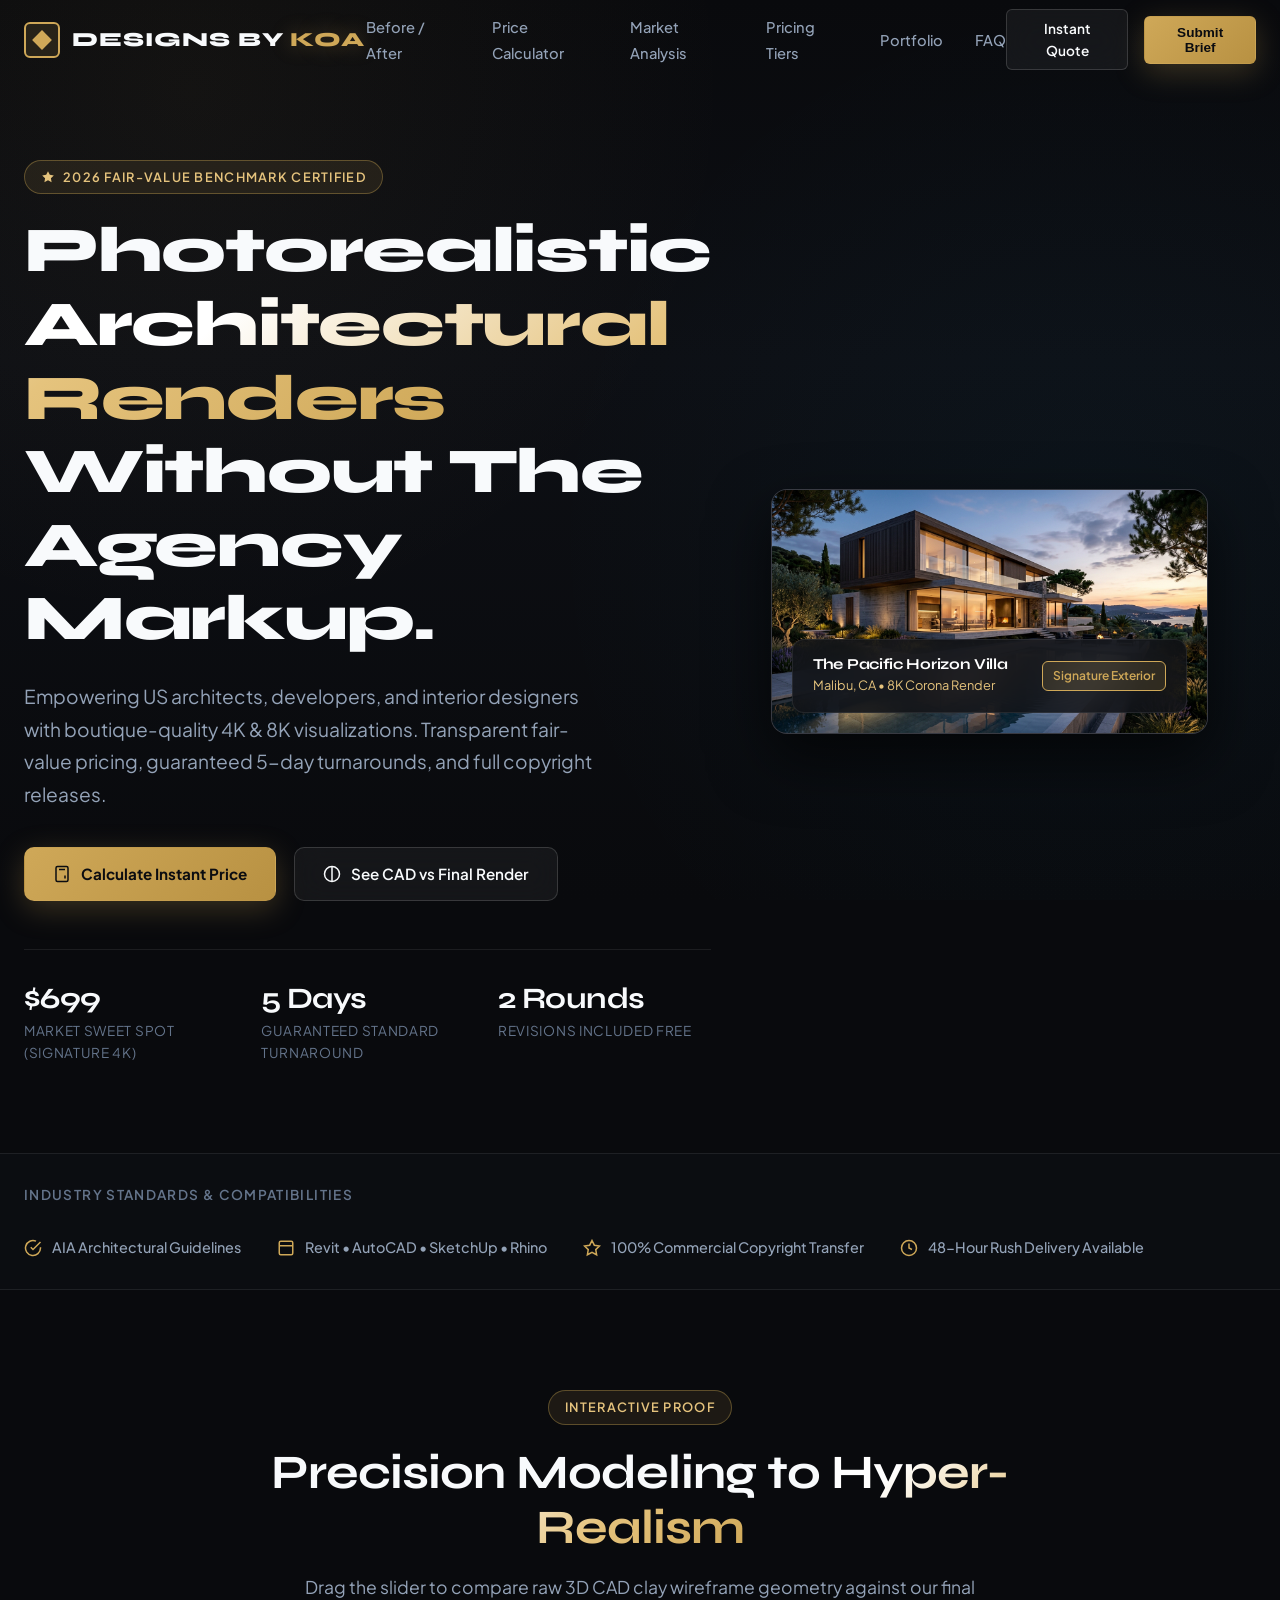
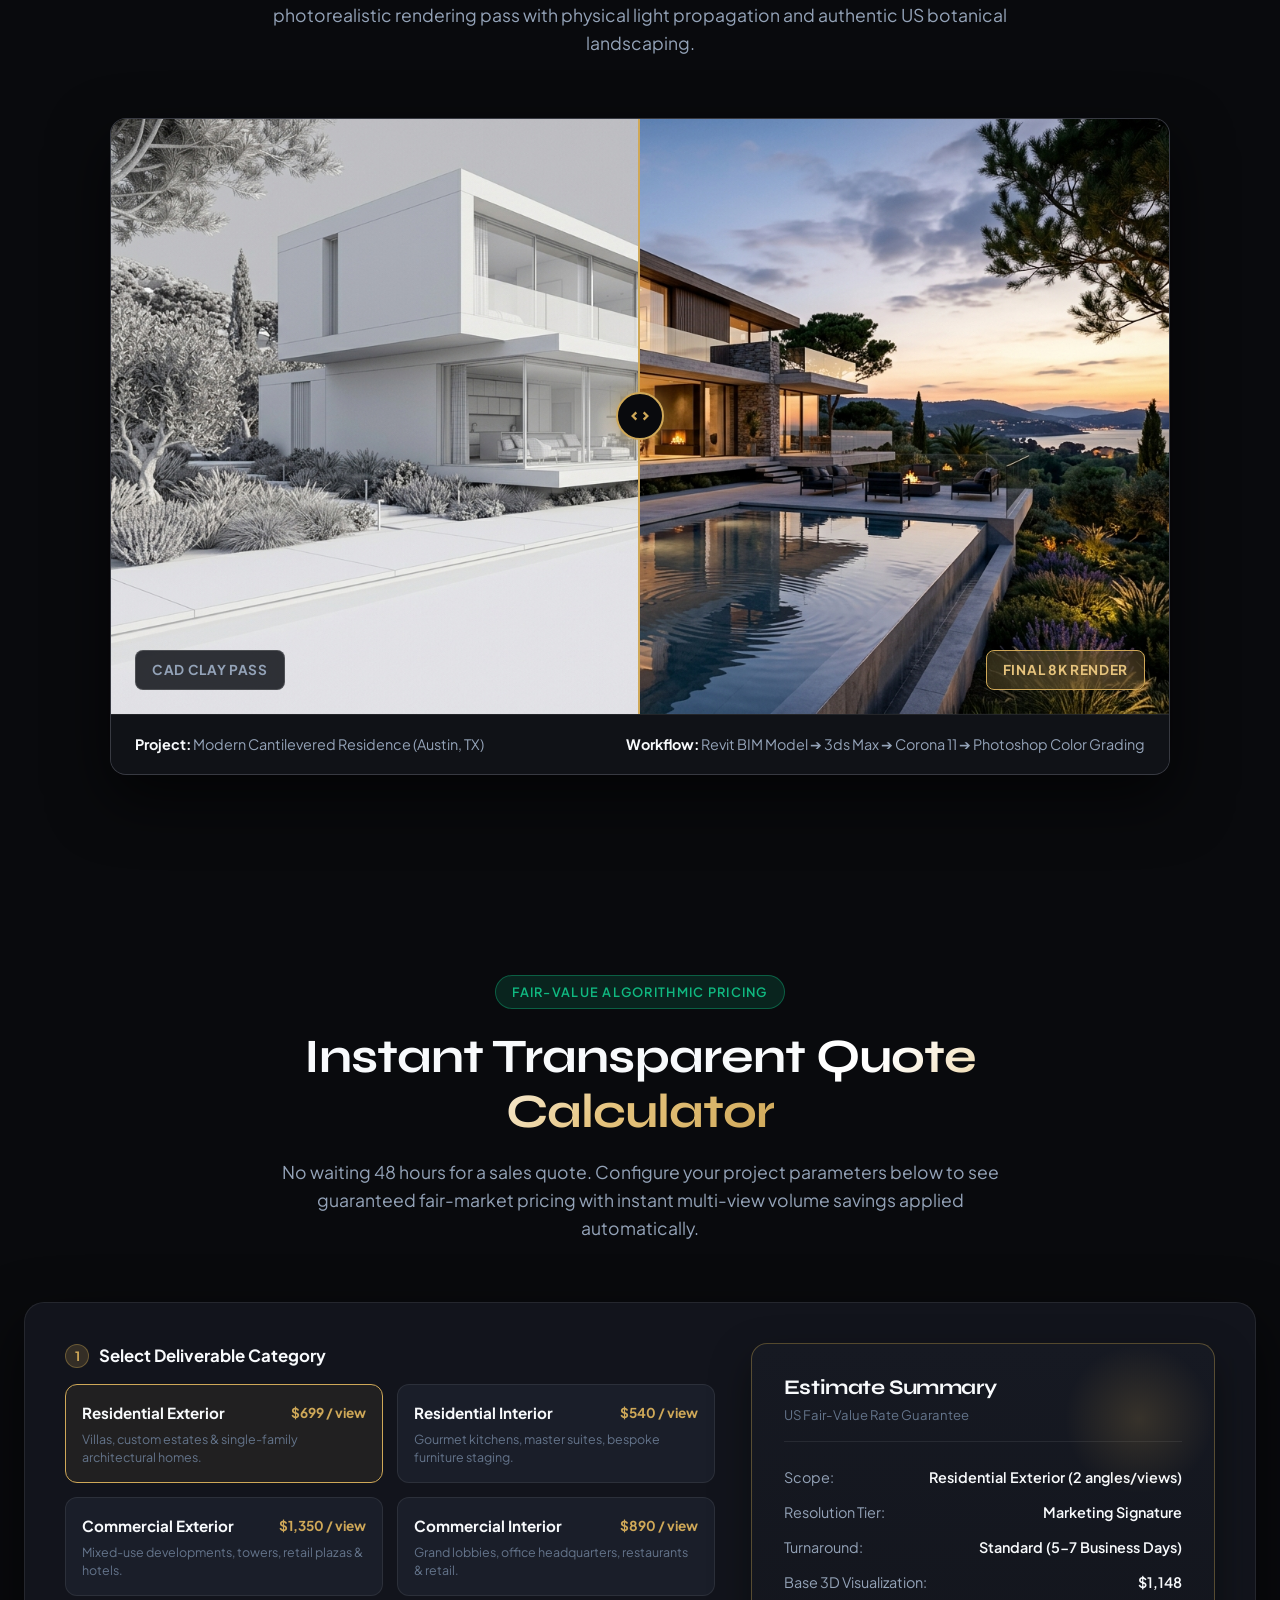
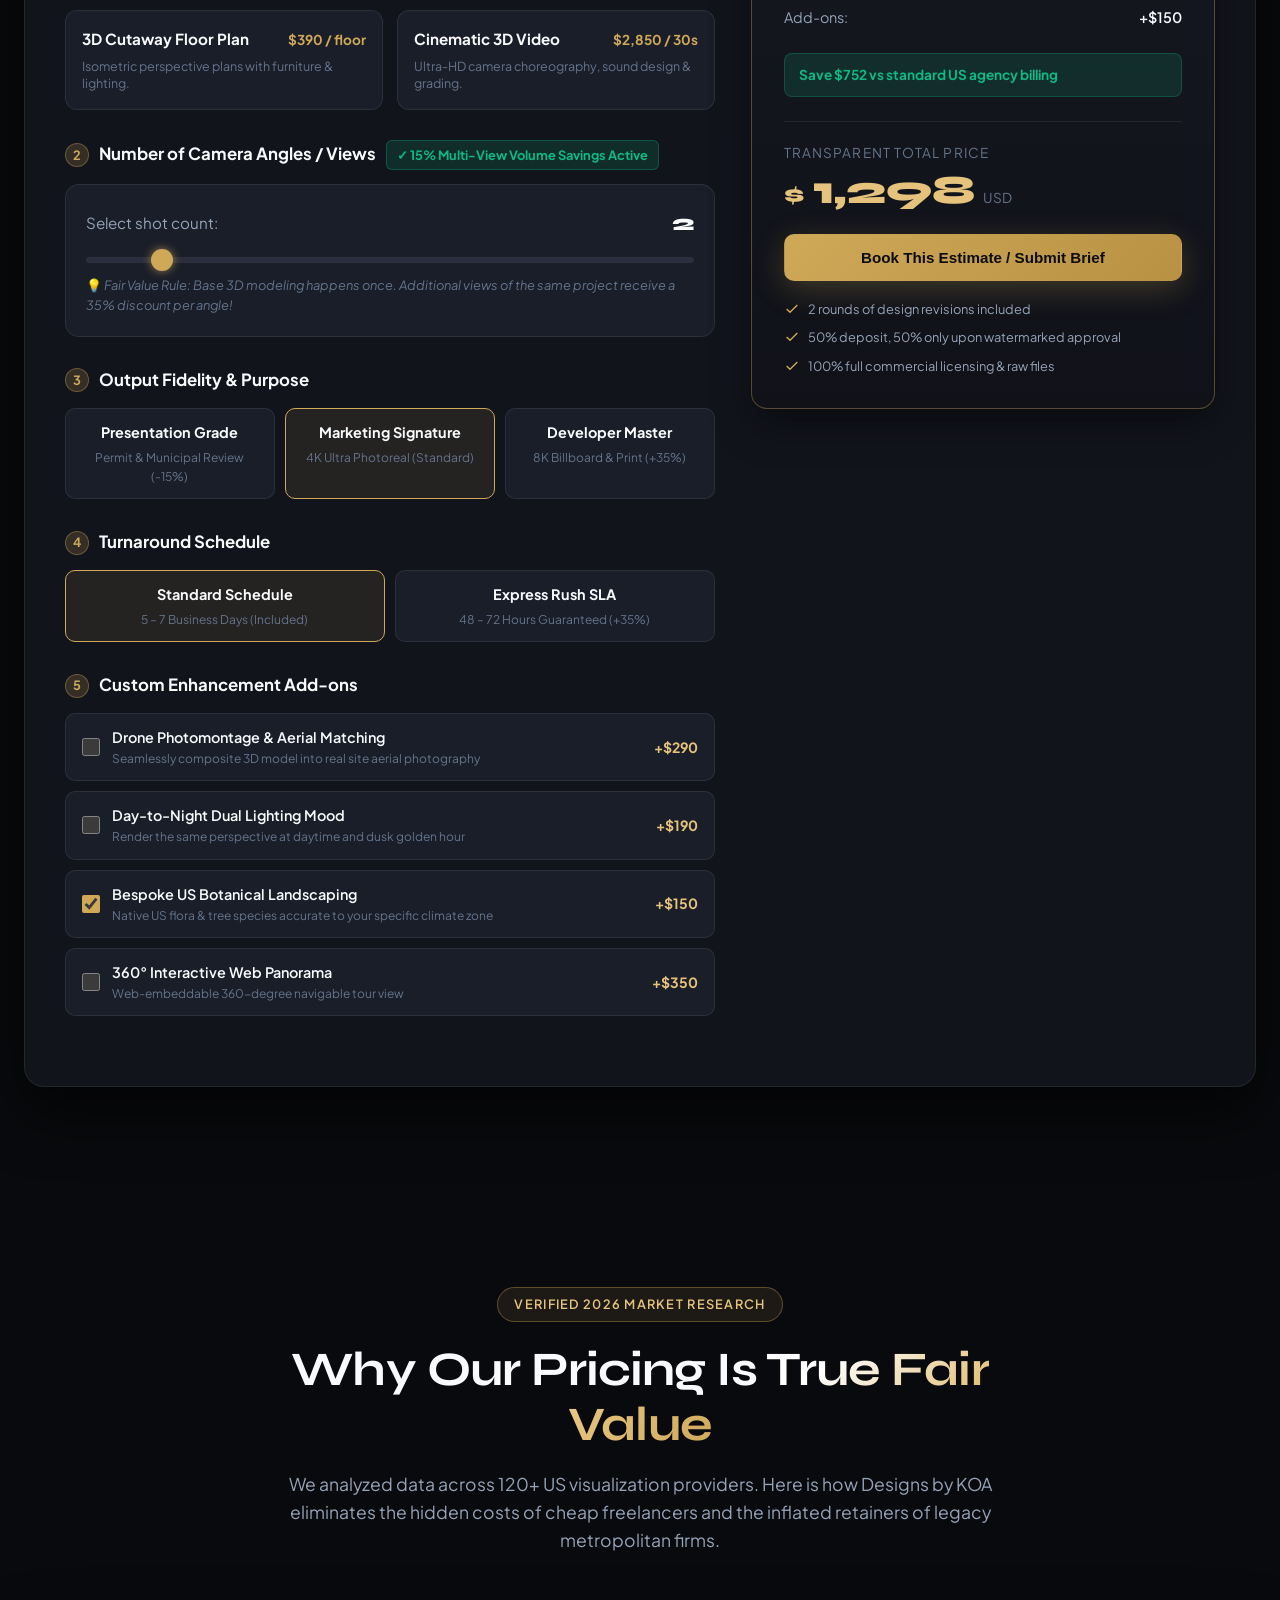
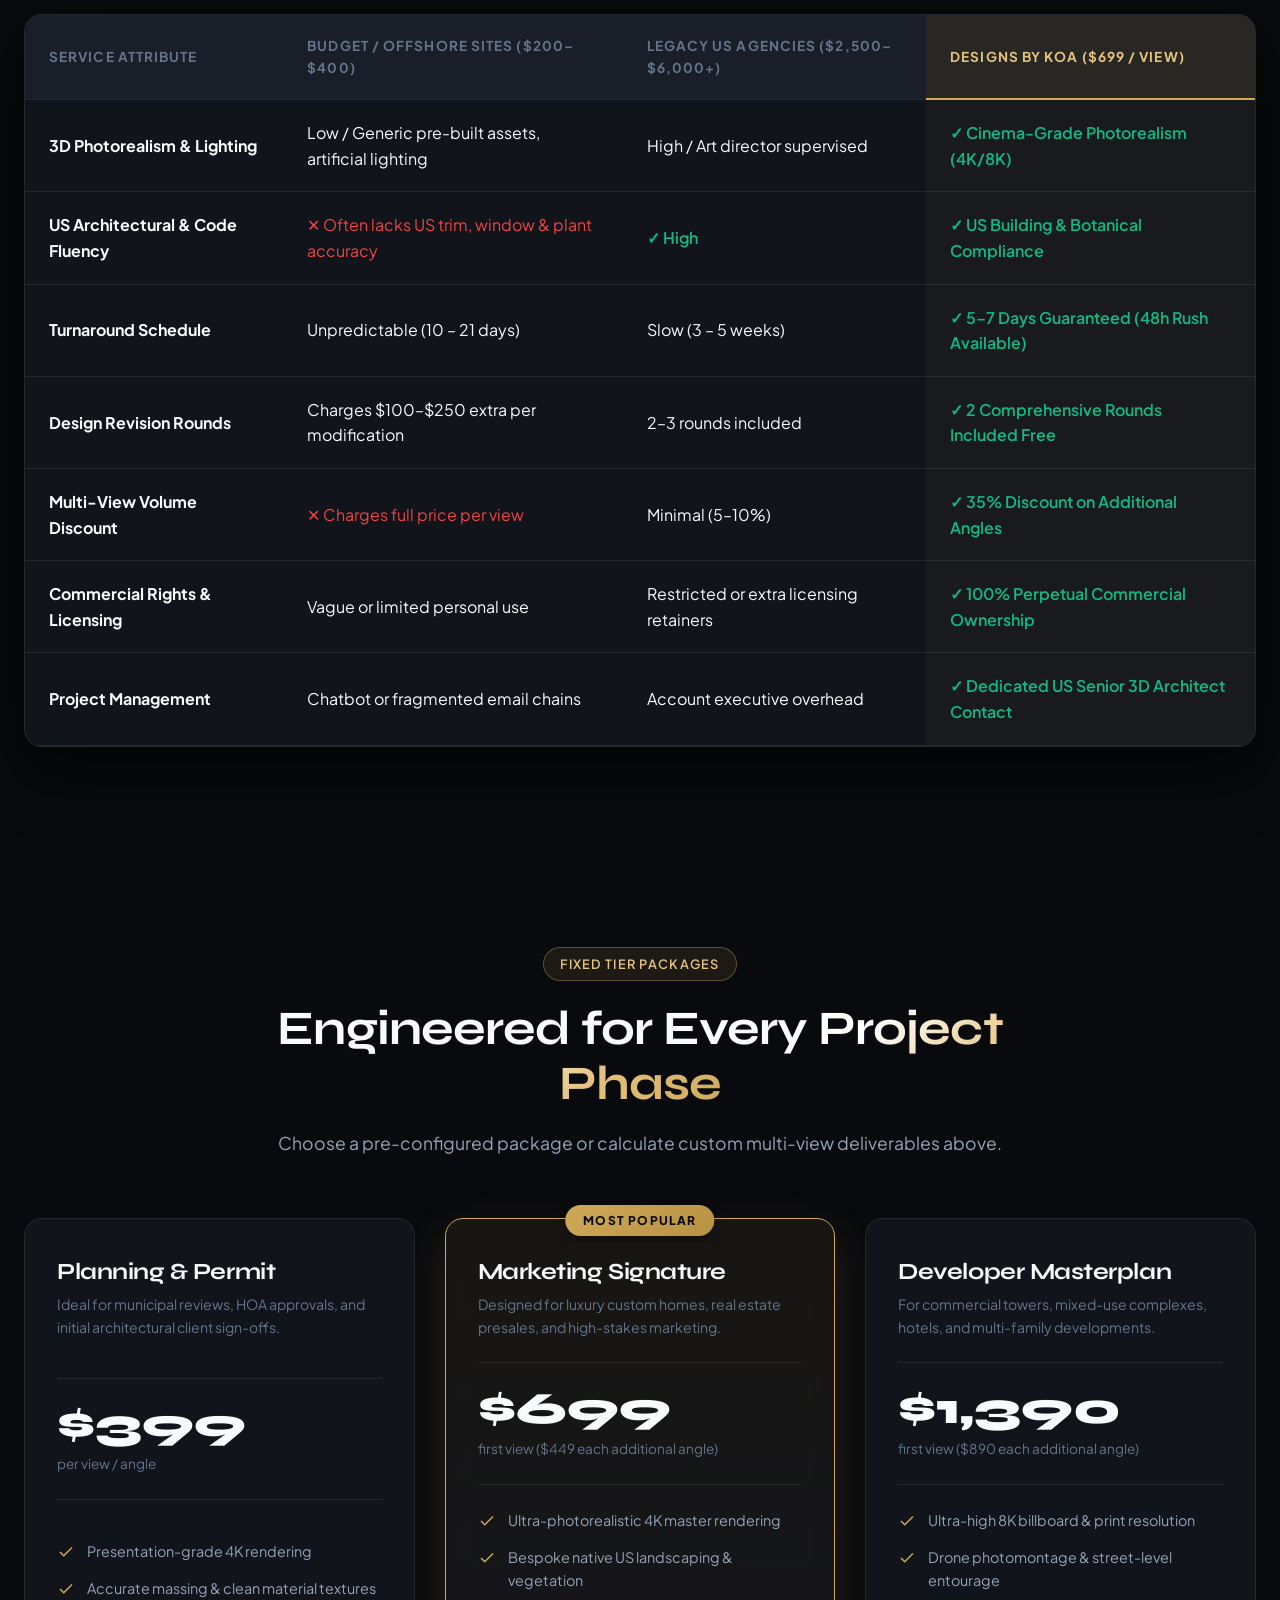
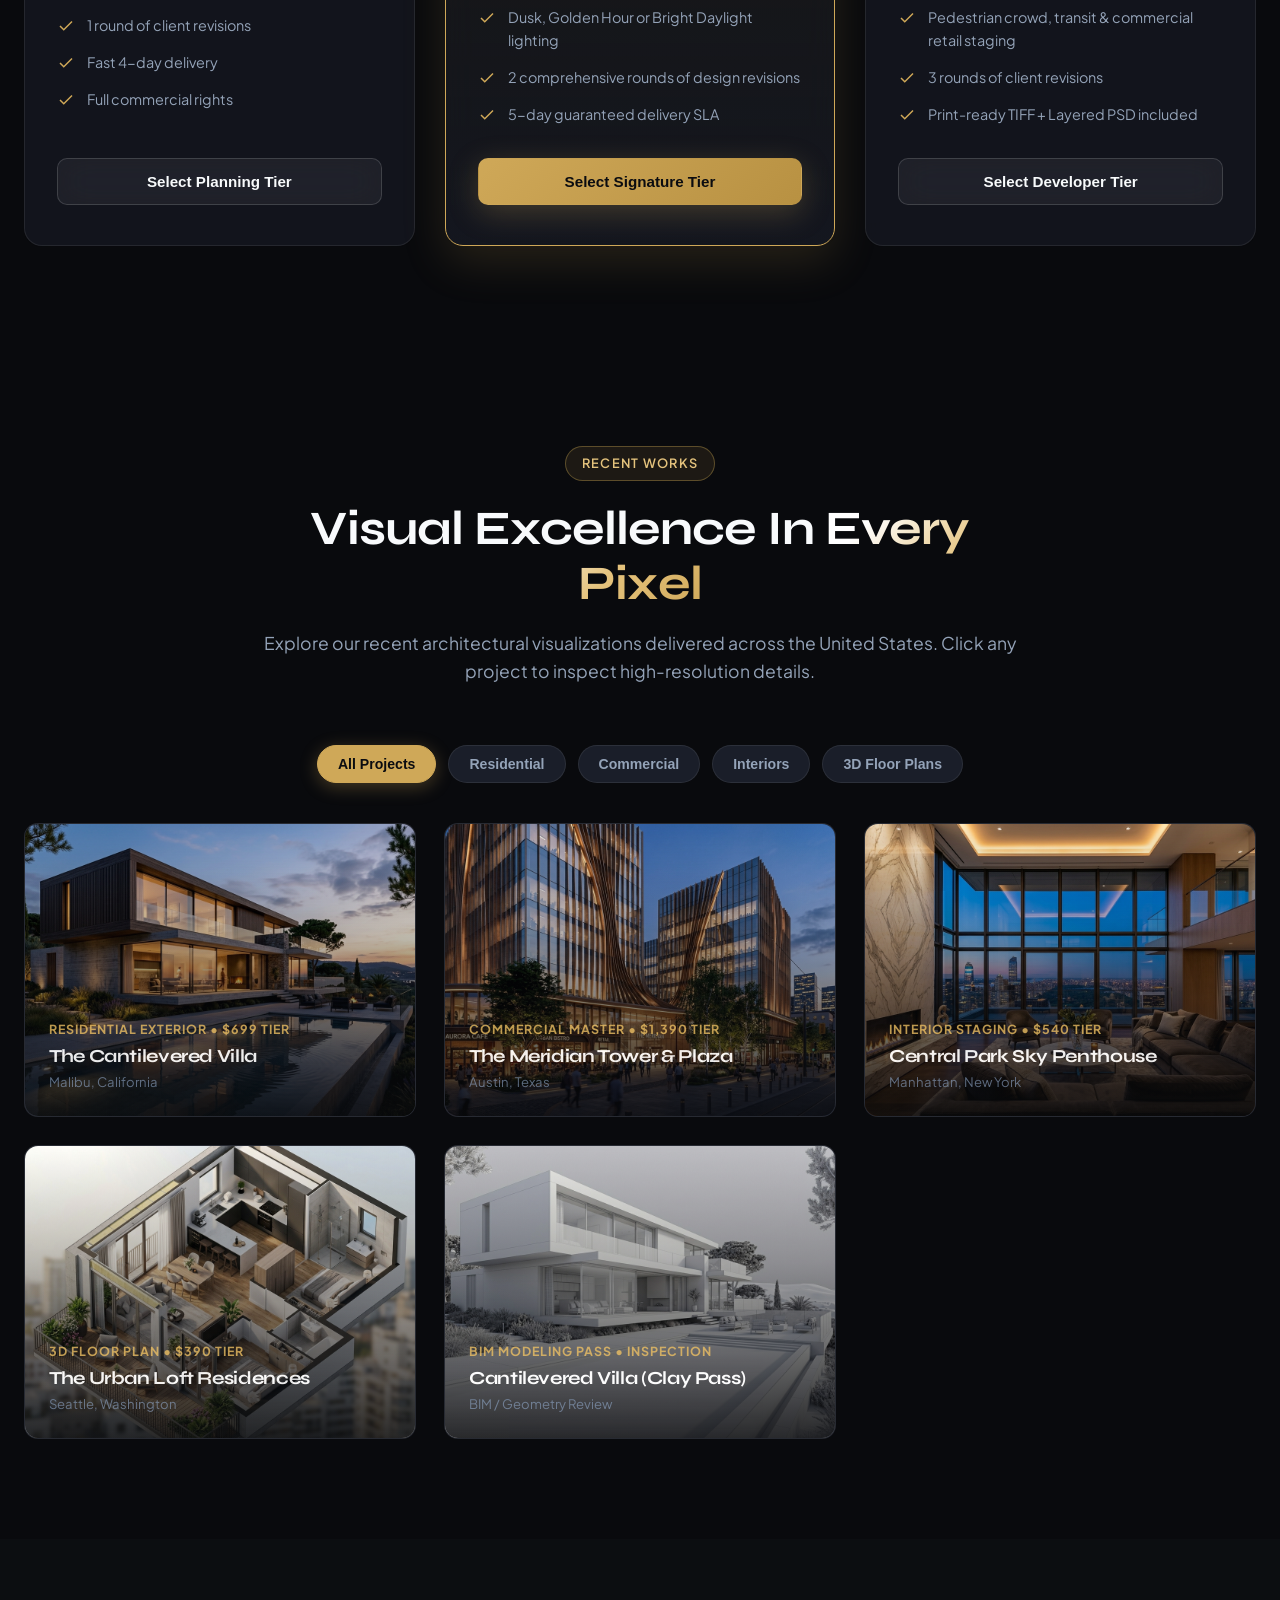
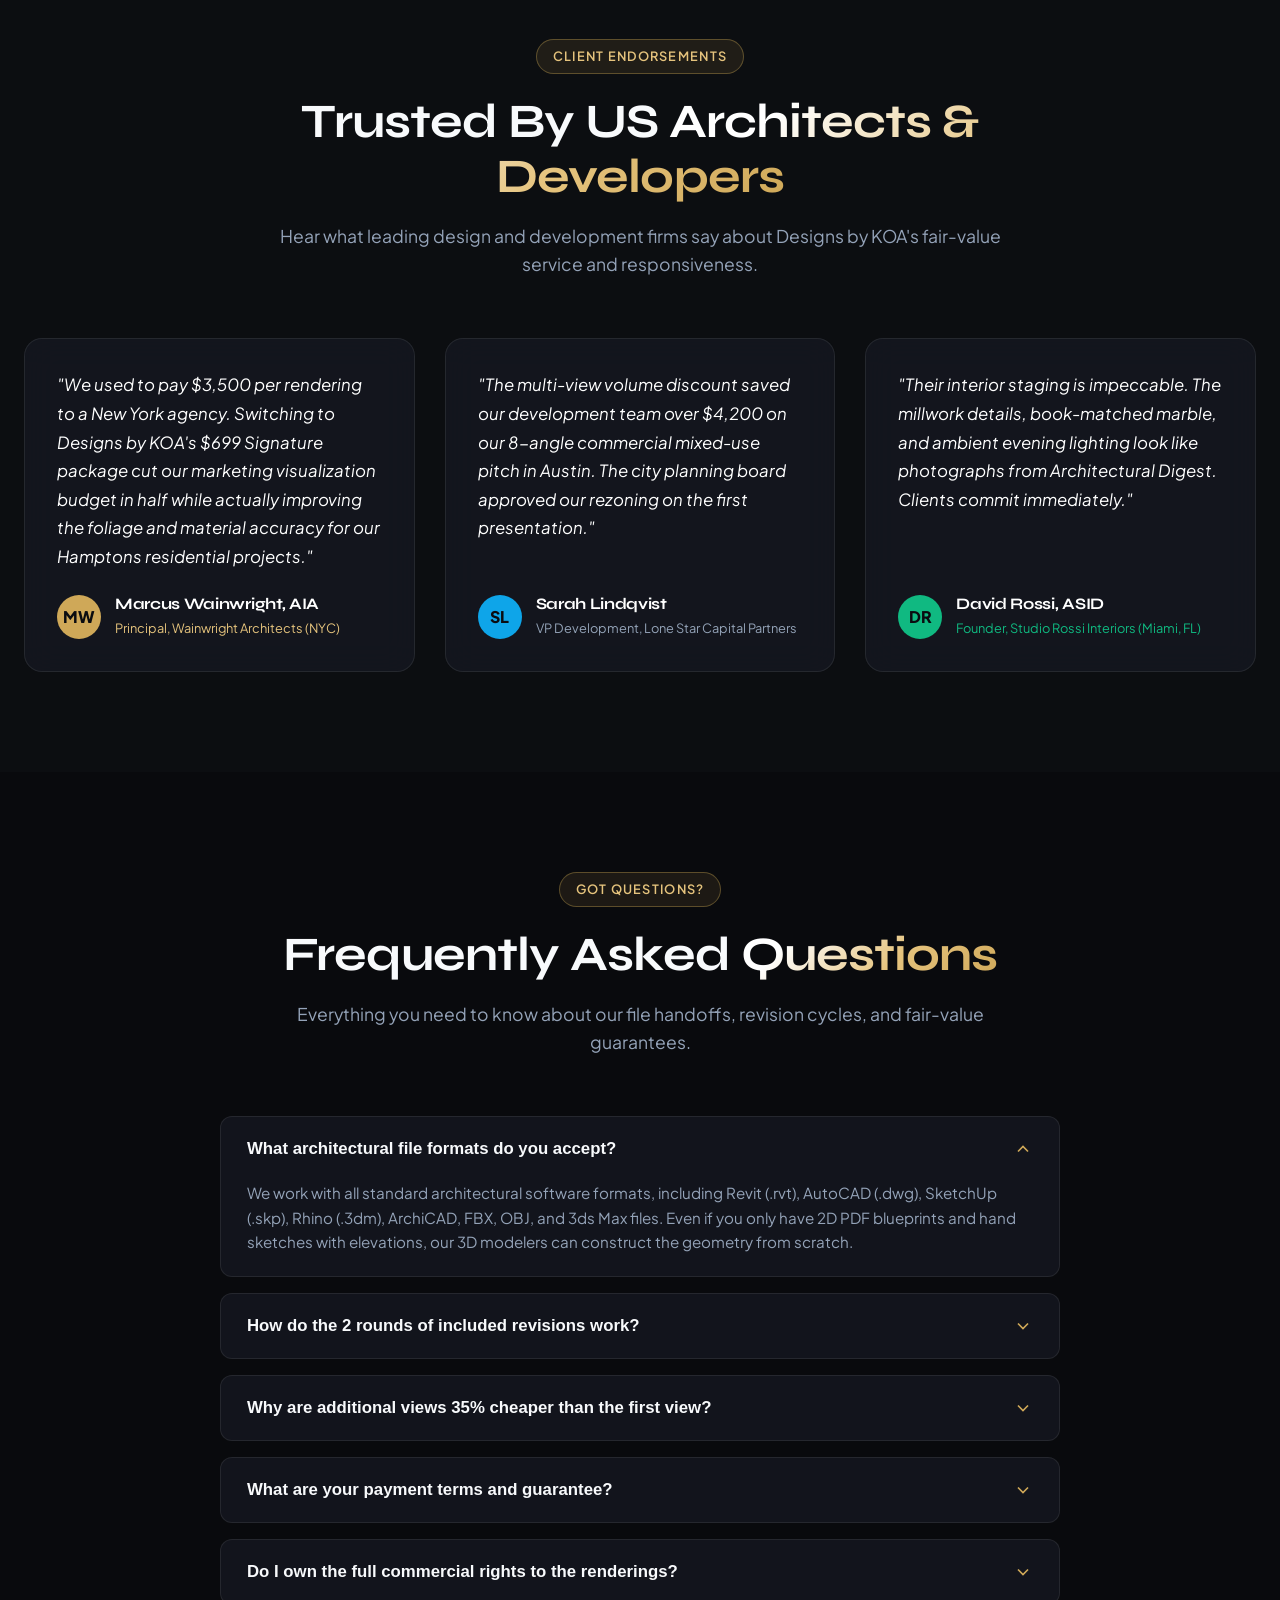
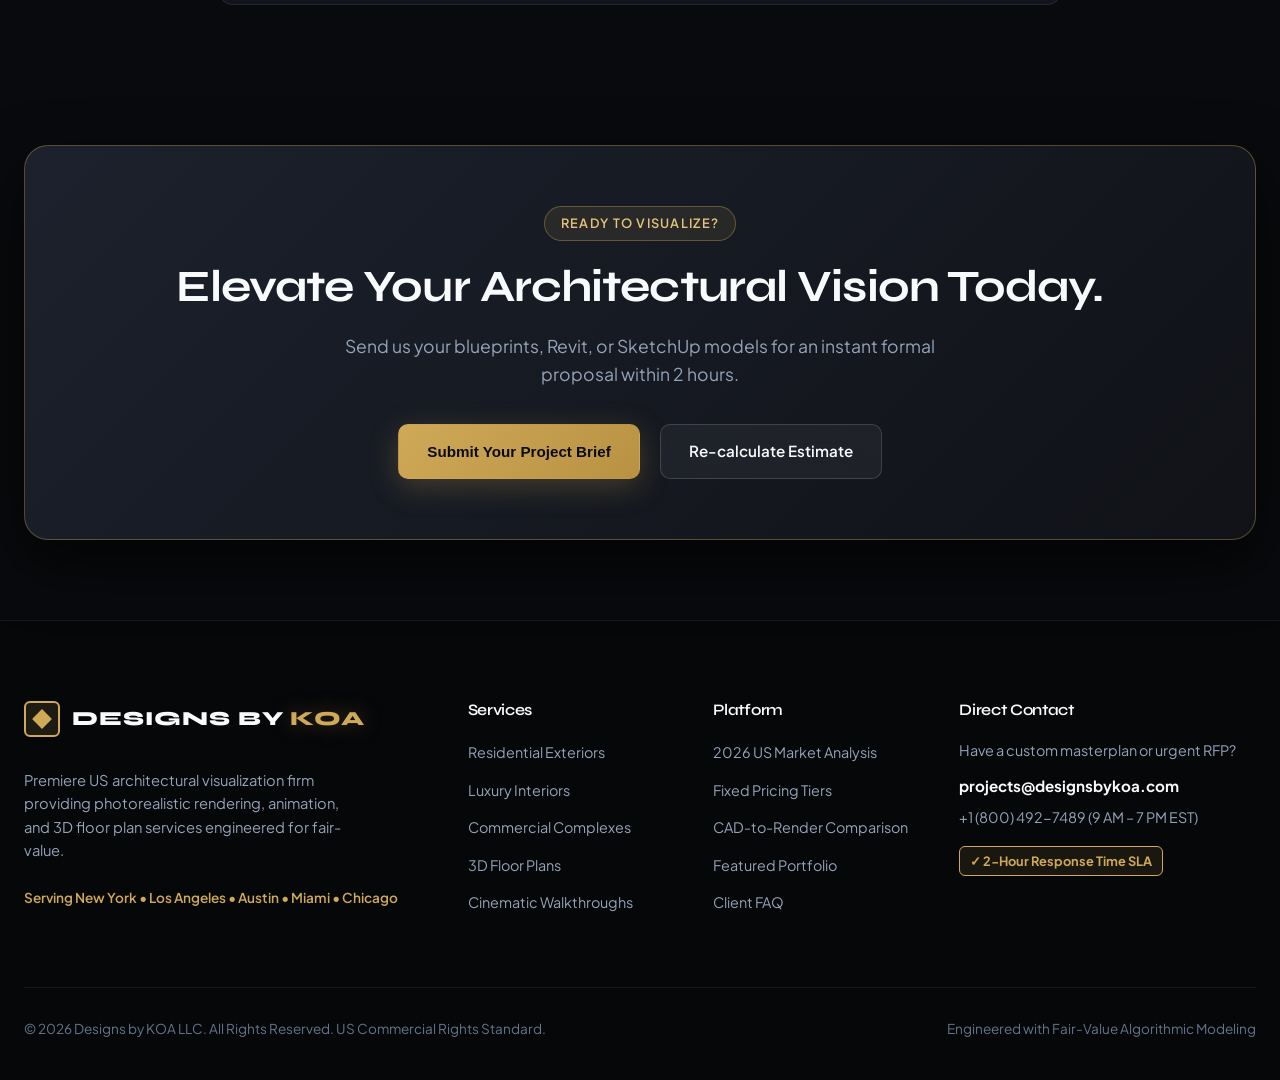
==== index.html @ 85e8da77 "initial website commit" ====
<!DOCTYPE html>
<html lang="en">
<head>
  <meta charset="UTF-8">
  <meta name="viewport" content="width=device-width, initial-scale=1.0">
  <title>Designs by KOA | Luxury Architectural 3D Rendering & Fair-Value Visualization (US)</title>
  <meta name="description" content="Award-winning US architectural rendering studio providing photorealistic 3D exterior, interior, commercial renders, and animations with transparent fair-value pricing.">
  <meta name="keywords" content="architectural rendering, 3D visualization, architectural renderings cost, archviz pricing US, 3D exterior renders, commercial rendering services, photorealistic renders">
  
  <!-- CSS Stylesheets -->
  <link rel="stylesheet" href="css/style.css">
  <link rel="stylesheet" href="css/components.css">
</head>
<body>

  <!-- =========================================================================
       Navigation Header
       ========================================================================= -->
  <header class="site-header" id="mainHeader">
    <div class="container nav-container">
      <a href="#hero" class="brand-logo" id="brandLogo">
        <div class="brand-symbol"></div>
        <span class="brand-text">DESIGNS BY <span class="accent-word">KOA</span></span>
      </a>

      <ul class="nav-links">
        <li><a href="#comparison" class="nav-link">Before / After</a></li>
        <li><a href="#calculator" class="nav-link">Price Calculator</a></li>
        <li><a href="#market-analysis" class="nav-link">Market Analysis</a></li>
        <li><a href="#packages" class="nav-link">Pricing Tiers</a></li>
        <li><a href="#portfolio" class="nav-link">Portfolio</a></li>
        <li><a href="#faq" class="nav-link">FAQ</a></li>
      </ul>

      <div class="nav-actions">
        <a href="#calculator" class="btn btn-secondary btn-sm" id="navCalcBtn">Instant Quote</a>
        <button class="btn btn-primary btn-sm open-quote-modal" id="navSubmitBriefBtn">Submit Brief</button>
      </div>
    </div>
  </header>

  <!-- =========================================================================
       Hero Section
       ========================================================================= -->
  <section class="section hero-section" id="hero">
    <div class="container">
      <div class="hero-grid">
        <div class="hero-content">
          <div class="badge-tag">
            <svg width="14" height="14" viewBox="0 0 24 24" fill="currentColor">
              <path d="M12 2L15.09 8.26L22 9.27L17 14.14L18.18 21.02L12 17.77L5.82 21.02L7 14.14L2 9.27L8.91 8.26L12 2Z"/>
            </svg>
            2026 Fair-Value Benchmark Certified
          </div>
          <h1 class="hero-headline">
            Photorealistic <br>
            <span class="text-gradient">Architectural Renders</span> <br>
            Without The Agency Markup.
          </h1>
          <p class="hero-subhead">
            Empowering US architects, developers, and interior designers with boutique-quality 4K & 8K visualizations. Transparent fair-value pricing, guaranteed 5-day turnarounds, and full copyright releases.
          </p>

          <div class="hero-cta-group">
            <a href="#calculator" class="btn btn-primary" id="heroCalcCta">
              <svg width="18" height="18" viewBox="0 0 24 24" fill="none" stroke="currentColor" stroke-width="2">
                <rect x="4" y="2" width="16" height="20" rx="2"></rect>
                <line x1="8" y1="6" x2="16" y2="6"></line>
                <line x1="16" y1="14" x2="16" y2="18"></line>
                <path d="M16 10h.01"></path>
                <path d="M12 10h.01"></path>
                <path d="M8 10h.01"></path>
                <path d="M12 14h.01"></path>
                <path d="M8 14h.01"></path>
                <path d="M12 18h.01"></path>
                <path d="M8 18h.01"></path>
              </svg>
              Calculate Instant Price
            </a>
            <a href="#comparison" class="btn btn-secondary" id="heroBeforeAfterCta">
              <svg width="18" height="18" viewBox="0 0 24 24" fill="none" stroke="currentColor" stroke-width="2">
                <circle cx="12" cy="12" r="10"></circle>
                <line x1="12" y1="2" x2="12" y2="22"></line>
              </svg>
              See CAD vs Final Render
            </a>
          </div>

          <div class="hero-stats-row">
            <div class="stat-item">
              <h4>$699</h4>
              <p>Market Sweet Spot (Signature 4K)</p>
            </div>
            <div class="stat-item">
              <h4>5 Days</h4>
              <p>Guaranteed Standard Turnaround</p>
            </div>
            <div class="stat-item">
              <h4>2 Rounds</h4>
              <p>Revisions Included Free</p>
            </div>
          </div>
        </div>

        <div class="hero-visual-card">
          <img src="assets/exterior_final.jpg" alt="Photorealistic architectural visualization of luxury modern villa in Malibu" width="800" height="450" id="heroFeatureImg">
          <div class="hero-badge-overlay">
            <div class="overlay-info">
              <h5>The Pacific Horizon Villa</h5>
              <p>Malibu, CA • 8K Corona Render</p>
            </div>
            <div class="overlay-tag">Signature Exterior</div>
          </div>
        </div>
      </div>
    </div>
  </section>

  <!-- =========================================================================
       Trust & Architectural Standards Bar
       ========================================================================= -->
  <div class="trust-bar">
    <div class="container trust-flex">
      <span class="trust-label">Industry Standards & Compatibilities</span>
      <div class="trust-badges">
        <div class="trust-badge-item">
          <svg width="18" height="18" viewBox="0 0 24 24" fill="none" stroke="currentColor" stroke-width="2">
            <path d="M22 11.08V12a10 10 0 1 1-5.93-9.14"></path>
            <polyline points="22 4 12 14.01 9 11.01"></polyline>
          </svg>
          AIA Architectural Guidelines
        </div>
        <div class="trust-badge-item">
          <svg width="18" height="18" viewBox="0 0 24 24" fill="none" stroke="currentColor" stroke-width="2">
            <rect x="3" y="3" width="18" height="18" rx="2"></rect>
            <path d="M3 9h18"></path>
          </svg>
          Revit • AutoCAD • SketchUp • Rhino
        </div>
        <div class="trust-badge-item">
          <svg width="18" height="18" viewBox="0 0 24 24" fill="none" stroke="currentColor" stroke-width="2">
            <polygon points="12 2 15.09 8.26 22 9.27 17 14.14 18.18 21.02 12 17.77 5.82 21.02 7 14.14 2 9.27 8.91 8.26 12 2"></polygon>
          </svg>
          100% Commercial Copyright Transfer
        </div>
        <div class="trust-badge-item">
          <svg width="18" height="18" viewBox="0 0 24 24" fill="none" stroke="currentColor" stroke-width="2">
            <circle cx="12" cy="12" r="10"></circle>
            <polyline points="12 6 12 12 16 14"></polyline>
          </svg>
          48-Hour Rush Delivery Available
        </div>
      </div>
    </div>
  </div>

  <!-- =========================================================================
       Interactive Before / After CAD vs Render Slider
       ========================================================================= -->
  <section class="section" id="comparison">
    <div class="container">
      <div class="section-header">
        <div class="badge-tag">Interactive Proof</div>
        <h2 class="section-title">Precision Modeling to <span class="text-gradient">Hyper-Realism</span></h2>
        <p class="section-desc">
          Drag the slider to compare raw 3D CAD clay wireframe geometry against our final photorealistic rendering pass with physical light propagation and authentic US botanical landscaping.
        </p>
      </div>

      <div class="comparison-wrapper" id="cadComparison">
        <div class="comparison-slider">
          <!-- Final Render (Base Layer) -->
          <img src="assets/exterior_final.jpg" class="comparison-image" alt="Final Photorealistic Architectural Render">
          
          <!-- Clay Wireframe (Top Layer) -->
          <div class="comparison-before">
            <img src="assets/exterior_clay.jpg" alt="CAD Wireframe Clay Pass">
          </div>

          <!-- Draggable Divider Handle -->
          <div class="slider-handle" id="sliderHandle">
            <svg viewBox="0 0 24 24" fill="none" stroke="currentColor" stroke-width="2.5">
              <polyline points="8 16 4 12 8 8"></polyline>
              <polyline points="16 8 20 12 16 16"></polyline>
            </svg>
          </div>

          <div class="slider-label label-before">CAD Clay Pass</div>
          <div class="slider-label label-after">Final 8K Render</div>
        </div>

        <div class="comparison-caption">
          <div><strong>Project:</strong> Modern Cantilevered Residence (Austin, TX)</div>
          <div><strong>Workflow:</strong> Revit BIM Model ➔ 3ds Max ➔ Corona 11 ➔ Photoshop Color Grading</div>
        </div>
      </div>
    </div>
  </section>

  <!-- =========================================================================
       Fair-Value Dynamic Pricing Calculator
       ========================================================================= -->
  <section class="section" id="calculator">
    <div class="container">
      <div class="section-header">
        <div class="badge-tag badge-emerald">Fair-Value Algorithmic Pricing</div>
        <h2 class="section-title">Instant Transparent <span class="text-gradient">Quote Calculator</span></h2>
        <p class="section-desc">
          No waiting 48 hours for a sales quote. Configure your project parameters below to see guaranteed fair-market pricing with instant multi-view volume savings applied automatically.
        </p>
      </div>

      <div class="calculator-container">
        <!-- Calculator Controls (Left Column) -->
        <div class="calc-controls">
          
          <!-- Step 1: Category -->
          <div class="calc-form-group">
            <div class="calc-section-title">
              <span class="step-num">1</span>
              <span>Select Deliverable Category</span>
            </div>
            <div class="category-grid">
              <div class="category-option active" data-category="res-exterior" id="catResExt">
                <div class="cat-header">
                  <span class="cat-title">Residential Exterior</span>
                  <span class="cat-rate">$699 / view</span>
                </div>
                <p class="cat-desc">Villas, custom estates & single-family architectural homes.</p>
              </div>

              <div class="category-option" data-category="res-interior" id="catResInt">
                <div class="cat-header">
                  <span class="cat-title">Residential Interior</span>
                  <span class="cat-rate">$540 / view</span>
                </div>
                <p class="cat-desc">Gourmet kitchens, master suites, bespoke furniture staging.</p>
              </div>

              <div class="category-option" data-category="comm-exterior" id="catCommExt">
                <div class="cat-header">
                  <span class="cat-title">Commercial Exterior</span>
                  <span class="cat-rate">$1,350 / view</span>
                </div>
                <p class="cat-desc">Mixed-use developments, towers, retail plazas & hotels.</p>
              </div>

              <div class="category-option" data-category="comm-interior" id="catCommInt">
                <div class="cat-header">
                  <span class="cat-title">Commercial Interior</span>
                  <span class="cat-rate">$890 / view</span>
                </div>
                <p class="cat-desc">Grand lobbies, office headquarters, restaurants & retail.</p>
              </div>

              <div class="category-option" data-category="floorplan-3d" id="catFloorplan">
                <div class="cat-header">
                  <span class="cat-title">3D Cutaway Floor Plan</span>
                  <span class="cat-rate">$390 / floor</span>
                </div>
                <p class="cat-desc">Isometric perspective plans with furniture & lighting.</p>
              </div>

              <div class="category-option" data-category="animation-3d" id="catAnim">
                <div class="cat-header">
                  <span class="cat-title">Cinematic 3D Video</span>
                  <span class="cat-rate">$2,850 / 30s</span>
                </div>
                <p class="cat-desc">Ultra-HD camera choreography, sound design & grading.</p>
              </div>
            </div>
          </div>

          <!-- Step 2: Number of Views with Volume Discount -->
          <div class="calc-form-group">
            <div class="calc-section-title">
              <span class="step-num">2</span>
              <span>Number of Camera Angles / Views</span>
              <span class="discount-tag" id="calcDiscountBadge" style="display: none;">✓ Multi-View Discount</span>
            </div>
            <div class="views-control-box">
              <div class="views-header-row">
                <span style="color: var(--text-secondary); font-size: 0.95rem;">Select shot count:</span>
                <span class="views-count" id="viewsCountDisplay">2</span>
              </div>
              <div class="views-slider-row">
                <input type="range" min="1" max="10" value="2" class="views-range-input" id="viewsRangeInput">
              </div>
              <p style="font-size: 0.8rem; color: var(--text-muted); margin-top: 12px;">
                💡 <em>Fair Value Rule: Base 3D modeling happens once. Additional views of the same project receive a 35% discount per angle!</em>
              </p>
            </div>
          </div>

          <!-- Step 3: Quality Tier -->
          <div class="calc-form-group">
            <div class="calc-section-title">
              <span class="step-num">3</span>
              <span>Output Fidelity & Purpose</span>
            </div>
            <div class="options-pill-group">
              <div class="pill-option" data-tier="presentation">
                <span class="pill-title">Presentation Grade</span>
                <span class="pill-sub">Permit & Municipal Review (-15%)</span>
              </div>
              <div class="pill-option active" data-tier="signature">
                <span class="pill-title">Marketing Signature</span>
                <span class="pill-sub">4K Ultra Photoreal (Standard)</span>
              </div>
              <div class="pill-option" data-tier="developer">
                <span class="pill-title">Developer Master</span>
                <span class="pill-sub">8K Billboard & Print (+35%)</span>
              </div>
            </div>
          </div>

          <!-- Step 4: Turnaround Speed -->
          <div class="calc-form-group">
            <div class="calc-section-title">
              <span class="step-num">4</span>
              <span>Turnaround Schedule</span>
            </div>
            <div class="options-pill-group" style="grid-template-columns: repeat(2, 1fr);">
              <div class="pill-option active" data-turnaround="standard">
                <span class="pill-title">Standard Schedule</span>
                <span class="pill-sub">5 – 7 Business Days (Included)</span>
              </div>
              <div class="pill-option" data-turnaround="rush">
                <span class="pill-title">Express Rush SLA</span>
                <span class="pill-sub">48 – 72 Hours Guaranteed (+35%)</span>
              </div>
            </div>
          </div>

          <!-- Step 5: Optional Add-ons -->
          <div class="calc-form-group">
            <div class="calc-section-title">
              <span class="step-num">5</span>
              <span>Custom Enhancement Add-ons</span>
            </div>
            <div class="addons-list">
              <label class="addon-checkbox-label">
                <div class="addon-left">
                  <input type="checkbox" data-addon="drone">
                  <div class="addon-info">
                    <div class="addon-name">Drone Photomontage & Aerial Matching</div>
                    <div class="addon-detail">Seamlessly composite 3D model into real site aerial photography</div>
                  </div>
                </div>
                <span class="addon-cost">+$290</span>
              </label>

              <label class="addon-checkbox-label">
                <div class="addon-left">
                  <input type="checkbox" data-addon="lighting">
                  <div class="addon-info">
                    <div class="addon-name">Day-to-Night Dual Lighting Mood</div>
                    <div class="addon-detail">Render the same perspective at daytime and dusk golden hour</div>
                  </div>
                </div>
                <span class="addon-cost">+$190</span>
              </label>

              <label class="addon-checkbox-label">
                <div class="addon-left">
                  <input type="checkbox" data-addon="landscape" checked>
                  <div class="addon-info">
                    <div class="addon-name">Bespoke US Botanical Landscaping</div>
                    <div class="addon-detail">Native US flora & tree species accurate to your specific climate zone</div>
                  </div>
                </div>
                <span class="addon-cost">+$150</span>
              </label>

              <label class="addon-checkbox-label">
                <div class="addon-left">
                  <input type="checkbox" data-addon="panorama">
                  <div class="addon-info">
                    <div class="addon-name">360° Interactive Web Panorama</div>
                    <div class="addon-detail">Web-embeddable 360-degree navigable tour view</div>
                  </div>
                </div>
                <span class="addon-cost">+$350</span>
              </label>
            </div>
          </div>

        </div>

        <!-- Summary & Instant Quote Card (Right Column) -->
        <div class="calc-summary-col">
          <div class="calc-summary-card">
            <div>
              <div class="summary-header">
                <h4>Estimate Summary</h4>
                <p>US Fair-Value Rate Guarantee</p>
              </div>

              <ul class="summary-line-items">
                <li class="summary-line-item">
                  <span class="item-label">Scope:</span>
                  <span class="item-val" id="summaryCat">Residential Exterior (2 views)</span>
                </li>
                <li class="summary-line-item">
                  <span class="item-label">Resolution Tier:</span>
                  <span class="item-val" id="summaryTier">Marketing Signature</span>
                </li>
                <li class="summary-line-item">
                  <span class="item-label">Turnaround:</span>
                  <span class="item-val" id="summaryTurnaround">Standard (5-7 Days)</span>
                </li>
                <li class="summary-line-item">
                  <span class="item-label">Base 3D Visualization:</span>
                  <span class="item-val" id="summaryBasePrice">$1,148</span>
                </li>
                <li class="summary-line-item">
                  <span class="item-label">Add-ons:</span>
                  <span class="item-val" id="summaryAddonsPrice">+$150</span>
                </li>
              </ul>

              <div class="summary-savings-row" id="summarySavings">
                Save $650 vs standard US agency billing
              </div>

              <div class="summary-total-box">
                <span class="total-label">Transparent Total Price</span>
                <div class="total-amount">
                  <span class="currency">$</span>
                  <span id="summaryTotalAmount">1,298</span>
                  <span class="period">USD</span>
                </div>
              </div>
            </div>

            <div>
              <button class="btn btn-primary" style="width: 100%;" id="calcBookCta">
                Book This Estimate / Submit Brief
              </button>

              <div class="summary-guarantees">
                <div class="guarantee-item">
                  <svg width="16" height="16" viewBox="0 0 24 24" fill="none" stroke="currentColor" stroke-width="2">
                    <polyline points="20 6 9 17 4 12"></polyline>
                  </svg>
                  2 rounds of design revisions included
                </div>
                <div class="guarantee-item">
                  <svg width="16" height="16" viewBox="0 0 24 24" fill="none" stroke="currentColor" stroke-width="2">
                    <polyline points="20 6 9 17 4 12"></polyline>
                  </svg>
                  50% deposit, 50% only upon watermarked approval
                </div>
                <div class="guarantee-item">
                  <svg width="16" height="16" viewBox="0 0 24 24" fill="none" stroke="currentColor" stroke-width="2">
                    <polyline points="20 6 9 17 4 12"></polyline>
                  </svg>
                  100% full commercial licensing & raw files
                </div>
              </div>
            </div>

          </div>
        </div>
      </div>
    </div>
  </section>

  <!-- =========================================================================
       US Market Analysis & Fair-Value Comparative Section
       ========================================================================= -->
  <section class="section" id="market-analysis">
    <div class="container">
      <div class="section-header">
        <div class="badge-tag">Verified 2026 Market Research</div>
        <h2 class="section-title">Why Our Pricing Is <span class="text-gradient">True Fair Value</span></h2>
        <p class="section-desc">
          We analyzed data across 120+ US visualization providers. Here is how Designs by KOA eliminates the hidden costs of cheap freelancers and the inflated retainers of legacy metropolitan firms.
        </p>
      </div>

      <div class="market-table-card">
        <div class="table-responsive">
          <table class="market-table">
            <thead>
              <tr>
                <th>Service Attribute</th>
                <th>Budget / Offshore Sites ($200–$400)</th>
                <th>Legacy US Agencies ($2,500–$6,000+)</th>
                <th class="col-highlight">Designs by KOA ($699 / view)</th>
              </tr>
            </thead>
            <tbody>
              <tr>
                <td><strong>3D Photorealism & Lighting</strong></td>
                <td>Low / Generic pre-built assets, artificial lighting</td>
                <td>High / Art director supervised</td>
                <td class="col-highlight"><span class="status-check">✓ Cinema-Grade Photorealism (4K/8K)</span></td>
              </tr>
              <tr>
                <td><strong>US Architectural & Code Fluency</strong></td>
                <td><span class="status-cross">✕ Often lacks US trim, window & plant accuracy</span></td>
                <td><span class="status-check">✓ High</span></td>
                <td class="col-highlight"><span class="status-check">✓ US Building & Botanical Compliance</span></td>
              </tr>
              <tr>
                <td><strong>Turnaround Schedule</strong></td>
                <td>Unpredictable (10 – 21 days)</td>
                <td>Slow (3 – 5 weeks)</td>
                <td class="col-highlight"><span class="status-check">✓ 5–7 Days Guaranteed (48h Rush Available)</span></td>
              </tr>
              <tr>
                <td><strong>Design Revision Rounds</strong></td>
                <td>Charges $100–$250 extra per modification</td>
                <td>2–3 rounds included</td>
                <td class="col-highlight"><span class="status-check">✓ 2 Comprehensive Rounds Included Free</span></td>
              </tr>
              <tr>
                <td><strong>Multi-View Volume Discount</strong></td>
                <td><span class="status-cross">✕ Charges full price per view</span></td>
                <td>Minimal (5–10%)</td>
                <td class="col-highlight"><span class="status-check">✓ 35% Discount on Additional Angles</span></td>
              </tr>
              <tr>
                <td><strong>Commercial Rights & Licensing</strong></td>
                <td>Vague or limited personal use</td>
                <td>Restricted or extra licensing retainers</td>
                <td class="col-highlight"><span class="status-check">✓ 100% Perpetual Commercial Ownership</span></td>
              </tr>
              <tr>
                <td><strong>Project Management</strong></td>
                <td>Chatbot or fragmented email chains</td>
                <td>Account executive overhead</td>
                <td class="col-highlight"><span class="status-check">✓ Dedicated US Senior 3D Architect Contact</span></td>
              </tr>
            </tbody>
          </table>
        </div>
      </div>
    </div>
  </section>

  <!-- =========================================================================
       Transparent Pricing Packages (Tier Cards)
       ========================================================================= -->
  <section class="section" id="packages">
    <div class="container">
      <div class="section-header">
        <div class="badge-tag">Fixed Tier Packages</div>
        <h2 class="section-title">Engineered for Every <span class="text-gradient">Project Phase</span></h2>
        <p class="section-desc">
          Choose a pre-configured package or calculate custom multi-view deliverables above.
        </p>
      </div>

      <div class="pricing-grid">
        <!-- Tier 1: Planning & Permit -->
        <div class="pricing-card">
          <div class="card-header-block">
            <h3>Planning & Permit</h3>
            <p>Ideal for municipal reviews, HOA approvals, and initial architectural client sign-offs.</p>
          </div>

          <div class="card-price-block">
            <div class="price-main">$399</div>
            <div class="price-sub">per view / angle</div>
          </div>

          <ul class="feature-list">
            <li>
              <svg width="18" height="18" viewBox="0 0 24 24" fill="none" stroke="currentColor" stroke-width="2">
                <polyline points="20 6 9 17 4 12"></polyline>
              </svg>
              Presentation-grade 4K rendering
            </li>
            <li>
              <svg width="18" height="18" viewBox="0 0 24 24" fill="none" stroke="currentColor" stroke-width="2">
                <polyline points="20 6 9 17 4 12"></polyline>
              </svg>
              Accurate massing & clean material textures
            </li>
            <li>
              <svg width="18" height="18" viewBox="0 0 24 24" fill="none" stroke="currentColor" stroke-width="2">
                <polyline points="20 6 9 17 4 12"></polyline>
              </svg>
              1 round of client revisions
            </li>
            <li>
              <svg width="18" height="18" viewBox="0 0 24 24" fill="none" stroke="currentColor" stroke-width="2">
                <polyline points="20 6 9 17 4 12"></polyline>
              </svg>
              Fast 4-day delivery
            </li>
            <li>
              <svg width="18" height="18" viewBox="0 0 24 24" fill="none" stroke="currentColor" stroke-width="2">
                <polyline points="20 6 9 17 4 12"></polyline>
              </svg>
              Full commercial rights
            </li>
          </ul>

          <button class="btn btn-secondary open-quote-modal" data-select-tier="presentation">
            Select Planning Tier
          </button>
        </div>

        <!-- Tier 2: Marketing Signature (Featured) -->
        <div class="pricing-card featured">
          <div class="featured-pill">Most Popular</div>
          
          <div class="card-header-block">
            <h3>Marketing Signature</h3>
            <p>Designed for luxury custom homes, real estate presales, and high-stakes marketing.</p>
          </div>

          <div class="card-price-block">
            <div class="price-main">$699</div>
            <div class="price-sub">first view ($449 each additional angle)</div>
          </div>

          <ul class="feature-list">
            <li>
              <svg width="18" height="18" viewBox="0 0 24 24" fill="none" stroke="currentColor" stroke-width="2">
                <polyline points="20 6 9 17 4 12"></polyline>
              </svg>
              Ultra-photorealistic 4K master rendering
            </li>
            <li>
              <svg width="18" height="18" viewBox="0 0 24 24" fill="none" stroke="currentColor" stroke-width="2">
                <polyline points="20 6 9 17 4 12"></polyline>
              </svg>
              Bespoke native US landscaping & vegetation
            </li>
            <li>
              <svg width="18" height="18" viewBox="0 0 24 24" fill="none" stroke="currentColor" stroke-width="2">
                <polyline points="20 6 9 17 4 12"></polyline>
              </svg>
              Dusk, Golden Hour or Bright Daylight lighting
            </li>
            <li>
              <svg width="18" height="18" viewBox="0 0 24 24" fill="none" stroke="currentColor" stroke-width="2">
                <polyline points="20 6 9 17 4 12"></polyline>
              </svg>
              2 comprehensive rounds of design revisions
            </li>
            <li>
              <svg width="18" height="18" viewBox="0 0 24 24" fill="none" stroke="currentColor" stroke-width="2">
                <polyline points="20 6 9 17 4 12"></polyline>
              </svg>
              5-day guaranteed delivery SLA
            </li>
          </ul>

          <button class="btn btn-primary open-quote-modal" data-select-tier="signature">
            Select Signature Tier
          </button>
        </div>

        <!-- Tier 3: Developer Masterplan -->
        <div class="pricing-card">
          <div class="card-header-block">
            <h3>Developer Masterplan</h3>
            <p>For commercial towers, mixed-use complexes, hotels, and multi-family developments.</p>
          </div>

          <div class="card-price-block">
            <div class="price-main">$1,390</div>
            <div class="price-sub">first view ($890 each additional angle)</div>
          </div>

          <ul class="feature-list">
            <li>
              <svg width="18" height="18" viewBox="0 0 24 24" fill="none" stroke="currentColor" stroke-width="2">
                <polyline points="20 6 9 17 4 12"></polyline>
              </svg>
              Ultra-high 8K billboard & print resolution
            </li>
            <li>
              <svg width="18" height="18" viewBox="0 0 24 24" fill="none" stroke="currentColor" stroke-width="2">
                <polyline points="20 6 9 17 4 12"></polyline>
              </svg>
              Drone photomontage & street-level entourage
            </li>
            <li>
              <svg width="18" height="18" viewBox="0 0 24 24" fill="none" stroke="currentColor" stroke-width="2">
                <polyline points="20 6 9 17 4 12"></polyline>
              </svg>
              Pedestrian crowd, transit & commercial retail staging
            </li>
            <li>
              <svg width="18" height="18" viewBox="0 0 24 24" fill="none" stroke="currentColor" stroke-width="2">
                <polyline points="20 6 9 17 4 12"></polyline>
              </svg>
              3 rounds of client revisions
            </li>
            <li>
              <svg width="18" height="18" viewBox="0 0 24 24" fill="none" stroke="currentColor" stroke-width="2">
                <polyline points="20 6 9 17 4 12"></polyline>
              </svg>
              Print-ready TIFF + Layered PSD included
            </li>
          </ul>

          <button class="btn btn-secondary open-quote-modal" data-select-tier="developer">
            Select Developer Tier
          </button>
        </div>
      </div>
    </div>
  </section>

  <!-- =========================================================================
       Curated Portfolio Gallery
       ========================================================================= -->
  <section class="section" id="portfolio">
    <div class="container">
      <div class="section-header">
        <div class="badge-tag">Recent Works</div>
        <h2 class="section-title">Visual Excellence In <span class="text-gradient">Every Pixel</span></h2>
        <p class="section-desc">
          Explore our recent architectural visualizations delivered across the United States. Click any project to inspect high-resolution details.
        </p>
      </div>

      <!-- Filter Tabs -->
      <div class="portfolio-filter-nav">
        <button class="filter-btn active" data-filter="all">All Projects</button>
        <button class="filter-btn" data-filter="residential">Residential</button>
        <button class="filter-btn" data-filter="commercial">Commercial</button>
        <button class="filter-btn" data-filter="interior">Interiors</button>
        <button class="filter-btn" data-filter="floorplan">3D Floor Plans</button>
      </div>

      <!-- Portfolio Grid -->
      <div class="portfolio-grid">
        <!-- Project 1 -->
        <div class="portfolio-card" data-category="residential" data-category-label="Residential Exterior" data-title="The Cantilevered Villa" data-specs="3ds Max + Corona 11 • 8K Output • Malibu, CA">
          <img src="assets/exterior_final.jpg" alt="Luxury Villa Rendering Malibu">
          <div class="portfolio-overlay">
            <span class="portfolio-meta">Residential Exterior • $699 Tier</span>
            <h4 class="portfolio-title">The Cantilevered Villa</h4>
            <span class="portfolio-loc">Malibu, California</span>
          </div>
        </div>

        <!-- Project 2 -->
        <div class="portfolio-card" data-category="commercial" data-category-label="Commercial Mixed-Use" data-title="The Meridian Tower" data-specs="Unreal Engine 5.4 + Corona • 8K Master • Austin, TX">
          <img src="assets/commercial_tower.jpg" alt="Commercial Skyscraper Rendering Austin">
          <div class="portfolio-overlay">
            <span class="portfolio-meta">Commercial Master • $1,390 Tier</span>
            <h4 class="portfolio-title">The Meridian Tower & Plaza</h4>
            <span class="portfolio-loc">Austin, Texas</span>
          </div>
        </div>

        <!-- Project 3 -->
        <div class="portfolio-card" data-category="interior" data-category-label="Luxury Penthouse Interior" data-title="Central Park Sky Penthouse" data-specs="3ds Max + V-Ray 6 • Calacatta Marble & Italian Furnishings • New York, NY">
          <img src="assets/interior_penthouse.jpg" alt="Luxury Penthouse Interior Rendering New York">
          <div class="portfolio-overlay">
            <span class="portfolio-meta">Interior Staging • $540 Tier</span>
            <h4 class="portfolio-title">Central Park Sky Penthouse</h4>
            <span class="portfolio-loc">Manhattan, New York</span>
          </div>
        </div>

        <!-- Project 4 -->
        <div class="portfolio-card" data-category="floorplan" data-category-label="3D Isometric Cutaway" data-title="The Urban Loft Residences" data-specs="Photorealistic PBR Materials • Oak Parquet & Custom Millwork • Seattle, WA">
          <img src="assets/floorplan_isometric.jpg" alt="3D Isometric Cutaway Floor Plan Rendering">
          <div class="portfolio-overlay">
            <span class="portfolio-meta">3D Floor Plan • $390 Tier</span>
            <h4 class="portfolio-title">The Urban Loft Residences</h4>
            <span class="portfolio-loc">Seattle, Washington</span>
          </div>
        </div>

        <!-- Project 5 (Clay Showcase) -->
        <div class="portfolio-card" data-category="residential" data-category-label="CAD Wireframe Modeling" data-title="Cantilevered Villa (Clay Pass)" data-specs="Raw Polygonal Mesh • Ambient Occlusion Shading • Revit CAD Handoff">
          <img src="assets/exterior_clay.jpg" alt="3D Architectural Clay Pass">
          <div class="portfolio-overlay">
            <span class="portfolio-meta">BIM Modeling Pass • Inspection</span>
            <h4 class="portfolio-title">Cantilevered Villa (Clay Pass)</h4>
            <span class="portfolio-loc">BIM / Geometry Review</span>
          </div>
        </div>
      </div>
    </div>
  </section>

  <!-- =========================================================================
       Client Testimonials & AIA Architect Endorsements
       ========================================================================= -->
  <section class="section" style="background: rgba(16, 18, 23, 0.5);">
    <div class="container">
      <div class="section-header">
        <div class="badge-tag">Client Endorsements</div>
        <h2 class="section-title">Trusted By US <span class="text-gradient">Architects & Developers</span></h2>
        <p class="section-desc">
          Hear what leading design and development firms say about Designs by KOA's fair-value service and responsiveness.
        </p>
      </div>

      <div class="pricing-grid">
        <div class="pricing-card" style="padding: 32px;">
          <p style="font-size: 1.05rem; line-height: 1.7; color: #fff; margin-bottom: 24px; font-style: italic;">
            "We used to pay $3,500 per rendering to a New York agency. Switching to Designs by KOA's $699 Signature package cut our marketing visualization budget in half while actually improving the foliage and material accuracy for our Hamptons residential projects."
          </p>
          <div style="display: flex; align-items: center; gap: 14px;">
            <div style="width: 44px; height: 44px; border-radius: 50%; background: var(--accent-gold); display: flex; align-items: center; justify-content: center; font-weight: 800; color: #0b0c10;">
              MW
            </div>
            <div>
              <h5 style="font-size: 1rem; color: #fff;">Marcus Wainwright, AIA</h5>
              <span style="font-size: 0.8rem; color: var(--accent-gold-light);">Principal, Wainwright Architects (NYC)</span>
            </div>
          </div>
        </div>

        <div class="pricing-card" style="padding: 32px;">
          <p style="font-size: 1.05rem; line-height: 1.7; color: #fff; margin-bottom: 24px; font-style: italic;">
            "The multi-view volume discount saved our development team over $4,200 on our 8-angle commercial mixed-use pitch in Austin. The city planning board approved our rezoning on the first presentation."
          </p>
          <div style="display: flex; align-items: center; gap: 14px;">
            <div style="width: 44px; height: 44px; border-radius: 50%; background: var(--accent-cyan); display: flex; align-items: center; justify-content: center; font-weight: 800; color: #0b0c10;">
              SL
            </div>
            <div>
              <h5 style="font-size: 1rem; color: #fff;">Sarah Lindqvist</h5>
              <span style="font-size: 0.8rem; color: var(--text-secondary);">VP Development, Lone Star Capital Partners</span>
            </div>
          </div>
        </div>

        <div class="pricing-card" style="padding: 32px;">
          <p style="font-size: 1.05rem; line-height: 1.7; color: #fff; margin-bottom: 24px; font-style: italic;">
            "Their interior staging is impeccable. The millwork details, book-matched marble, and ambient evening lighting look like photographs from Architectural Digest. Clients commit immediately."
          </p>
          <div style="display: flex; align-items: center; gap: 14px;">
            <div style="width: 44px; height: 44px; border-radius: 50%; background: var(--accent-emerald); display: flex; align-items: center; justify-content: center; font-weight: 800; color: #0b0c10;">
              DR
            </div>
            <div>
              <h5 style="font-size: 1rem; color: #fff;">David Rossi, ASID</h5>
              <span style="font-size: 0.8rem; color: var(--accent-emerald);">Founder, Studio Rossi Interiors (Miami, FL)</span>
            </div>
          </div>
        </div>
      </div>
    </div>
  </section>

  <!-- =========================================================================
       Comprehensive FAQ Accordion
       ========================================================================= -->
  <section class="section" id="faq">
    <div class="container">
      <div class="section-header">
        <div class="badge-tag">Got Questions?</div>
        <h2 class="section-title">Frequently Asked <span class="text-gradient">Questions</span></h2>
        <p class="section-desc">
          Everything you need to know about our file handoffs, revision cycles, and fair-value guarantees.
        </p>
      </div>

      <div class="faq-grid">
        <div class="faq-item open">
          <button class="faq-question">
            What architectural file formats do you accept?
            <svg width="20" height="20" viewBox="0 0 24 24" fill="none" stroke="currentColor" stroke-width="2">
              <polyline points="6 9 12 15 18 9"></polyline>
            </svg>
          </button>
          <div class="faq-answer">
            We work with all standard architectural software formats, including Revit (.rvt), AutoCAD (.dwg), SketchUp (.skp), Rhino (.3dm), ArchiCAD, FBX, OBJ, and 3ds Max files. Even if you only have 2D PDF blueprints and hand sketches with elevations, our 3D modelers can construct the geometry from scratch.
          </div>
        </div>

        <div class="faq-item">
          <button class="faq-question">
            How do the 2 rounds of included revisions work?
            <svg width="20" height="20" viewBox="0 0 24 24" fill="none" stroke="currentColor" stroke-width="2">
              <polyline points="6 9 12 15 18 9"></polyline>
            </svg>
          </button>
          <div class="faq-answer">
            Our structured 3-phase delivery guarantees you never waste time: First, we send a Clay / Camera Angle pass so you can approve compositions and focal lengths. Second, we submit a full-texture and lighting draft for your feedback. Third, we implement all material, color, and entourage adjustments before final high-resolution delivery.
          </div>
        </div>

        <div class="faq-item">
          <button class="faq-question">
            Why are additional views 35% cheaper than the first view?
            <svg width="20" height="20" viewBox="0 0 24 24" fill="none" stroke="currentColor" stroke-width="2">
              <polyline points="6 9 12 15 18 9"></polyline>
            </svg>
          </button>
          <div class="faq-answer">
            In 3D visualization, roughly 60% of the total labor is creating the 3D model, setting up materials, and dialing in environment lighting. Once your digital building exists, rendering an additional camera angle takes significantly less time. We pass those savings directly back to you instead of double-billing.
          </div>
        </div>

        <div class="faq-item">
          <button class="faq-question">
            What are your payment terms and guarantee?
            <svg width="20" height="20" viewBox="0 0 24 24" fill="none" stroke="currentColor" stroke-width="2">
              <polyline points="6 9 12 15 18 9"></polyline>
            </svg>
          </button>
          <div class="faq-answer">
            We operate on a standard 50% deposit to commence 3D modeling, with the remaining 50% balance due only after you have reviewed and approved your watermarked proof. Full commercial rights and unwatermarked 4K/8K files are released immediately upon final balance.
          </div>
        </div>

        <div class="faq-item">
          <button class="faq-question">
            Do I own the full commercial rights to the renderings?
            <svg width="20" height="20" viewBox="0 0 24 24" fill="none" stroke="currentColor" stroke-width="2">
              <polyline points="6 9 12 15 18 9"></polyline>
            </svg>
          </button>
          <div class="faq-answer">
            Yes, 100%. You receive unrestricted, perpetual worldwide commercial copyright to publish the imagery across websites, social media, print billboards, investor decks, MLS listings, and municipal presentations with no recurring royalties.
          </div>
        </div>
      </div>
    </div>
  </section>

  <!-- =========================================================================
       Final Call-to-Action Banner
       ========================================================================= -->
  <section class="section" style="padding-top: 40px; padding-bottom: 80px;">
    <div class="container">
      <div style="background: linear-gradient(135deg, #1c212d 0%, #101217 100%); border: 1px solid var(--border-accent); border-radius: 24px; padding: 60px 40px; text-align: center; box-shadow: var(--shadow-lg); position: relative; overflow: hidden;">
        <div class="badge-tag">Ready To Visualize?</div>
        <h2 style="font-size: clamp(2rem, 3.5vw, 3rem); margin-bottom: 20px;">
          Elevate Your Architectural Vision Today.
        </h2>
        <p style="max-width: 620px; margin: 0 auto 36px; font-size: 1.1rem; color: var(--text-secondary);">
          Send us your blueprints, Revit, or SketchUp models for an instant formal proposal within 2 hours.
        </p>
        <div style="display: flex; justify-content: center; gap: 20px; flex-wrap: wrap;">
          <button class="btn btn-primary open-quote-modal" id="footerSubmitBriefBtn">
            Submit Your Project Brief
          </button>
          <a href="#calculator" class="btn btn-secondary">
            Re-calculate Estimate
          </a>
        </div>
      </div>
    </div>
  </section>

  <!-- =========================================================================
       Site Footer
       ========================================================================= -->
  <footer class="site-footer">
    <div class="container">
      <div class="footer-grid">
        <div class="footer-brand">
          <div class="brand-logo" style="margin-bottom: 16px;">
            <div class="brand-symbol"></div>
            <span class="brand-text">DESIGNS BY <span class="accent-word">KOA</span></span>
          </div>
          <p>
            Premiere US architectural visualization firm providing photorealistic rendering, animation, and 3D floor plan services engineered for fair-value.
          </p>
          <div style="color: var(--accent-gold); font-size: 0.85rem; font-weight: 600;">
            Serving New York • Los Angeles • Austin • Miami • Chicago
          </div>
        </div>

        <div class="footer-col">
          <h5>Services</h5>
          <ul class="footer-links">
            <li><a href="#calculator">Residential Exteriors</a></li>
            <li><a href="#calculator">Luxury Interiors</a></li>
            <li><a href="#calculator">Commercial Complexes</a></li>
            <li><a href="#calculator">3D Floor Plans</a></li>
            <li><a href="#calculator">Cinematic Walkthroughs</a></li>
          </ul>
        </div>

        <div class="footer-col">
          <h5>Platform</h5>
          <ul class="footer-links">
            <li><a href="#market-analysis">2026 US Market Analysis</a></li>
            <li><a href="#packages">Fixed Pricing Tiers</a></li>
            <li><a href="#comparison">CAD-to-Render Comparison</a></li>
            <li><a href="#portfolio">Featured Portfolio</a></li>
            <li><a href="#faq">Client FAQ</a></li>
          </ul>
        </div>

        <div class="footer-col">
          <h5>Direct Contact</h5>
          <p style="font-size: 0.9rem; color: var(--text-secondary); margin-bottom: 12px;">
            Have a custom masterplan or urgent RFP?
          </p>
          <div style="font-size: 0.95rem; color: var(--text-primary); font-weight: 700; margin-bottom: 8px;">
            projects@designsbykoa.com
          </div>
          <div style="font-size: 0.9rem; color: var(--text-secondary); margin-bottom: 16px;">
            +1 (800) 492-7489 (9 AM – 7 PM EST)
          </div>
          <span class="discount-tag" style="background: rgba(207, 168, 88, 0.1); color: var(--accent-gold); border-color: var(--accent-gold);">
            ✓ 2-Hour Response Time SLA
          </span>
        </div>
      </div>

      <div class="footer-bottom">
        <div>© 2026 Designs by KOA LLC. All Rights Reserved. US Commercial Rights Standard.</div>
        <div>Engineered with Fair-Value Algorithmic Modeling</div>
      </div>
    </div>
  </footer>

  <!-- =========================================================================
       Modal: Project Brief & Instant Quote Request
       ========================================================================= -->
  <div class="modal-backdrop" id="quoteModal">
    <div class="modal-content">
      <button class="modal-close-btn" id="quoteModalClose" aria-label="Close dialog">&times;</button>
      
      <div style="margin-bottom: 24px;">
        <div class="badge-tag">Start Your Project</div>
        <h3 style="font-size: 1.6rem; margin-bottom: 8px;">Submit Architectural Brief</h3>
        <p style="font-size: 0.9rem; color: var(--text-secondary);">
          Provide your project details to receive a formal guaranteed quote and schedule your 3D production slot.
        </p>
      </div>

      <!-- Pre-populated Estimate Badge -->
      <div style="padding: 12px 18px; background: rgba(207, 168, 88, 0.1); border: 1px solid var(--accent-gold); border-radius: 10px; margin-bottom: 24px; font-size: 0.9rem; font-weight: 700; color: var(--accent-gold-light);" id="modalEstimateDisplay">
        Estimated Total: $1,298 USD (2 views, Residential Exterior)
      </div>

      <form id="briefSubmissionForm">
        <div style="display: grid; grid-template-columns: 1fr 1fr; gap: 16px;">
          <div class="form-group">
            <label class="form-label" for="clientName">Full Name *</label>
            <input type="text" id="clientName" class="form-input" placeholder="e.g. John Miller" required>
          </div>
          <div class="form-group">
            <label class="form-label" for="clientEmail">Work Email *</label>
            <input type="email" id="clientEmail" class="form-input" placeholder="john@architecture.com" required>
          </div>
        </div>

        <div style="display: grid; grid-template-columns: 1fr 1fr; gap: 16px;">
          <div class="form-group">
            <label class="form-label" for="clientPhone">Phone Number</label>
            <input type="tel" id="clientPhone" class="form-input" placeholder="+1 (555) 000-0000">
          </div>
          <div class="form-group">
            <label class="form-label" for="clientFirm">Firm / Company Name</label>
            <input type="text" id="clientFirm" class="form-input" placeholder="Miller Design Group">
          </div>
        </div>

        <div style="display: grid; grid-template-columns: 1fr 1fr; gap: 16px;">
          <div class="form-group">
            <label class="form-label" for="modalProjectType">Project Category</label>
            <select id="modalProjectType" class="form-select">
              <option value="res-exterior">Residential Exterior</option>
              <option value="res-interior">Residential Interior</option>
              <option value="comm-exterior">Commercial Exterior</option>
              <option value="comm-interior">Commercial Interior</option>
              <option value="floorplan-3d">3D Cutaway Floor Plan</option>
              <option value="animation-3d">Cinematic 3D Video</option>
            </select>
          </div>
          <div class="form-group">
            <label class="form-label" for="modalViewsCount">Views / Angles Count</label>
            <input type="number" id="modalViewsCount" class="form-input" min="1" max="25" value="2">
          </div>
        </div>

        <!-- Preferred Lighting Mood -->
        <div class="form-group">
          <label class="form-label">Preferred Atmosphere & Lighting Mood</label>
          <select id="modalLighting" class="form-select">
            <option value="golden-hour">Twilight / Sunset Golden Hour (Signature)</option>
            <option value="bright-daylight">Bright Natural Midday Sunlight</option>
            <option value="moody-night">Dramatic Moody Night with Interior Glow</option>
            <option value="overcast">Soft Overcast / Editorial Studio</option>
          </select>
        </div>

        <!-- CAD/Blueprints File Dropzone -->
        <div class="form-group">
          <label class="form-label">Upload Drawings & Models (.DWG, .RVT, .SKP, .PDF)</label>
          <div class="upload-dropzone" id="uploadDropzone">
            <input type="file" id="cadFileInput" style="display: none;" accept=".dwg,.rvt,.skp,.pdf,.zip,.3dm,.fbx,.obj">
            <svg width="36" height="36" viewBox="0 0 24 24" fill="none" stroke="currentColor" stroke-width="2">
              <path d="M21 15v4a2 2 0 0 1-2 2H5a2 2 0 0 1-2-2v-4"></path>
              <polyline points="17 8 12 3 7 8"></polyline>
              <line x1="12" y1="3" x2="12" y2="15"></line>
            </svg>
            <p><strong>Click to browse</strong> or drag & drop project files here</p>
            <span>Supports Revit, AutoCAD, SketchUp, Rhino, or PDF Blueprints (Up to 500MB)</span>
            <div id="uploadFileStatus" style="margin-top: 10px;"></div>
          </div>
        </div>

        <!-- Project Notes -->
        <div class="form-group">
          <label class="form-label" for="modalNotes">Project Notes or Specific Instructions</label>
          <textarea id="modalNotes" class="form-textarea" rows="3" placeholder="Specify any required viewpoints, material references, or deadline dates..."></textarea>
        </div>

        <button type="submit" class="btn btn-primary" style="width: 100%; font-size: 1.05rem;" id="submitBriefBtn">
          Request Formal Quote & Reserve Production Slot
        </button>
      </form>
    </div>
  </div>

  <!-- =========================================================================
       Modal: Portfolio Lightbox Preview
       ========================================================================= -->
  <div class="modal-backdrop" id="lightboxModal">
    <div class="modal-content lightbox-content">
      <button class="modal-close-btn" id="lightboxClose" aria-label="Close lightbox">&times;</button>
      
      <div class="lightbox-img-wrap">
        <img src="" id="lightboxImg" alt="High Resolution Rendering Lightbox">
      </div>

      <div class="lightbox-details">
        <span class="portfolio-meta" id="lightboxCategory">Residential Exterior</span>
        <h3 id="lightboxTitle" style="font-size: 1.4rem; margin-bottom: 8px;">Project Title</h3>
        <p id="lightboxSpecs" style="font-size: 0.9rem; color: var(--text-secondary); margin-bottom: 20px;">
          Specifications
        </p>
        <button class="btn btn-primary btn-sm open-quote-modal" id="lightboxInquireBtn">
          Inquire About Similar Render
        </button>
      </div>
    </div>
  </div>

  <!-- JavaScript Scripts -->
  <script src="js/slider.js"></script>
  <script src="js/calculator.js"></script>
  <script src="js/app.js"></script>
</body>
</html>
---- css/style.css ----
/* ==========================================================================
   DESIGNS BY KOA - LUXURY ARCHITECTURAL RENDERING STUDIO
   Core Design System & Global Styles
   ========================================================================== */

@import url('https://fonts.googleapis.com/css2?family=Plus+Jakarta+Sans:wght@300;400;500;600;700;800&family=Syne:wght@500;600;700;800&display=swap');

:root {
  /* Color Palette - Obsidian Architectural Luxury */
  --bg-primary: #090a0d;
  --bg-secondary: #101217;
  --bg-card: rgba(22, 25, 34, 0.75);
  --bg-card-hover: rgba(28, 32, 44, 0.85);
  --bg-card-solid: #151821;
  --bg-elevated: #1a1e29;
  
  /* Borders & Dividers */
  --border-subtle: rgba(255, 255, 255, 0.08);
  --border-medium: rgba(255, 255, 255, 0.15);
  --border-accent: rgba(212, 175, 85, 0.35);

  /* Accents - Warm Titanium & Architectural Bronze / Gold */
  --accent-gold: #cfa858;
  --accent-gold-light: #e5c37d;
  --accent-gold-glow: rgba(207, 168, 88, 0.18);
  --accent-emerald: #10b981;
  --accent-emerald-glow: rgba(16, 185, 129, 0.15);
  --accent-cyan: #0ea5e9;

  /* Typography Colors */
  --text-primary: #f8fafc;
  --text-secondary: #94a3b8;
  --text-muted: #64748b;
  --text-light: #ffffff;

  /* Fonts */
  --font-display: 'Syne', -apple-system, BlinkMacSystemFont, sans-serif;
  --font-sans: 'Plus Jakarta Sans', -apple-system, BlinkMacSystemFont, sans-serif;

  /* Spacing */
  --container-max: 1280px;
  --header-height: 80px;
  
  /* Shadows & Glassmorphism */
  --shadow-sm: 0 4px 12px rgba(0, 0, 0, 0.35);
  --shadow-md: 0 12px 32px rgba(0, 0, 0, 0.45);
  --shadow-lg: 0 24px 60px rgba(0, 0, 0, 0.65);
  --shadow-gold: 0 8px 30px rgba(207, 168, 88, 0.25);
  
  --backdrop-blur: blur(16px);
  --transition-smooth: all 0.3s cubic-bezier(0.16, 1, 0.3, 1);
  --transition-bounce: all 0.4s cubic-bezier(0.34, 1.56, 0.64, 1);
}

/* Reset & Box Sizing */
*, *::before, *::after {
  box-sizing: border-box;
  margin: 0;
  padding: 0;
}

html {
  scroll-behavior: smooth;
  font-size: 16px;
  color-scheme: dark;
}

body {
  font-family: var(--font-sans);
  background-color: var(--bg-primary);
  color: var(--text-primary);
  line-height: 1.6;
  overflow-x: hidden;
  -webkit-font-smoothing: antialiased;
  -moz-osx-font-smoothing: grayscale;
  background-image: 
    radial-gradient(circle at 15% 10%, rgba(207, 168, 88, 0.05) 0%, transparent 40%),
    radial-gradient(circle at 85% 60%, rgba(14, 165, 233, 0.04) 0%, transparent 45%),
    linear-gradient(to bottom, #090a0d, #0d0f14 40%, #090a0d 100%);
  background-attachment: fixed;
}

/* Typography Helpers */
h1, h2, h3, h4, h5, h6 {
  font-family: var(--font-display);
  font-weight: 700;
  line-height: 1.15;
  letter-spacing: -0.02em;
  color: var(--text-primary);
}

h1 {
  font-size: clamp(2.5rem, 5vw, 4.2rem);
  font-weight: 800;
}

h2 {
  font-size: clamp(2rem, 3.8vw, 3rem);
}

h3 {
  font-size: clamp(1.3rem, 2vw, 1.75rem);
}

p {
  color: var(--text-secondary);
  font-weight: 400;
}

a {
  color: inherit;
  text-decoration: none;
  transition: var(--transition-smooth);
}

img {
  max-width: 100%;
  height: auto;
  display: block;
}

/* Container */
.container {
  width: 100%;
  max-width: var(--container-max);
  margin: 0 auto;
  padding: 0 24px;
}

/* Architectural Grid & Section Layout */
.section {
  padding: 100px 0;
  position: relative;
}

.section-header {
  text-align: center;
  max-width: 760px;
  margin: 0 auto 60px;
}

.badge-tag {
  display: inline-flex;
  align-items: center;
  gap: 8px;
  padding: 6px 16px;
  background: rgba(207, 168, 88, 0.1);
  border: 1px solid var(--border-accent);
  border-radius: 100px;
  font-size: 0.8rem;
  font-weight: 600;
  text-transform: uppercase;
  letter-spacing: 0.1em;
  color: var(--accent-gold-light);
  margin-bottom: 20px;
}

.badge-tag.badge-emerald {
  background: var(--accent-emerald-glow);
  border-color: rgba(16, 185, 129, 0.4);
  color: var(--accent-emerald);
}

.section-title {
  margin-bottom: 18px;
}

.section-desc {
  font-size: 1.1rem;
  color: var(--text-secondary);
}

/* Gradient Text */
.text-gradient {
  background: linear-gradient(135deg, #ffffff 20%, var(--accent-gold-light) 60%, var(--accent-gold) 100%);
  -webkit-background-clip: text;
  -webkit-text-fill-color: transparent;
}

/* Buttons & CTA */
.btn {
  display: inline-flex;
  align-items: center;
  justify-content: center;
  gap: 10px;
  padding: 14px 28px;
  font-size: 0.95rem;
  font-weight: 600;
  border-radius: 10px;
  cursor: pointer;
  transition: var(--transition-smooth);
  border: 1px solid transparent;
  text-align: center;
}

.btn-primary {
  background: linear-gradient(135deg, var(--accent-gold) 0%, #b89142 100%);
  color: #0b0c10;
  box-shadow: var(--shadow-gold);
  font-weight: 700;
}

.btn-primary:hover {
  transform: translateY(-2px);
  box-shadow: 0 12px 35px rgba(207, 168, 88, 0.4);
  background: linear-gradient(135deg, var(--accent-gold-light) 0%, var(--accent-gold) 100%);
}

.btn-secondary {
  background: rgba(255, 255, 255, 0.05);
  border: 1px solid var(--border-medium);
  color: var(--text-primary);
  backdrop-filter: var(--backdrop-blur);
}

.btn-secondary:hover {
  background: rgba(255, 255, 255, 0.1);
  border-color: var(--accent-gold);
  transform: translateY(-2px);
  color: #fff;
}

.btn-outline {
  background: transparent;
  border: 1px solid var(--border-accent);
  color: var(--accent-gold-light);
}

.btn-outline:hover {
  background: rgba(207, 168, 88, 0.12);
  border-color: var(--accent-gold);
}

.btn-sm {
  padding: 8px 16px;
  font-size: 0.85rem;
  border-radius: 6px;
}

/* Navigation Header */
.site-header {
  position: fixed;
  top: 0;
  left: 0;
  right: 0;
  height: var(--header-height);
  z-index: 1000;
  transition: var(--transition-smooth);
  border-bottom: 1px solid transparent;
}

.site-header.scrolled {
  background: rgba(9, 10, 13, 0.85);
  backdrop-filter: var(--backdrop-blur);
  border-bottom-color: var(--border-subtle);
  box-shadow: var(--shadow-sm);
}

.nav-container {
  display: flex;
  align-items: center;
  justify-content: space-between;
  height: 100%;
}

.brand-logo {
  display: inline-flex;
  align-items: center;
  gap: 12px;
  text-decoration: none;
  flex-shrink: 0;
  white-space: nowrap;
}

.brand-symbol {
  width: 36px;
  height: 36px;
  border: 2px solid var(--accent-gold);
  display: flex;
  align-items: center;
  justify-content: center;
  position: relative;
  border-radius: 6px;
  background: rgba(207, 168, 88, 0.12);
  flex-shrink: 0;
  transition: var(--transition-smooth);
}

.brand-symbol::after {
  content: '';
  width: 14px;
  height: 14px;
  background: var(--accent-gold);
  transform: rotate(45deg);
  transition: var(--transition-smooth);
}

.brand-logo:hover .brand-symbol {
  box-shadow: 0 0 16px rgba(207, 168, 88, 0.4);
  border-color: var(--accent-gold-light);
}

.brand-logo:hover .brand-symbol::after {
  transform: rotate(225deg);
}

.brand-text {
  font-family: var(--font-display);
  font-size: 1.25rem;
  font-weight: 800;
  letter-spacing: 0.05em;
  color: var(--text-primary);
  display: inline-flex;
  align-items: center;
  white-space: nowrap;
  line-height: 1;
}

.brand-text .accent-word,
.brand-logo .accent-word {
  color: var(--accent-gold);
  font-family: var(--font-display);
  font-weight: 800;
  font-size: 1.25rem;
  letter-spacing: 0.08em;
  margin-left: 6px;
  text-shadow: 0 0 20px rgba(207, 168, 88, 0.35);
  transition: var(--transition-smooth);
}

.brand-logo:hover .accent-word {
  color: var(--accent-gold-light);
  text-shadow: 0 0 24px rgba(207, 168, 88, 0.6);
}

.nav-links {
  display: flex;
  align-items: center;
  gap: 32px;
  list-style: none;
}

.nav-link {
  font-size: 0.92rem;
  font-weight: 500;
  color: var(--text-secondary);
  position: relative;
}

.nav-link:hover, .nav-link.active {
  color: var(--text-primary);
}

.nav-link::after {
  content: '';
  position: absolute;
  bottom: -4px;
  left: 0;
  width: 0;
  height: 2px;
  background: var(--accent-gold);
  transition: var(--transition-smooth);
}

.nav-link:hover::after {
  width: 100%;
}

.nav-actions {
  display: flex;
  align-items: center;
  gap: 16px;
}

.mobile-menu-btn {
  display: none;
  background: none;
  border: none;
  color: var(--text-primary);
  font-size: 1.5rem;
  cursor: pointer;
}

/* ==========================================================================
   Hero Section
   ========================================================================== */
.hero-section {
  padding-top: 160px;
  padding-bottom: 90px;
  position: relative;
  overflow: hidden;
}

.hero-grid {
  display: grid;
  grid-template-columns: 1.1fr 0.9fr;
  gap: 60px;
  align-items: center;
}

.hero-content {
  position: relative;
  z-index: 2;
}

.hero-headline {
  margin-bottom: 24px;
}

.hero-subhead {
  font-size: 1.2rem;
  line-height: 1.7;
  color: var(--text-secondary);
  margin-bottom: 36px;
  max-width: 580px;
}

.hero-cta-group {
  display: flex;
  flex-wrap: wrap;
  gap: 18px;
  margin-bottom: 48px;
}

.hero-stats-row {
  display: grid;
  grid-template-columns: repeat(3, 1fr);
  gap: 24px;
  padding-top: 32px;
  border-top: 1px solid var(--border-subtle);
}

.stat-item h4 {
  font-size: 1.85rem;
  color: var(--text-primary);
  margin-bottom: 4px;
}

.stat-item p {
  font-size: 0.85rem;
  color: var(--text-muted);
  text-transform: uppercase;
  letter-spacing: 0.05em;
}

.hero-visual-card {
  position: relative;
  border-radius: 16px;
  overflow: hidden;
  border: 1px solid var(--border-medium);
  box-shadow: var(--shadow-lg);
  background: var(--bg-card-solid);
}

.hero-visual-card img {
  width: 100%;
  height: 100%;
  object-fit: cover;
  transition: transform 0.8s ease;
}

.hero-visual-card:hover img {
  transform: scale(1.03);
}

.hero-badge-overlay {
  position: absolute;
  bottom: 20px;
  left: 20px;
  right: 20px;
  padding: 16px 20px;
  background: rgba(16, 18, 23, 0.85);
  backdrop-filter: var(--backdrop-blur);
  border: 1px solid var(--border-subtle);
  border-radius: 12px;
  display: flex;
  justify-content: space-between;
  align-items: center;
}

.overlay-info h5 {
  font-size: 0.95rem;
  color: #fff;
  margin-bottom: 2px;
}

.overlay-info p {
  font-size: 0.8rem;
  color: var(--accent-gold-light);
}

.overlay-tag {
  font-size: 0.75rem;
  padding: 4px 10px;
  background: rgba(207, 168, 88, 0.15);
  border: 1px solid var(--accent-gold);
  border-radius: 6px;
  color: var(--accent-gold);
  font-weight: 600;
}

/* Value Highlights Grid */
.trust-bar {
  padding: 30px 0;
  border-top: 1px solid var(--border-subtle);
  border-bottom: 1px solid var(--border-subtle);
  background: rgba(16, 18, 23, 0.4);
}

.trust-flex {
  display: flex;
  align-items: center;
  justify-content: space-between;
  flex-wrap: wrap;
  gap: 30px;
}

.trust-label {
  font-size: 0.85rem;
  text-transform: uppercase;
  letter-spacing: 0.1em;
  color: var(--text-muted);
  font-weight: 600;
}

.trust-badges {
  display: flex;
  align-items: center;
  gap: 36px;
  flex-wrap: wrap;
}

.trust-badge-item {
  display: flex;
  align-items: center;
  gap: 10px;
  color: var(--text-secondary);
  font-size: 0.9rem;
  font-weight: 500;
}

.trust-badge-item svg {
  color: var(--accent-gold);
}

/* Footer Styling */
.site-footer {
  padding: 80px 0 40px;
  background: #060709;
  border-top: 1px solid var(--border-subtle);
}

.footer-grid {
  display: grid;
  grid-template-columns: 2fr 1fr 1fr 1.5fr;
  gap: 48px;
  margin-bottom: 60px;
}

.footer-brand p {
  margin: 16px 0 24px;
  font-size: 0.92rem;
  max-width: 340px;
}

.footer-col h5 {
  font-size: 1rem;
  margin-bottom: 20px;
  color: var(--text-primary);
  font-weight: 600;
}

.footer-links {
  list-style: none;
}

.footer-links li {
  margin-bottom: 12px;
}

.footer-links a {
  color: var(--text-secondary);
  font-size: 0.9rem;
}

.footer-links a:hover {
  color: var(--accent-gold);
}

.footer-bottom {
  padding-top: 30px;
  border-top: 1px solid var(--border-subtle);
  display: flex;
  justify-content: space-between;
  align-items: center;
  color: var(--text-muted);
  font-size: 0.85rem;
}

/* Responsive Media Queries */
@media (max-width: 1200px) {
  .nav-links {
    gap: 20px;
  }
  .nav-link {
    font-size: 0.88rem;
  }
}

@media (max-width: 1024px) {
  .hero-grid {
    grid-template-columns: 1fr;
    gap: 40px;
  }
  .footer-grid {
    grid-template-columns: 1fr 1fr;
    gap: 40px;
  }
  .nav-links {
    gap: 14px;
  }
  .nav-link {
    font-size: 0.82rem;
  }
  .brand-text {
    font-size: 1.15rem;
  }
  .brand-text .accent-word {
    font-size: 1.15rem;
  }
  .nav-actions {
    gap: 10px;
  }
}

@media (max-width: 860px) {
  .nav-links, .nav-actions .btn-secondary {
    display: none;
  }
  .mobile-menu-btn {
    display: block;
  }
  .hero-stats-row {
    grid-template-columns: 1fr;
    gap: 16px;
  }
  .trust-flex {
    flex-direction: column;
    align-items: flex-start;
  }
  .footer-grid {
    grid-template-columns: 1fr;
  }
  .footer-bottom {
    flex-direction: column;
    gap: 16px;
    text-align: center;
  }
}
---- css/components.css ----
/* ==========================================================================
   DESIGNS BY KOA - COMPONENTS & INTERACTIVE MODULES
   ========================================================================== */

/* --------------------------------------------------------------------------
   1. Interactive Before/After CAD vs Render Slider
   -------------------------------------------------------------------------- */
.comparison-wrapper {
  position: relative;
  max-width: 1060px;
  margin: 0 auto;
  border-radius: 16px;
  overflow: hidden;
  border: 1px solid var(--border-medium);
  box-shadow: var(--shadow-lg);
  background: var(--bg-card-solid);
  user-select: none;
}

.comparison-slider {
  position: relative;
  width: 100%;
  aspect-ratio: 16 / 9;
  overflow: hidden;
  cursor: ew-resize;
}

.comparison-image {
  position: absolute;
  top: 0;
  left: 0;
  width: 100%;
  height: 100%;
  object-fit: cover;
  pointer-events: none;
}

.comparison-before {
  position: absolute;
  top: 0;
  left: 0;
  height: 100%;
  width: 50%;
  overflow: hidden;
  z-index: 2;
  border-right: 2px solid var(--accent-gold);
}

.comparison-before img {
  position: absolute;
  top: 0;
  left: 0;
  height: 100%;
  width: auto;
  min-width: 100%;
  max-width: none;
  object-fit: cover;
}

.slider-handle {
  position: absolute;
  top: 50%;
  left: 50%;
  transform: translate(-50%, -50%);
  width: 48px;
  height: 48px;
  background: #090a0d;
  border: 2px solid var(--accent-gold);
  border-radius: 50%;
  display: flex;
  align-items: center;
  justify-content: center;
  z-index: 10;
  cursor: ew-resize;
  box-shadow: 0 0 20px rgba(207, 168, 88, 0.6);
  transition: transform 0.15s ease, box-shadow 0.15s ease;
}

.slider-handle:hover {
  transform: translate(-50%, -50%) scale(1.1);
  box-shadow: 0 0 30px rgba(207, 168, 88, 0.9);
}

.slider-handle svg {
  width: 22px;
  height: 22px;
  color: var(--accent-gold);
}

.slider-label {
  position: absolute;
  bottom: 24px;
  padding: 8px 16px;
  border-radius: 8px;
  font-size: 0.85rem;
  font-weight: 700;
  letter-spacing: 0.05em;
  text-transform: uppercase;
  z-index: 5;
  backdrop-filter: var(--backdrop-blur);
  pointer-events: none;
}

.label-before {
  left: 24px;
  background: rgba(15, 17, 23, 0.85);
  color: var(--text-secondary);
  border: 1px solid var(--border-medium);
}

.label-after {
  right: 24px;
  background: rgba(207, 168, 88, 0.2);
  color: var(--accent-gold-light);
  border: 1px solid var(--accent-gold);
}

.comparison-caption {
  display: flex;
  justify-content: space-between;
  align-items: center;
  padding: 18px 24px;
  background: var(--bg-secondary);
  border-top: 1px solid var(--border-subtle);
  font-size: 0.9rem;
  color: var(--text-secondary);
}

.comparison-caption strong {
  color: var(--text-primary);
}

/* --------------------------------------------------------------------------
   2. Dynamic Fair-Value Pricing Calculator
   -------------------------------------------------------------------------- */
.calculator-container {
  display: grid;
  grid-template-columns: 1.4fr 1fr;
  gap: 36px;
  background: var(--bg-card);
  border: 1px solid var(--border-subtle);
  border-radius: 20px;
  padding: 40px;
  backdrop-filter: var(--backdrop-blur);
  box-shadow: var(--shadow-lg);
  position: relative;
}

.calc-section-title {
  font-size: 1.05rem;
  font-weight: 700;
  margin-bottom: 14px;
  display: flex;
  align-items: center;
  gap: 10px;
  color: var(--text-primary);
}

.calc-section-title span.step-num {
  width: 24px;
  height: 24px;
  background: var(--accent-gold-glow);
  color: var(--accent-gold);
  border-radius: 50%;
  display: inline-flex;
  align-items: center;
  justify-content: center;
  font-size: 0.8rem;
  border: 1px solid var(--border-accent);
}

.calc-form-group {
  margin-bottom: 30px;
}

/* Category Grid */
.category-grid {
  display: grid;
  grid-template-columns: repeat(2, 1fr);
  gap: 14px;
}

.category-option {
  position: relative;
  display: flex;
  flex-direction: column;
  padding: 16px;
  background: var(--bg-elevated);
  border: 1px solid var(--border-subtle);
  border-radius: 12px;
  cursor: pointer;
  transition: var(--transition-smooth);
}

.category-option:hover {
  border-color: var(--border-medium);
  background: var(--bg-card-hover);
}

.category-option.active {
  border-color: var(--accent-gold);
  background: rgba(207, 168, 88, 0.08);
}

.category-option .cat-header {
  display: flex;
  justify-content: space-between;
  align-items: center;
  margin-bottom: 6px;
}

.category-option .cat-title {
  font-size: 0.95rem;
  font-weight: 700;
  color: var(--text-primary);
}

.category-option .cat-rate {
  font-size: 0.85rem;
  font-weight: 700;
  color: var(--accent-gold);
}

.category-option .cat-desc {
  font-size: 0.78rem;
  color: var(--text-muted);
  line-height: 1.4;
}

/* Views Counter & Stepper */
.views-control-box {
  background: var(--bg-elevated);
  border: 1px solid var(--border-subtle);
  border-radius: 14px;
  padding: 20px;
}

.views-header-row {
  display: flex;
  justify-content: space-between;
  align-items: center;
  margin-bottom: 16px;
}

.views-header-row .views-count {
  font-size: 1.4rem;
  font-weight: 800;
  color: var(--text-primary);
  font-family: var(--font-display);
}

.views-slider-row {
  display: flex;
  align-items: center;
  gap: 16px;
}

.views-range-input {
  flex: 1;
  -webkit-appearance: none;
  appearance: none;
  height: 6px;
  border-radius: 4px;
  background: #2a2e3d;
  outline: none;
  cursor: pointer;
}

.views-range-input::-webkit-slider-thumb {
  -webkit-appearance: none;
  appearance: none;
  width: 22px;
  height: 22px;
  border-radius: 50%;
  background: var(--accent-gold);
  cursor: pointer;
  box-shadow: 0 0 10px rgba(207, 168, 88, 0.7);
  transition: transform 0.15s ease;
}

.views-range-input::-webkit-slider-thumb:hover {
  transform: scale(1.2);
}

.discount-tag {
  display: inline-flex;
  align-items: center;
  gap: 6px;
  font-size: 0.8rem;
  font-weight: 700;
  color: var(--accent-emerald);
  background: var(--accent-emerald-glow);
  padding: 4px 10px;
  border-radius: 6px;
  border: 1px solid rgba(16, 185, 129, 0.3);
}

/* Quality Level & Turnaround Pills */
.options-pill-group {
  display: grid;
  grid-template-columns: repeat(3, 1fr);
  gap: 10px;
}

.pill-option {
  padding: 12px 14px;
  text-align: center;
  background: var(--bg-elevated);
  border: 1px solid var(--border-subtle);
  border-radius: 10px;
  cursor: pointer;
  transition: var(--transition-smooth);
}

.pill-option:hover {
  border-color: var(--border-medium);
}

.pill-option.active {
  border-color: var(--accent-gold);
  background: rgba(207, 168, 88, 0.1);
}

.pill-option .pill-title {
  font-size: 0.9rem;
  font-weight: 700;
  color: var(--text-primary);
  display: block;
}

.pill-option .pill-sub {
  font-size: 0.75rem;
  color: var(--text-muted);
  display: block;
  margin-top: 4px;
}

/* Add-ons Checkboxes */
.addons-list {
  display: flex;
  flex-direction: column;
  gap: 10px;
}

.addon-checkbox-label {
  display: flex;
  align-items: center;
  justify-content: space-between;
  padding: 12px 16px;
  background: var(--bg-elevated);
  border: 1px solid var(--border-subtle);
  border-radius: 10px;
  cursor: pointer;
  transition: var(--transition-smooth);
}

.addon-checkbox-label:hover {
  border-color: var(--border-medium);
}

.addon-left {
  display: flex;
  align-items: center;
  gap: 12px;
}

.addon-checkbox-label input[type="checkbox"] {
  width: 18px;
  height: 18px;
  accent-color: var(--accent-gold);
  cursor: pointer;
}

.addon-info .addon-name {
  font-size: 0.9rem;
  font-weight: 600;
  color: var(--text-primary);
}

.addon-info .addon-detail {
  font-size: 0.75rem;
  color: var(--text-muted);
}

.addon-cost {
  font-size: 0.88rem;
  font-weight: 700;
  color: var(--accent-gold-light);
}

/* Calculator Summary Card (Right Side) */
.calc-summary-card {
  background: linear-gradient(180deg, #161922 0%, #101218 100%);
  border: 1px solid var(--border-accent);
  border-radius: 16px;
  padding: 32px;
  display: flex;
  flex-direction: column;
  justify-content: space-between;
  box-shadow: 0 16px 40px rgba(0, 0, 0, 0.4);
  position: relative;
  overflow: hidden;
}

.calc-summary-card::before {
  content: '';
  position: absolute;
  top: 0;
  right: 0;
  width: 150px;
  height: 150px;
  background: radial-gradient(circle, var(--accent-gold-glow) 0%, transparent 70%);
  pointer-events: none;
}

.summary-header {
  margin-bottom: 24px;
  border-bottom: 1px solid var(--border-subtle);
  padding-bottom: 16px;
}

.summary-header h4 {
  font-size: 1.3rem;
  color: var(--text-primary);
  margin-bottom: 4px;
}

.summary-header p {
  font-size: 0.82rem;
  color: var(--text-muted);
}

.summary-line-items {
  list-style: none;
  margin-bottom: 24px;
  display: flex;
  flex-direction: column;
  gap: 12px;
}

.summary-line-item {
  display: flex;
  justify-content: space-between;
  align-items: center;
  font-size: 0.9rem;
}

.summary-line-item .item-label {
  color: var(--text-secondary);
}

.summary-line-item .item-val {
  font-weight: 600;
  color: var(--text-primary);
}

.summary-savings-row {
  display: flex;
  justify-content: space-between;
  align-items: center;
  padding: 10px 14px;
  background: var(--accent-emerald-glow);
  border: 1px solid rgba(16, 185, 129, 0.25);
  border-radius: 8px;
  font-size: 0.85rem;
  color: var(--accent-emerald);
  font-weight: 700;
  margin-bottom: 24px;
}

.summary-total-box {
  border-top: 1px solid var(--border-subtle);
  padding-top: 20px;
  margin-bottom: 24px;
}

.total-label {
  font-size: 0.85rem;
  text-transform: uppercase;
  letter-spacing: 0.08em;
  color: var(--text-muted);
  display: block;
  margin-bottom: 6px;
}

.total-amount {
  font-size: 2.5rem;
  font-weight: 800;
  font-family: var(--font-display);
  color: var(--accent-gold-light);
  line-height: 1;
  display: flex;
  align-items: baseline;
  gap: 8px;
}

.total-amount span.currency {
  font-size: 1.5rem;
}

.total-amount span.period {
  font-size: 0.85rem;
  font-family: var(--font-sans);
  color: var(--text-muted);
  font-weight: 400;
}

.summary-guarantees {
  margin-top: 18px;
  display: flex;
  flex-direction: column;
  gap: 8px;
}

.guarantee-item {
  display: flex;
  align-items: center;
  gap: 8px;
  font-size: 0.8rem;
  color: var(--text-secondary);
}

.guarantee-item svg {
  color: var(--accent-gold);
  flex-shrink: 0;
}

/* --------------------------------------------------------------------------
   3. Transparent Pricing Packages Cards
   -------------------------------------------------------------------------- */
.pricing-grid {
  display: grid;
  grid-template-columns: repeat(3, 1fr);
  gap: 30px;
  align-items: stretch;
}

.pricing-card {
  background: var(--bg-card);
  border: 1px solid var(--border-subtle);
  border-radius: 18px;
  padding: 40px 32px;
  display: flex;
  flex-direction: column;
  justify-content: space-between;
  backdrop-filter: var(--backdrop-blur);
  transition: var(--transition-smooth);
  position: relative;
}

.pricing-card:hover {
  transform: translateY(-6px);
  border-color: var(--border-medium);
  box-shadow: var(--shadow-md);
}

.pricing-card.featured {
  background: linear-gradient(180deg, rgba(207, 168, 88, 0.08) 0%, rgba(22, 25, 34, 0.85) 100%);
  border: 1px solid var(--accent-gold);
  box-shadow: 0 16px 45px rgba(207, 168, 88, 0.15);
}

.featured-pill {
  position: absolute;
  top: -14px;
  left: 50%;
  transform: translateX(-50%);
  background: linear-gradient(135deg, var(--accent-gold) 0%, #b89142 100%);
  color: #0b0c10;
  font-size: 0.75rem;
  font-weight: 800;
  text-transform: uppercase;
  letter-spacing: 0.1em;
  padding: 6px 18px;
  border-radius: 100px;
  box-shadow: var(--shadow-sm);
}

.card-header-block {
  margin-bottom: 24px;
}

.card-header-block h3 {
  font-size: 1.45rem;
  margin-bottom: 8px;
}

.card-header-block p {
  font-size: 0.88rem;
  color: var(--text-muted);
  min-height: 42px;
}

.card-price-block {
  padding: 24px 0;
  border-top: 1px solid var(--border-subtle);
  border-bottom: 1px solid var(--border-subtle);
  margin-bottom: 24px;
}

.price-main {
  font-size: 2.8rem;
  font-weight: 800;
  font-family: var(--font-display);
  color: var(--text-primary);
  line-height: 1;
}

.price-sub {
  font-size: 0.85rem;
  color: var(--text-muted);
  margin-top: 6px;
}

.feature-list {
  list-style: none;
  display: flex;
  flex-direction: column;
  gap: 14px;
  margin-bottom: 32px;
}

.feature-list li {
  display: flex;
  align-items: flex-start;
  gap: 12px;
  font-size: 0.9rem;
  color: var(--text-secondary);
}

.feature-list li svg {
  color: var(--accent-gold);
  flex-shrink: 0;
  margin-top: 3px;
}

/* --------------------------------------------------------------------------
   4. US Market Analysis & Fair-Value Comparison
   -------------------------------------------------------------------------- */
.market-table-card {
  background: var(--bg-card);
  border: 1px solid var(--border-subtle);
  border-radius: 18px;
  overflow: hidden;
  box-shadow: var(--shadow-lg);
  backdrop-filter: var(--backdrop-blur);
}

.table-responsive {
  width: 100%;
  overflow-x: auto;
}

.market-table {
  width: 100%;
  border-collapse: collapse;
  text-align: left;
  min-width: 780px;
}

.market-table th, .market-table td {
  padding: 20px 24px;
  border-bottom: 1px solid var(--border-subtle);
}

.market-table th {
  background: var(--bg-elevated);
  font-size: 0.85rem;
  text-transform: uppercase;
  letter-spacing: 0.08em;
  color: var(--text-muted);
  font-weight: 700;
}

.market-table th.col-highlight {
  background: rgba(207, 168, 88, 0.12);
  color: var(--accent-gold-light);
  border-bottom: 2px solid var(--accent-gold);
}

.market-table td.col-highlight {
  background: rgba(207, 168, 88, 0.04);
  font-weight: 600;
  color: #fff;
}

.market-table tr:hover td {
  background: rgba(255, 255, 255, 0.02);
}

.market-table tr:hover td.col-highlight {
  background: rgba(207, 168, 88, 0.08);
}

.status-check {
  color: var(--accent-emerald);
  display: inline-flex;
  align-items: center;
  gap: 6px;
  font-weight: 600;
}

.status-cross {
  color: #ef4444;
  display: inline-flex;
  align-items: center;
  gap: 6px;
}

/* --------------------------------------------------------------------------
   5. Filterable Portfolio Gallery
   -------------------------------------------------------------------------- */
.portfolio-filter-nav {
  display: flex;
  justify-content: center;
  gap: 12px;
  margin-bottom: 40px;
  flex-wrap: wrap;
}

.filter-btn {
  padding: 10px 20px;
  background: var(--bg-elevated);
  border: 1px solid var(--border-subtle);
  border-radius: 100px;
  color: var(--text-secondary);
  font-size: 0.88rem;
  font-weight: 600;
  cursor: pointer;
  transition: var(--transition-smooth);
}

.filter-btn:hover, .filter-btn.active {
  background: var(--accent-gold);
  color: #0b0c10;
  border-color: var(--accent-gold);
  box-shadow: 0 4px 18px rgba(207, 168, 88, 0.3);
}

.portfolio-grid {
  display: grid;
  grid-template-columns: repeat(3, 1fr);
  gap: 28px;
}

.portfolio-card {
  position: relative;
  border-radius: 14px;
  overflow: hidden;
  border: 1px solid var(--border-subtle);
  background: var(--bg-card-solid);
  cursor: pointer;
  transition: var(--transition-smooth);
  aspect-ratio: 4 / 3;
}

.portfolio-card:hover {
  transform: translateY(-6px);
  border-color: var(--accent-gold);
  box-shadow: var(--shadow-md);
}

.portfolio-card img {
  width: 100%;
  height: 100%;
  object-fit: cover;
  transition: transform 0.6s ease;
}

.portfolio-card:hover img {
  transform: scale(1.06);
}

.portfolio-overlay {
  position: absolute;
  inset: 0;
  background: linear-gradient(0deg, rgba(9, 10, 13, 0.95) 0%, rgba(9, 10, 13, 0.3) 60%, transparent 100%);
  display: flex;
  flex-direction: column;
  justify-content: flex-end;
  padding: 24px;
  opacity: 0.9;
  transition: var(--transition-smooth);
}

.portfolio-card:hover .portfolio-overlay {
  opacity: 1;
}

.portfolio-meta {
  font-size: 0.78rem;
  text-transform: uppercase;
  letter-spacing: 0.08em;
  color: var(--accent-gold);
  margin-bottom: 6px;
  font-weight: 700;
}

.portfolio-title {
  font-size: 1.15rem;
  color: #fff;
  margin-bottom: 4px;
}

.portfolio-loc {
  font-size: 0.82rem;
  color: var(--text-muted);
}

/* --------------------------------------------------------------------------
   6. Onboarding Modal / Brief Submission
   -------------------------------------------------------------------------- */
.modal-backdrop {
  position: fixed;
  inset: 0;
  background: rgba(4, 5, 7, 0.85);
  backdrop-filter: var(--backdrop-blur);
  z-index: 2000;
  display: flex;
  align-items: center;
  justify-content: center;
  padding: 20px;
  opacity: 0;
  pointer-events: none;
  transition: opacity 0.3s ease;
}

.modal-backdrop.open {
  opacity: 1;
  pointer-events: auto;
}

.modal-content {
  background: #11141c;
  border: 1px solid var(--border-accent);
  border-radius: 20px;
  max-width: 680px;
  width: 100%;
  max-height: 90vh;
  overflow-y: auto;
  padding: 36px;
  box-shadow: var(--shadow-lg);
  position: relative;
  transform: scale(0.96);
  transition: transform 0.3s ease;
}

.modal-backdrop.open .modal-content {
  transform: scale(1);
}

.modal-close-btn {
  position: absolute;
  top: 24px;
  right: 24px;
  background: rgba(255, 255, 255, 0.08);
  border: none;
  color: var(--text-secondary);
  width: 36px;
  height: 36px;
  border-radius: 50%;
  display: flex;
  align-items: center;
  justify-content: center;
  cursor: pointer;
  font-size: 1.2rem;
  transition: var(--transition-smooth);
}

.modal-close-btn:hover {
  color: #fff;
  background: rgba(255, 255, 255, 0.15);
}

.form-group {
  margin-bottom: 20px;
}

.form-label {
  display: block;
  font-size: 0.88rem;
  font-weight: 600;
  color: var(--text-primary);
  margin-bottom: 8px;
}

.form-input, .form-textarea, .form-select {
  width: 100%;
  padding: 12px 16px;
  background: var(--bg-elevated);
  border: 1px solid var(--border-subtle);
  border-radius: 10px;
  color: #fff;
  font-family: var(--font-sans);
  font-size: 0.92rem;
  outline: none;
  transition: var(--transition-smooth);
}

.form-input:focus, .form-textarea:focus, .form-select:focus {
  border-color: var(--accent-gold);
  box-shadow: 0 0 12px rgba(207, 168, 88, 0.25);
}

.upload-dropzone {
  border: 2px dashed var(--border-medium);
  border-radius: 12px;
  padding: 30px 20px;
  text-align: center;
  background: rgba(255, 255, 255, 0.02);
  cursor: pointer;
  transition: var(--transition-smooth);
}

.upload-dropzone:hover {
  border-color: var(--accent-gold);
  background: rgba(207, 168, 88, 0.04);
}

.upload-dropzone svg {
  color: var(--accent-gold);
  margin-bottom: 10px;
}

.upload-dropzone p {
  font-size: 0.88rem;
  color: var(--text-secondary);
}

.upload-dropzone span {
  font-size: 0.78rem;
  color: var(--text-muted);
}

/* Lightbox Modal */
.lightbox-content {
  max-width: 900px;
  padding: 0;
  overflow: hidden;
  background: #090a0d;
}

.lightbox-img-wrap {
  width: 100%;
  max-height: 520px;
  overflow: hidden;
  background: #000;
}

.lightbox-img-wrap img {
  width: 100%;
  height: 100%;
  object-fit: cover;
}

.lightbox-details {
  padding: 28px 32px;
}

/* FAQ Accordion */
.faq-grid {
  max-width: 840px;
  margin: 0 auto;
  display: flex;
  flex-direction: column;
  gap: 16px;
}

.faq-item {
  background: var(--bg-card);
  border: 1px solid var(--border-subtle);
  border-radius: 12px;
  overflow: hidden;
  transition: var(--transition-smooth);
}

.faq-item:hover {
  border-color: var(--border-medium);
}

.faq-question {
  width: 100%;
  padding: 22px 26px;
  display: flex;
  justify-content: space-between;
  align-items: center;
  background: none;
  border: none;
  color: var(--text-primary);
  font-size: 1.05rem;
  font-weight: 600;
  text-align: left;
  cursor: pointer;
}

.faq-question svg {
  color: var(--accent-gold);
  transition: transform 0.3s ease;
  flex-shrink: 0;
}

.faq-item.open .faq-question svg {
  transform: rotate(180deg);
}

.faq-answer {
  max-height: 0;
  overflow: hidden;
  transition: max-height 0.35s ease, padding 0.35s ease;
  padding: 0 26px;
  color: var(--text-secondary);
  font-size: 0.95rem;
  line-height: 1.6;
}

.faq-item.open .faq-answer {
  max-height: 250px;
  padding-bottom: 22px;
}

/* Toast Notifications */
.toast-notice {
  position: fixed;
  bottom: 30px;
  right: 30px;
  background: #11141c;
  border: 1px solid var(--accent-gold);
  padding: 16px 24px;
  border-radius: 12px;
  color: #fff;
  box-shadow: var(--shadow-lg);
  display: flex;
  align-items: center;
  gap: 12px;
  z-index: 9999;
  transform: translateY(100px);
  opacity: 0;
  transition: var(--transition-smooth);
}

.toast-notice.show {
  transform: translateY(0);
  opacity: 1;
}

/* Responsive Media Queries */
@media (max-width: 1024px) {
  .calculator-container {
    grid-template-columns: 1fr;
    gap: 30px;
  }
  .pricing-grid {
    grid-template-columns: 1fr;
    max-width: 500px;
    margin: 0 auto;
  }
  .portfolio-grid {
    grid-template-columns: repeat(2, 1fr);
  }
}

@media (max-width: 768px) {
  .category-grid {
    grid-template-columns: 1fr;
  }
  .options-pill-group {
    grid-template-columns: 1fr;
  }
  .portfolio-grid {
    grid-template-columns: 1fr;
  }
  .calculator-container {
    padding: 24px;
  }
}

@keyframes spin {
  from { transform: rotate(0deg); }
  to { transform: rotate(360deg); }
}

.spin {
  animation: spin 1s linear infinite;
}
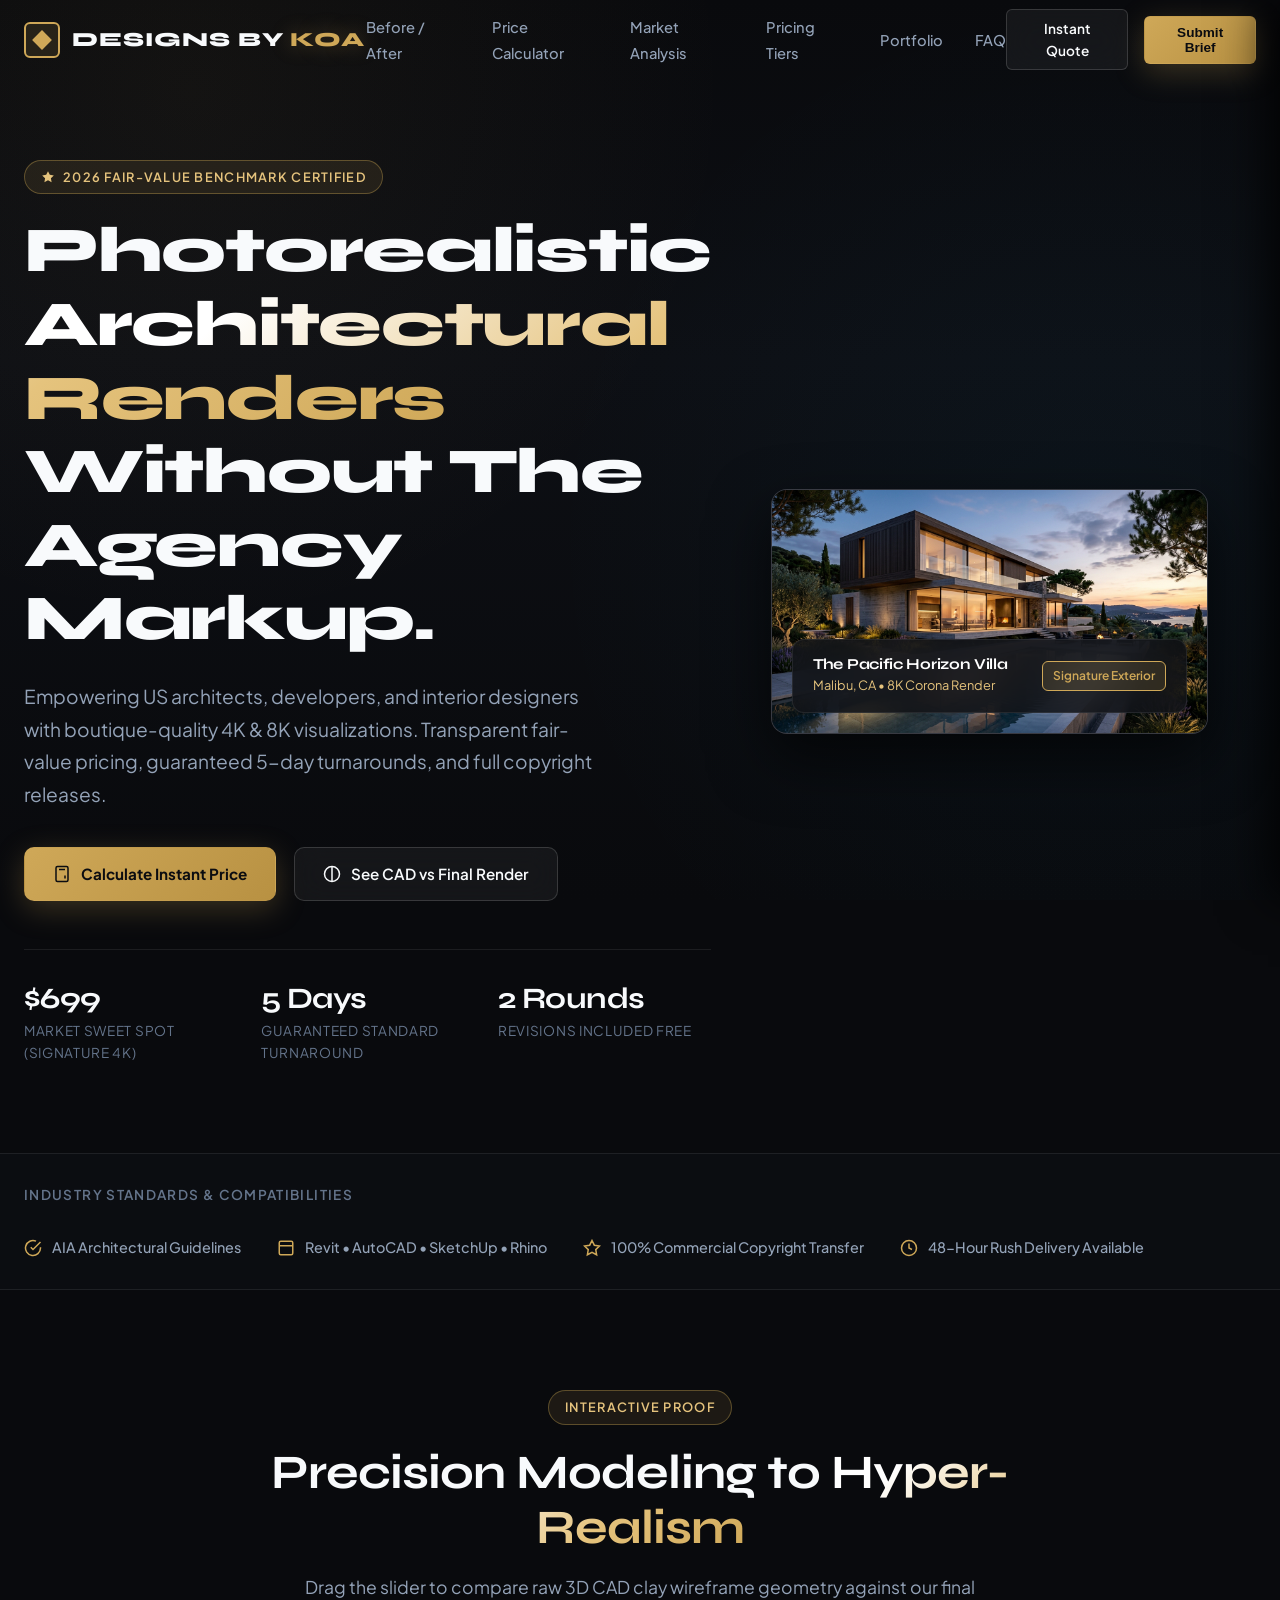
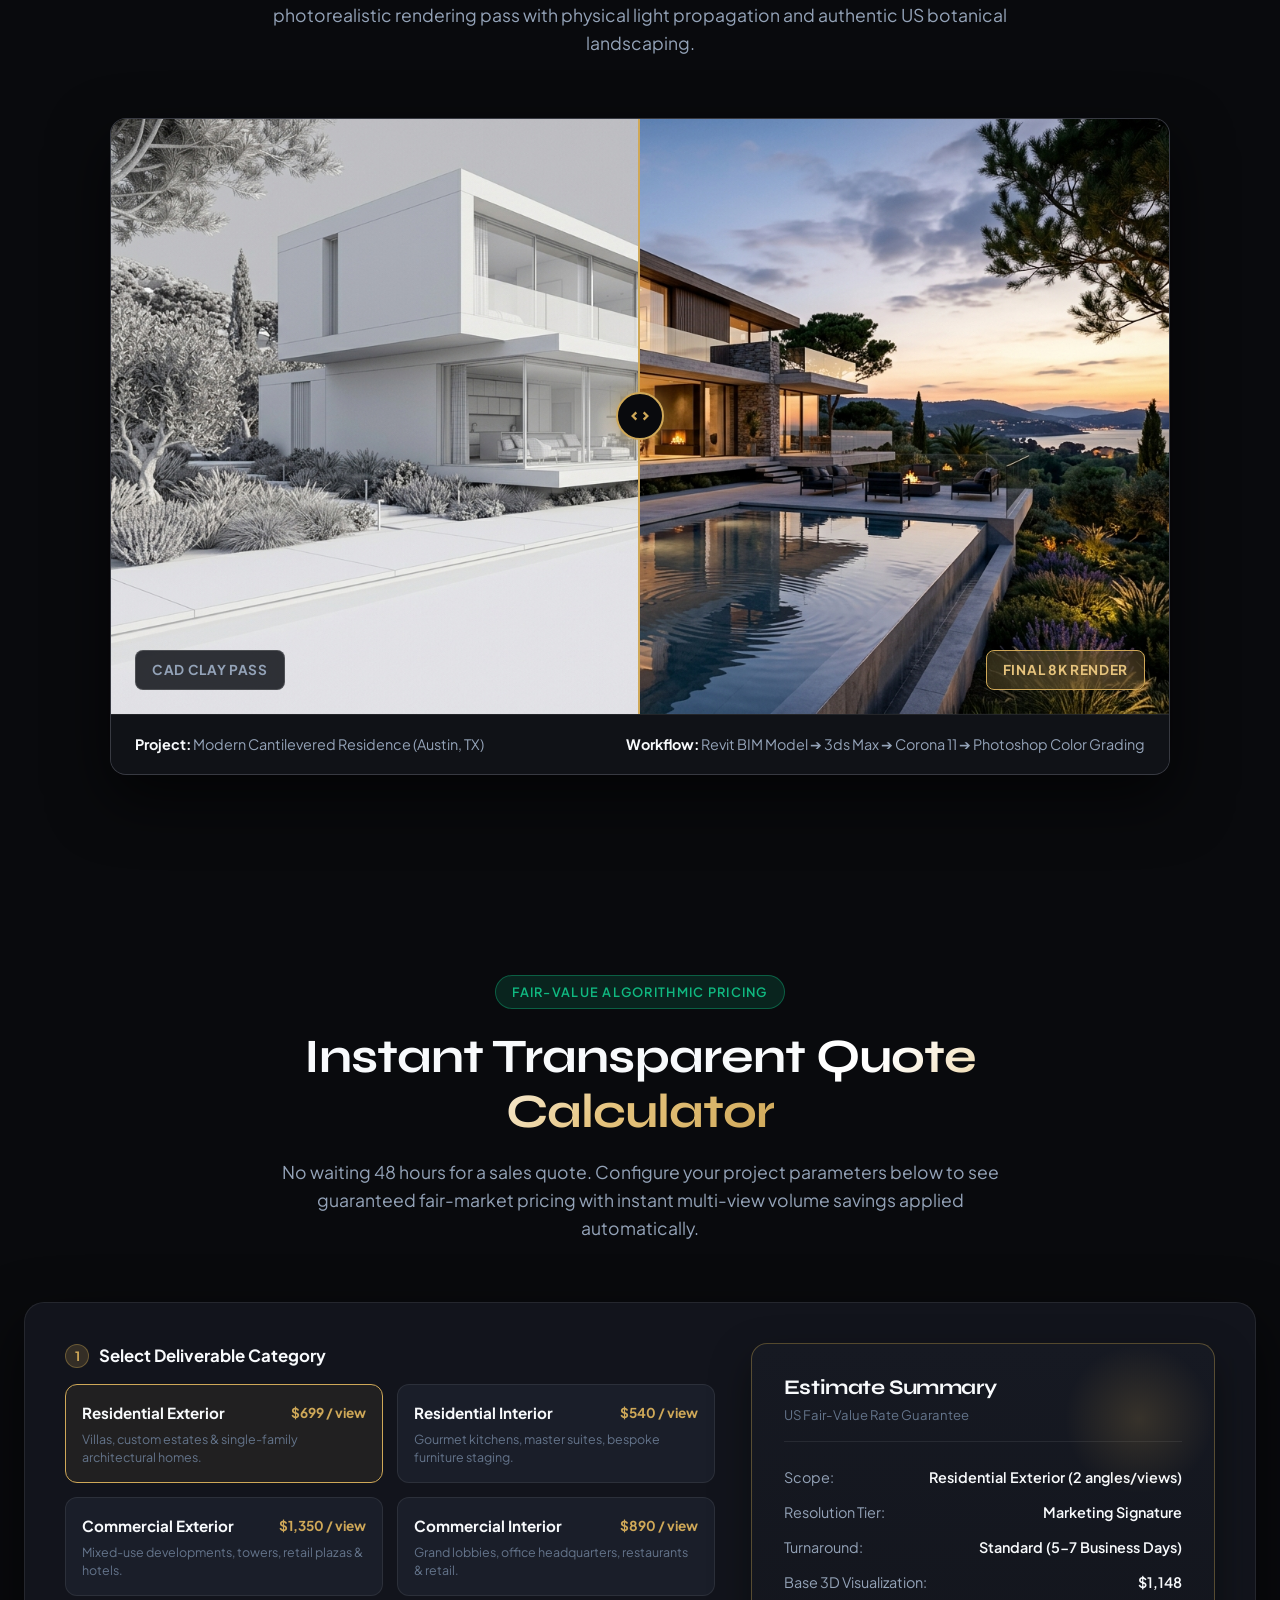
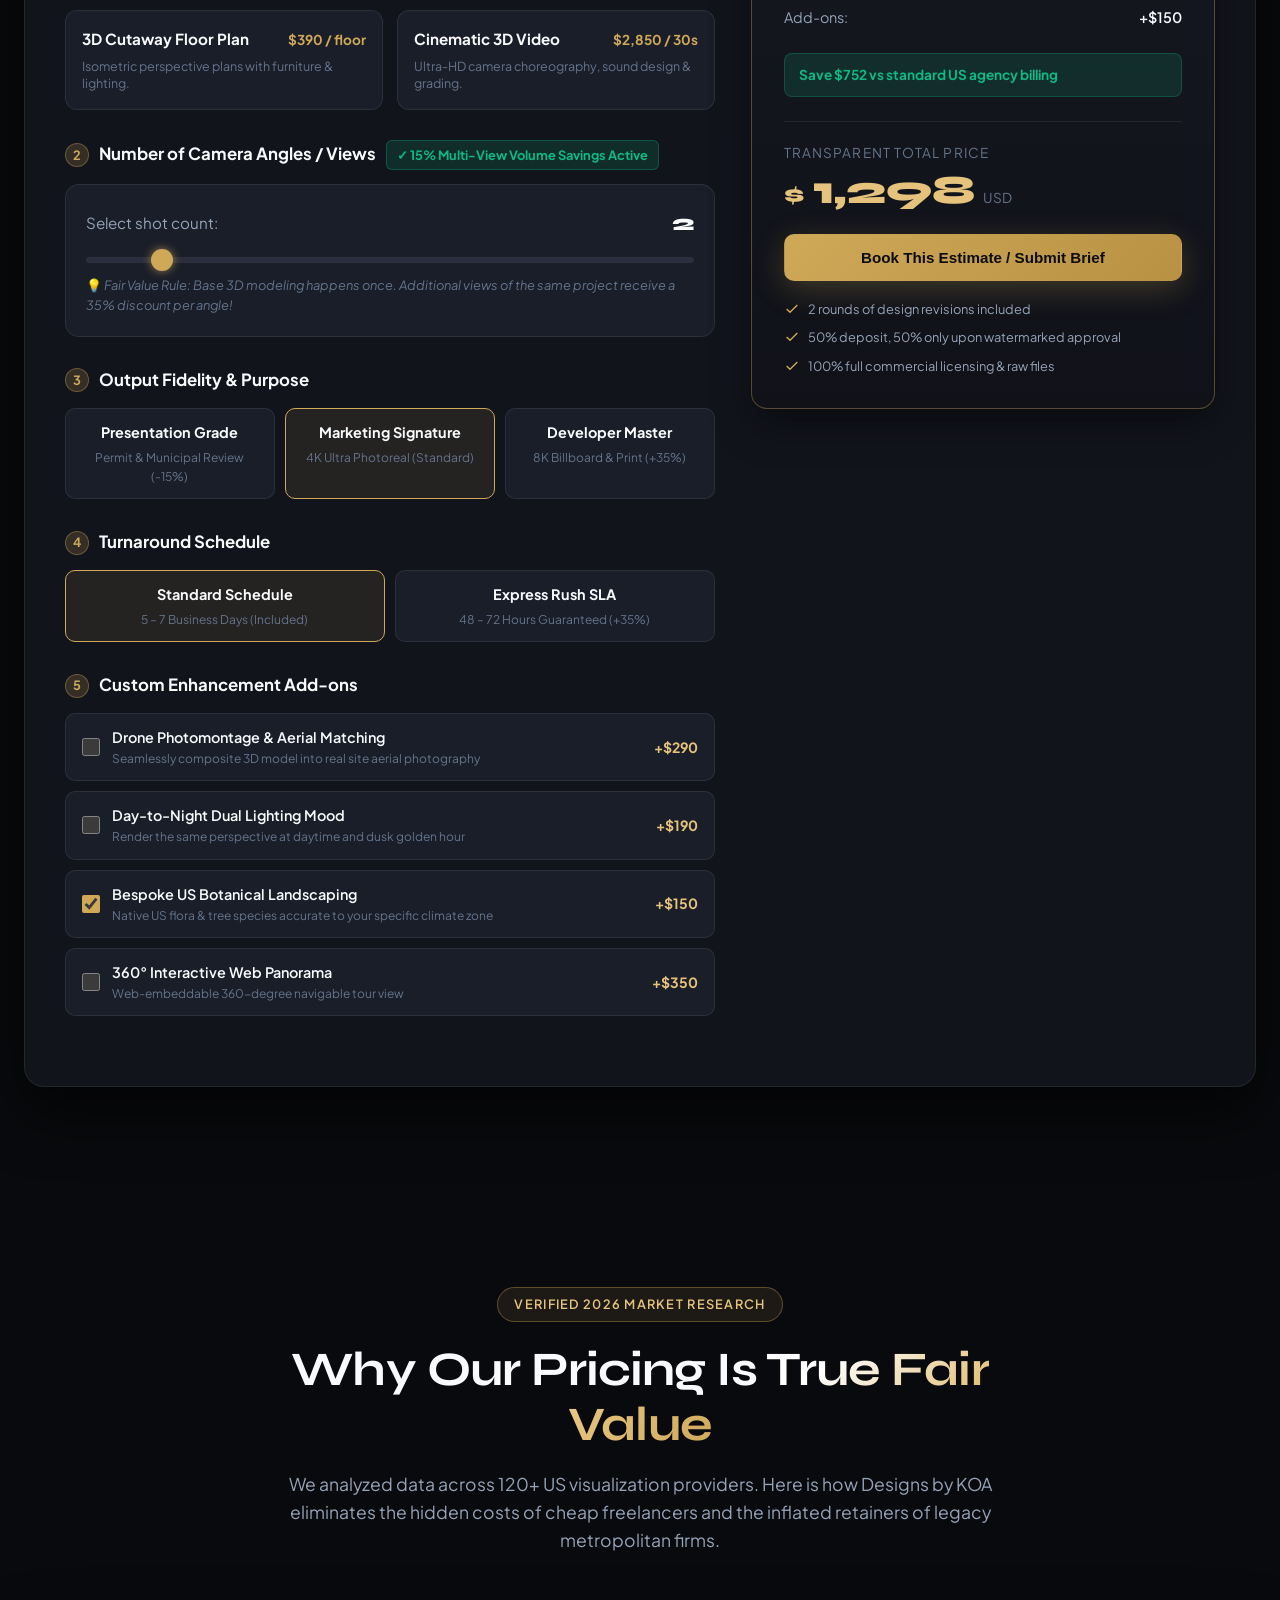
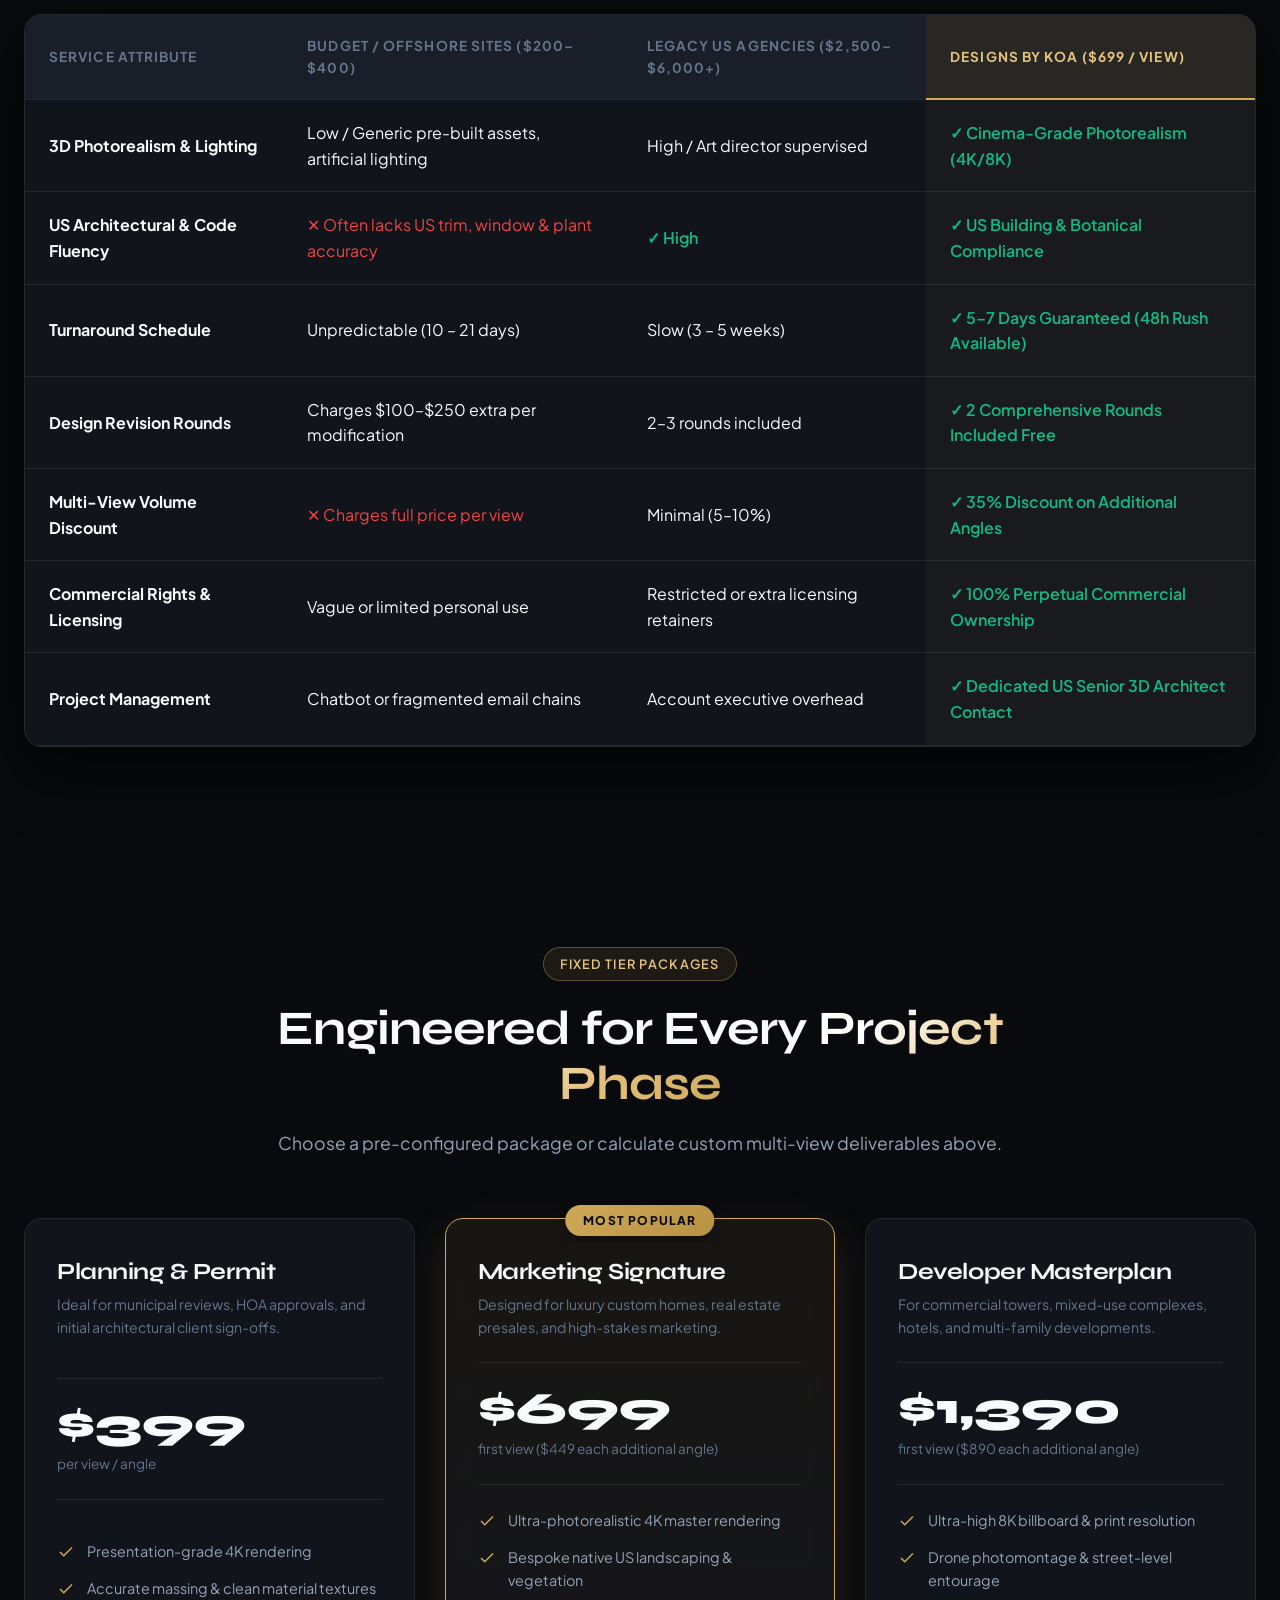
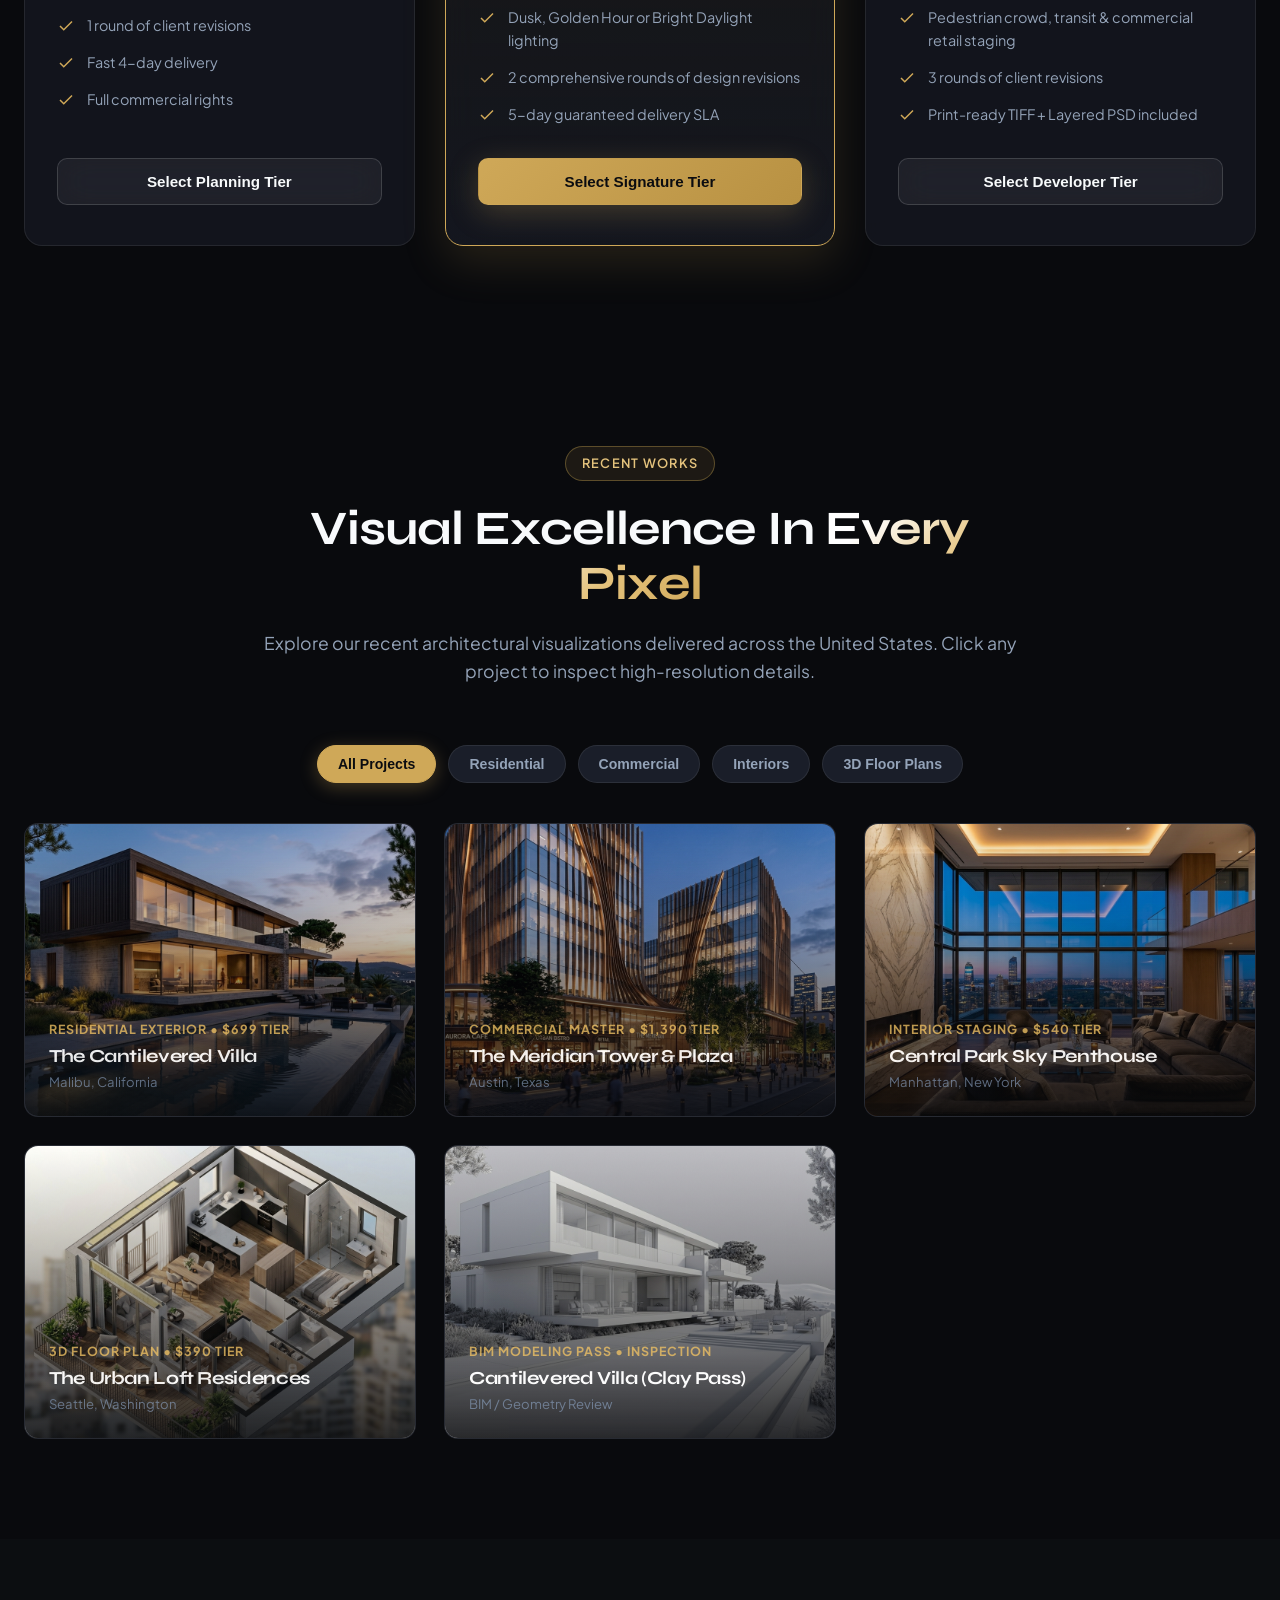
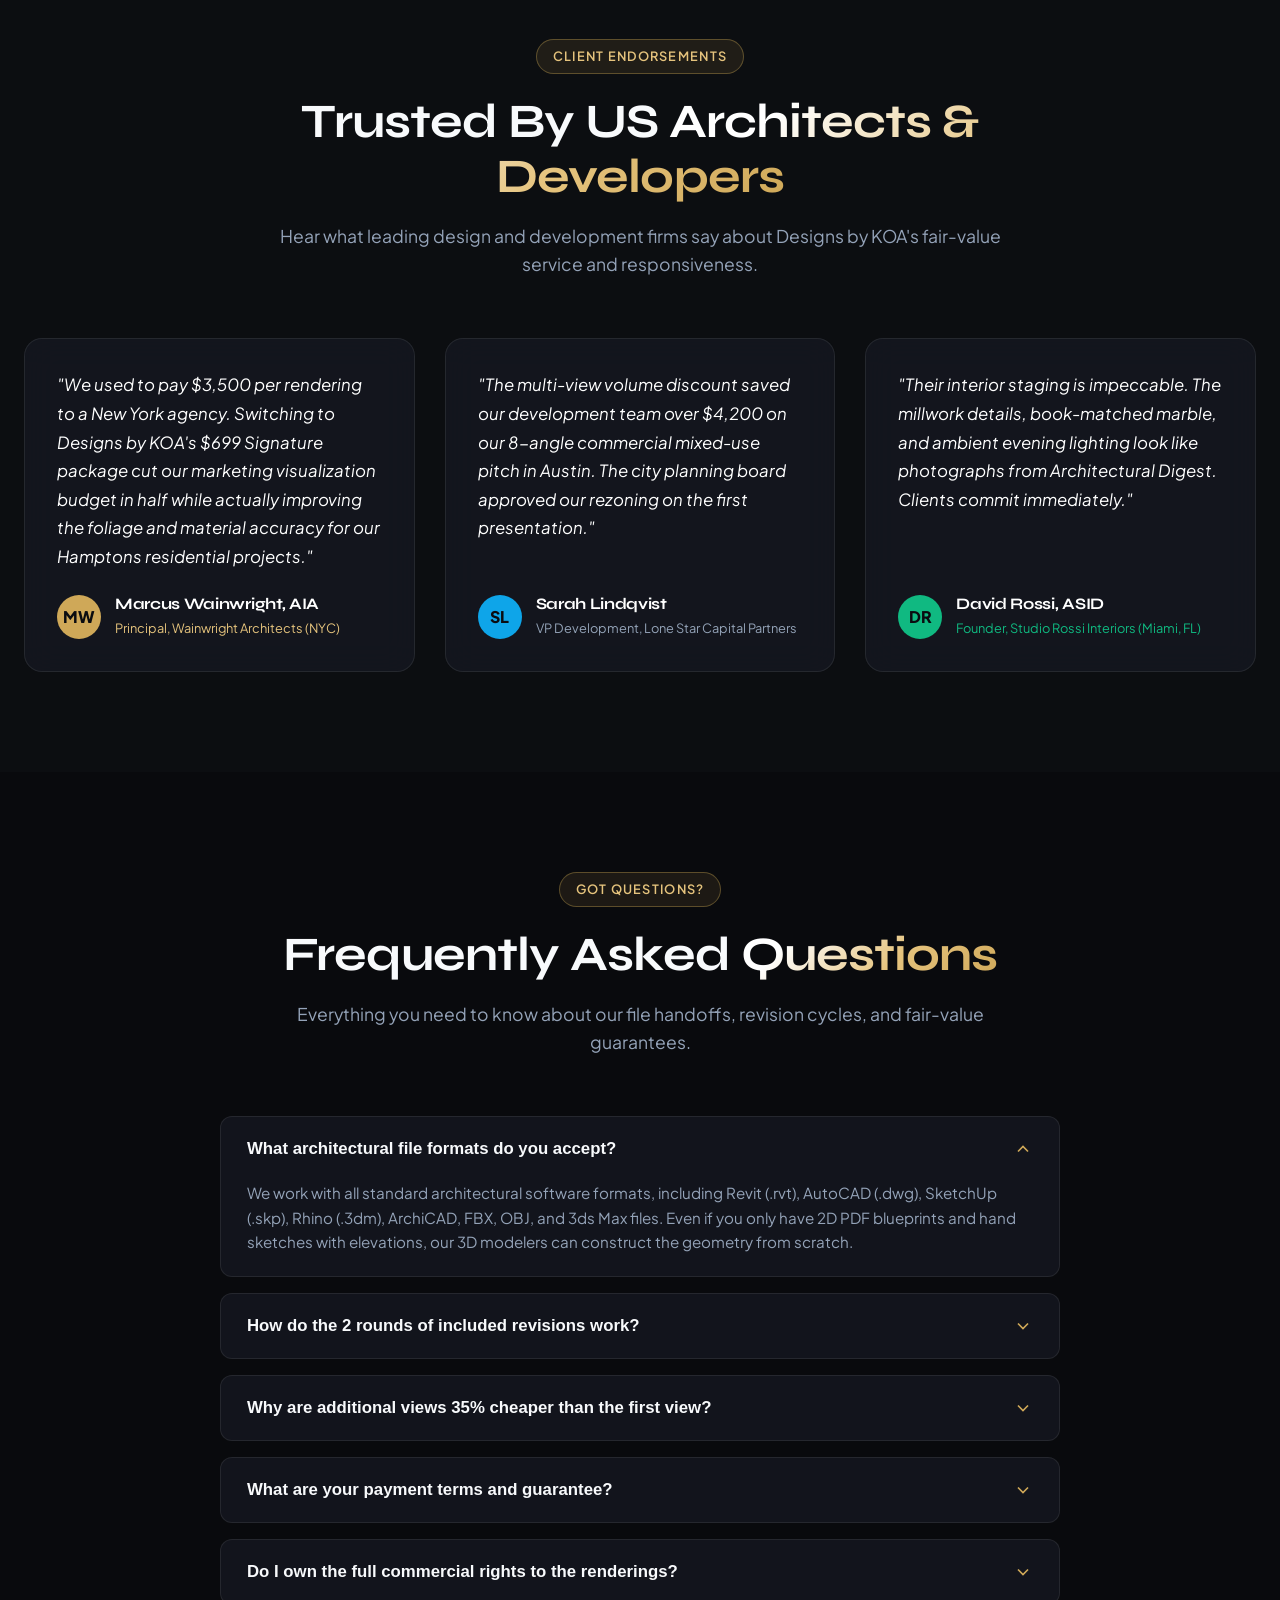
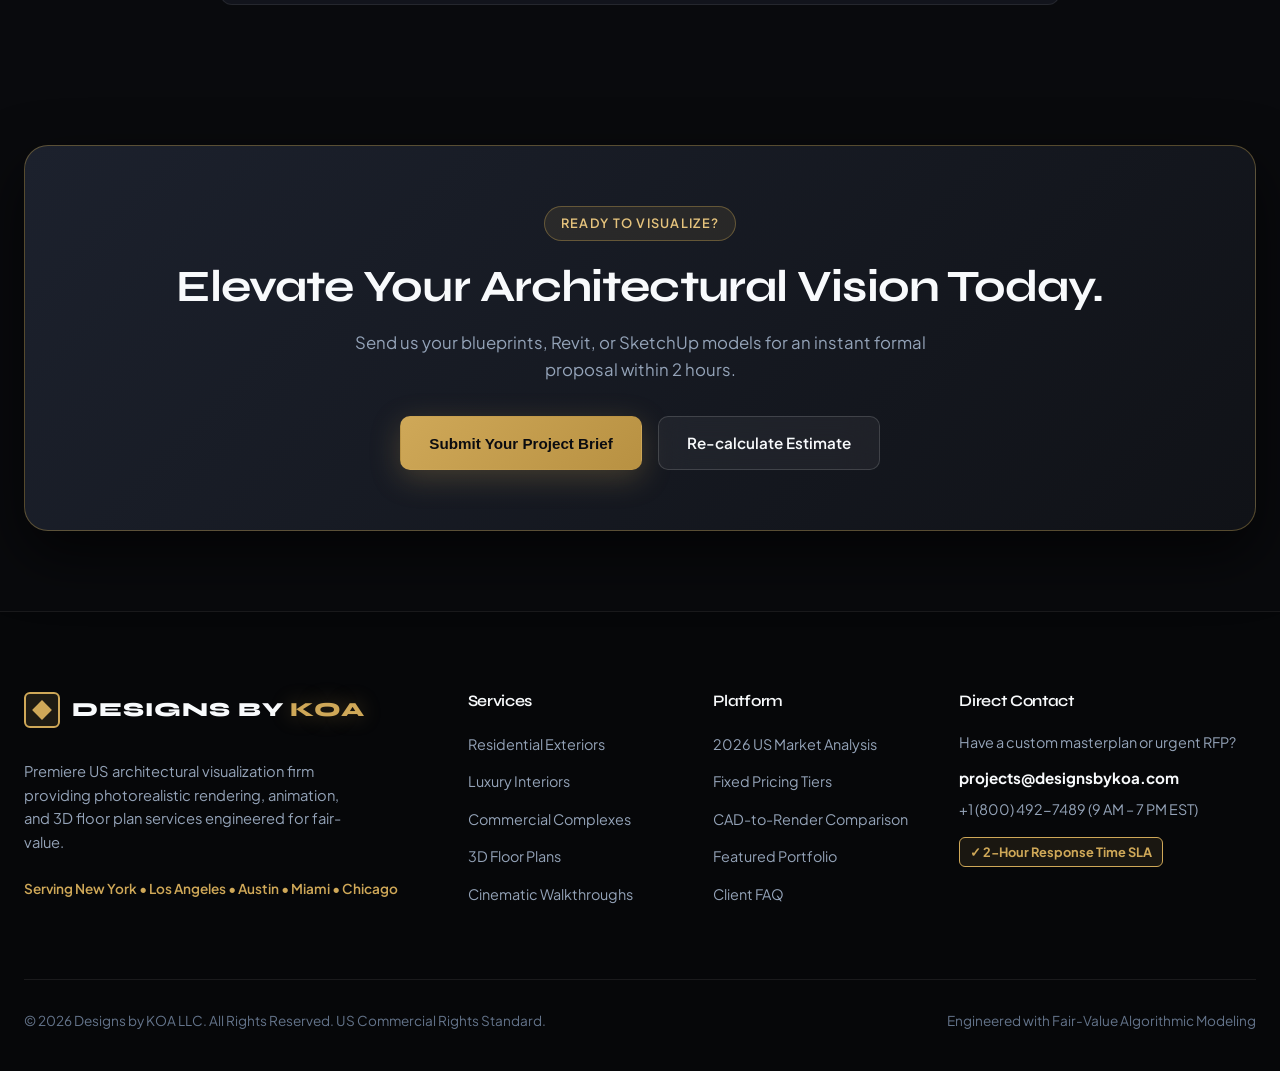
==== commit bf519f3c: "Updated homepage design and contact section" ====
--- a/index.html
+++ b/index.html
@@ -35,9 +35,56 @@
       <div class="nav-actions">
         <a href="#calculator" class="btn btn-secondary btn-sm" id="navCalcBtn">Instant Quote</a>
         <button class="btn btn-primary btn-sm open-quote-modal" id="navSubmitBriefBtn">Submit Brief</button>
+        <button class="mobile-menu-btn" id="mobileMenuBtn" aria-label="Toggle navigation menu" aria-expanded="false">
+          <span class="hamburger-line"></span>
+          <span class="hamburger-line"></span>
+          <span class="hamburger-line"></span>
+        </button>
       </div>
     </div>
   </header>
+
+  <!-- Mobile Navigation Drawer -->
+  <div class="mobile-nav-backdrop" id="mobileNavBackdrop"></div>
+  <nav class="mobile-nav-drawer" id="mobileNavDrawer" aria-label="Mobile Navigation">
+    <div class="mobile-drawer-header">
+      <div class="brand-logo">
+        <div class="brand-symbol"></div>
+        <span class="brand-text">DESIGNS BY <span class="accent-word">KOA</span></span>
+      </div>
+      <button class="mobile-drawer-close" id="mobileDrawerClose" aria-label="Close menu">&times;</button>
+    </div>
+    
+    <ul class="mobile-nav-links">
+      <li><a href="#comparison" class="mobile-nav-link"><span>01</span> Before / After Slider</a></li>
+      <li><a href="#calculator" class="mobile-nav-link"><span>02</span> Price Calculator</a></li>
+      <li><a href="#market-analysis" class="mobile-nav-link"><span>03</span> Market Analysis</a></li>
+      <li><a href="#packages" class="mobile-nav-link"><span>04</span> Pricing Tiers</a></li>
+      <li><a href="#portfolio" class="mobile-nav-link"><span>05</span> Featured Portfolio</a></li>
+      <li><a href="#faq" class="mobile-nav-link"><span>06</span> Client FAQ</a></li>
+    </ul>
+
+    <div class="mobile-drawer-footer">
+      <button class="btn btn-primary btn-full open-quote-modal" id="mobileDrawerQuoteBtn">
+        Submit Project Brief
+      </button>
+      <div class="mobile-drawer-contact">
+        <div class="drawer-contact-item">
+          <svg width="15" height="15" viewBox="0 0 24 24" fill="none" stroke="currentColor" stroke-width="2">
+            <path d="M22 16.92v3a2 2 0 0 1-2.18 2 19.79 19.79 0 0 1-8.63-3.07 19.5 19.5 0 0 1-6-6 19.79 19.79 0 0 1-3.07-8.67A2 2 0 0 1 4.11 2h3a2 2 0 0 1 2 1.72 12.84 12.84 0 0 0 .7 2.81 2 2 0 0 1-.45 2.11L8.09 9.91a16 16 0 0 0 6 6l1.27-1.27a2 2 0 0 1 2.11-.45 12.84 12.84 0 0 0 2.81.7A2 2 0 0 1 22 16.92z"></path>
+          </svg>
+          +1 (800) 492-7489
+        </div>
+        <div class="drawer-contact-item">
+          <svg width="15" height="15" viewBox="0 0 24 24" fill="none" stroke="currentColor" stroke-width="2">
+            <path d="M4 4h16c1.1 0 2 .9 2 2v12c0 1.1-.9 2-2 2H4c-1.1 0-2-.9-2-2V6c0-1.1.9-2 2-2z"></path>
+            <polyline points="22,6 12,13 2,6"></polyline>
+          </svg>
+          projects@designsbykoa.com
+        </div>
+      </div>
+    </div>
+  </nav>
 
   <!-- =========================================================================
        Hero Section
@@ -480,6 +527,12 @@
       </div>
 
       <div class="market-table-card">
+        <div class="table-scroll-hint">
+          <svg width="15" height="15" viewBox="0 0 24 24" fill="none" stroke="currentColor" stroke-width="2">
+            <polyline points="9 18 15 12 9 6"></polyline>
+          </svg>
+          Swipe horizontally to compare full table
+        </div>
         <div class="table-responsive">
           <table class="market-table">
             <thead>
@@ -928,17 +981,17 @@
   <!-- =========================================================================
        Final Call-to-Action Banner
        ========================================================================= -->
-  <section class="section" style="padding-top: 40px; padding-bottom: 80px;">
+  <section class="section cta-banner-section">
     <div class="container">
-      <div style="background: linear-gradient(135deg, #1c212d 0%, #101217 100%); border: 1px solid var(--border-accent); border-radius: 24px; padding: 60px 40px; text-align: center; box-shadow: var(--shadow-lg); position: relative; overflow: hidden;">
+      <div class="cta-banner-card">
         <div class="badge-tag">Ready To Visualize?</div>
-        <h2 style="font-size: clamp(2rem, 3.5vw, 3rem); margin-bottom: 20px;">
+        <h2 class="cta-banner-title">
           Elevate Your Architectural Vision Today.
         </h2>
-        <p style="max-width: 620px; margin: 0 auto 36px; font-size: 1.1rem; color: var(--text-secondary);">
+        <p class="cta-banner-desc">
           Send us your blueprints, Revit, or SketchUp models for an instant formal proposal within 2 hours.
         </p>
-        <div style="display: flex; justify-content: center; gap: 20px; flex-wrap: wrap;">
+        <div class="cta-banner-actions">
           <button class="btn btn-primary open-quote-modal" id="footerSubmitBriefBtn">
             Submit Your Project Brief
           </button>
@@ -1036,7 +1089,7 @@
       </div>
 
       <form id="briefSubmissionForm">
-        <div style="display: grid; grid-template-columns: 1fr 1fr; gap: 16px;">
+        <div class="form-row-2col">
           <div class="form-group">
             <label class="form-label" for="clientName">Full Name *</label>
             <input type="text" id="clientName" class="form-input" placeholder="e.g. John Miller" required>
@@ -1047,7 +1100,7 @@
           </div>
         </div>
 
-        <div style="display: grid; grid-template-columns: 1fr 1fr; gap: 16px;">
+        <div class="form-row-2col">
           <div class="form-group">
             <label class="form-label" for="clientPhone">Phone Number</label>
             <input type="tel" id="clientPhone" class="form-input" placeholder="+1 (555) 000-0000">
@@ -1058,7 +1111,7 @@
           </div>
         </div>
 
-        <div style="display: grid; grid-template-columns: 1fr 1fr; gap: 16px;">
+        <div class="form-row-2col">
           <div class="form-group">
             <label class="form-label" for="modalProjectType">Project Category</label>
             <select id="modalProjectType" class="form-select">
--- a/css/style.css
+++ b/css/style.css
@@ -63,6 +63,9 @@
   scroll-behavior: smooth;
   font-size: 16px;
   color-scheme: dark;
+  width: 100%;
+  max-width: 100%;
+  overflow-x: hidden;
 }
 
 body {
@@ -70,7 +73,10 @@
   background-color: var(--bg-primary);
   color: var(--text-primary);
   line-height: 1.6;
+  width: 100%;
+  max-width: 100%;
   overflow-x: hidden;
+  position: relative;
   -webkit-font-smoothing: antialiased;
   -moz-osx-font-smoothing: grayscale;
   background-image: 
@@ -87,10 +93,12 @@
   line-height: 1.15;
   letter-spacing: -0.02em;
   color: var(--text-primary);
+  overflow-wrap: break-word;
+  word-wrap: break-word;
 }
 
 h1 {
-  font-size: clamp(2.5rem, 5vw, 4.2rem);
+  font-size: clamp(1.85rem, 5vw, 4.2rem);
   font-weight: 800;
 }
 
@@ -374,11 +382,197 @@
 
 .mobile-menu-btn {
   display: none;
-  background: none;
-  border: none;
+  background: rgba(255, 255, 255, 0.05);
+  border: 1px solid var(--border-medium);
+  border-radius: 8px;
+  width: 42px;
+  height: 42px;
+  padding: 0;
+  cursor: pointer;
+  position: relative;
+  flex-direction: column;
+  align-items: center;
+  justify-content: center;
+  gap: 5px;
+  transition: var(--transition-smooth);
+  z-index: 1002;
+  flex-shrink: 0;
+}
+
+.mobile-menu-btn:hover, .mobile-menu-btn:focus-visible {
+  background: rgba(207, 168, 88, 0.15);
+  border-color: var(--accent-gold);
+  outline: none;
+}
+
+.hamburger-line {
+  display: block;
+  width: 20px;
+  height: 2px;
+  background: var(--text-primary);
+  border-radius: 2px;
+  transition: transform 0.3s ease, opacity 0.3s ease, background 0.3s ease;
+}
+
+.mobile-menu-btn.active .hamburger-line:nth-child(1) {
+  transform: translateY(7px) rotate(45deg);
+  background: var(--accent-gold);
+}
+
+.mobile-menu-btn.active .hamburger-line:nth-child(2) {
+  opacity: 0;
+}
+
+.mobile-menu-btn.active .hamburger-line:nth-child(3) {
+  transform: translateY(-7px) rotate(-45deg);
+  background: var(--accent-gold);
+}
+
+/* --------------------------------------------------------------------------
+   Mobile Navigation Drawer & Overlay
+   -------------------------------------------------------------------------- */
+.mobile-nav-backdrop {
+  position: fixed;
+  inset: 0;
+  background: rgba(0, 0, 0, 0.75);
+  backdrop-filter: blur(8px);
+  z-index: 1500;
+  opacity: 0;
+  pointer-events: none;
+  transition: opacity 0.35s cubic-bezier(0.16, 1, 0.3, 1);
+}
+
+.mobile-nav-backdrop.open {
+  opacity: 1;
+  pointer-events: auto;
+}
+
+.mobile-nav-drawer {
+  position: fixed;
+  top: 0;
+  right: 0;
+  bottom: 0;
+  width: min(88vw, 380px);
+  background: #0d0f15;
+  border-left: 1px solid var(--border-accent);
+  box-shadow: -12px 0 45px rgba(0, 0, 0, 0.85);
+  z-index: 1501;
+  display: flex;
+  flex-direction: column;
+  justify-content: space-between;
+  padding: 24px;
+  transform: translateX(100%);
+  transition: transform 0.35s cubic-bezier(0.16, 1, 0.3, 1);
+  overflow-y: auto;
+  overscroll-behavior: contain;
+}
+
+.mobile-nav-drawer.open {
+  transform: translateX(0);
+}
+
+.mobile-drawer-header {
+  display: flex;
+  align-items: center;
+  justify-content: space-between;
+  padding-bottom: 18px;
+  border-bottom: 1px solid var(--border-subtle);
+}
+
+.mobile-drawer-close {
+  background: rgba(255, 255, 255, 0.06);
+  border: 1px solid var(--border-subtle);
+  color: var(--text-secondary);
+  width: 38px;
+  height: 38px;
+  border-radius: 50%;
+  display: flex;
+  align-items: center;
+  justify-content: center;
+  font-size: 1.4rem;
+  cursor: pointer;
+  transition: var(--transition-smooth);
+}
+
+.mobile-drawer-close:hover, .mobile-drawer-close:focus-visible {
+  color: #fff;
+  border-color: var(--accent-gold);
+  background: rgba(207, 168, 88, 0.15);
+  outline: none;
+}
+
+.mobile-nav-links {
+  list-style: none;
+  display: flex;
+  flex-direction: column;
+  gap: 8px;
+  margin: 24px 0;
+}
+
+.mobile-nav-link {
+  display: flex;
+  align-items: center;
+  gap: 12px;
+  padding: 13px 16px;
+  border-radius: 10px;
+  background: rgba(255, 255, 255, 0.02);
+  border: 1px solid transparent;
   color: var(--text-primary);
-  font-size: 1.5rem;
-  cursor: pointer;
+  font-size: 1rem;
+  font-weight: 600;
+  transition: var(--transition-smooth);
+}
+
+.mobile-nav-link span {
+  font-size: 0.75rem;
+  font-family: var(--font-display);
+  color: var(--accent-gold);
+  font-weight: 800;
+  opacity: 0.8;
+}
+
+.mobile-nav-link:hover, .mobile-nav-link:active {
+  background: rgba(207, 168, 88, 0.12);
+  border-color: var(--accent-gold);
+  color: var(--accent-gold-light);
+  transform: translateX(4px);
+}
+
+.mobile-drawer-footer {
+  border-top: 1px solid var(--border-subtle);
+  padding-top: 20px;
+  display: flex;
+  flex-direction: column;
+  gap: 14px;
+}
+
+.btn-full {
+  width: 100%;
+}
+
+.mobile-drawer-contact {
+  display: flex;
+  flex-direction: column;
+  gap: 8px;
+  font-size: 0.82rem;
+  color: var(--text-muted);
+}
+
+.drawer-contact-item {
+  display: flex;
+  align-items: center;
+  gap: 8px;
+  color: var(--text-secondary);
+}
+
+.drawer-contact-item svg {
+  color: var(--accent-gold);
+  flex-shrink: 0;
+}
+
+body.no-scroll {
+  overflow: hidden !important;
+  touch-action: none;
 }
 
 /* ==========================================================================
@@ -476,6 +670,7 @@
   display: flex;
   justify-content: space-between;
   align-items: center;
+  gap: 12px;
 }
 
 .overlay-info h5 {
@@ -497,6 +692,7 @@
   border-radius: 6px;
   color: var(--accent-gold);
   font-weight: 600;
+  white-space: nowrap;
 }
 
 /* Value Highlights Grid */
@@ -541,6 +737,66 @@
 
 .trust-badge-item svg {
   color: var(--accent-gold);
+  flex-shrink: 0;
+}
+
+/* CTA Banner Section */
+.cta-banner-section {
+  padding-top: 40px;
+  padding-bottom: 80px;
+}
+
+.cta-banner-card {
+  background: linear-gradient(135deg, #1c212d 0%, #101217 100%);
+  border: 1px solid var(--border-accent);
+  border-radius: 24px;
+  padding: 60px 40px;
+  text-align: center;
+  box-shadow: var(--shadow-lg);
+  position: relative;
+  overflow: hidden;
+}
+
+.cta-banner-title {
+  font-size: clamp(1.85rem, 3.5vw, 2.8rem);
+  margin-bottom: 18px;
+}
+
+.cta-banner-desc {
+  max-width: 620px;
+  margin: 0 auto 32px;
+  font-size: 1.05rem;
+  color: var(--text-secondary);
+}
+
+.cta-banner-actions {
+  display: flex;
+  justify-content: center;
+  gap: 16px;
+  flex-wrap: wrap;
+}
+
+@media (max-width: 640px) {
+  .cta-banner-card {
+    padding: 36px 18px;
+    border-radius: 16px;
+  }
+  .cta-banner-title {
+    font-size: clamp(1.4rem, 5.5vw, 1.85rem);
+    margin-bottom: 14px;
+  }
+  .cta-banner-desc {
+    font-size: 0.92rem;
+    margin-bottom: 24px;
+  }
+  .cta-banner-actions {
+    flex-direction: column;
+    width: 100%;
+    gap: 10px;
+  }
+  .cta-banner-actions .btn {
+    width: 100%;
+  }
 }
 
 /* Footer Styling */
@@ -634,22 +890,37 @@
 }
 
 @media (max-width: 860px) {
-  .nav-links, .nav-actions .btn-secondary {
-    display: none;
+  .nav-links, .nav-actions .btn {
+    display: none !important;
   }
   .mobile-menu-btn {
-    display: block;
-  }
-  .hero-stats-row {
-    grid-template-columns: 1fr;
-    gap: 16px;
+    display: flex !important;
+  }
+  .site-header {
+    height: 68px;
+  }
+  .site-header .container {
+    padding: 0 16px;
+  }
+  .nav-container {
+    justify-content: space-between;
+    width: 100%;
+  }
+  .hero-section {
+    padding-top: 105px;
+    padding-bottom: 50px;
+  }
+  .hero-grid {
+    gap: 32px;
   }
   .trust-flex {
     flex-direction: column;
     align-items: flex-start;
+    gap: 18px;
   }
   .footer-grid {
-    grid-template-columns: 1fr;
+    grid-template-columns: 1fr 1fr;
+    gap: 32px;
   }
   .footer-bottom {
     flex-direction: column;
@@ -657,3 +928,147 @@
     text-align: center;
   }
 }
+
+@media (max-width: 640px) {
+  .container {
+    padding: 0 16px;
+  }
+  .section {
+    padding: 50px 0;
+  }
+  .section-header {
+    margin-bottom: 30px;
+  }
+  .section-desc {
+    font-size: 0.95rem;
+  }
+  .badge-tag {
+    font-size: clamp(0.68rem, 2.3vw, 0.76rem);
+    padding: 5px 12px;
+    margin-bottom: 12px;
+    gap: 6px;
+  }
+  .hero-section {
+    padding-top: 88px;
+    padding-bottom: 36px;
+  }
+  .hero-headline {
+    font-size: clamp(1.65rem, 7vw, 2.35rem) !important;
+    line-height: 1.15 !important;
+    letter-spacing: -0.03em;
+    word-break: break-word;
+    overflow-wrap: break-word;
+    margin-bottom: 16px;
+  }
+  .hero-headline br {
+    display: none;
+  }
+  h2, .section-title {
+    font-size: clamp(1.35rem, 5.5vw, 2rem) !important;
+  }
+  .hero-subhead {
+    font-size: 0.98rem;
+    line-height: 1.6;
+    margin-bottom: 24px;
+  }
+  .hero-cta-group {
+    display: flex;
+    flex-direction: column;
+    width: 100%;
+    gap: 10px;
+    margin-bottom: 28px;
+  }
+  .hero-cta-group .btn {
+    width: 100%;
+    justify-content: center;
+    padding: 13px 18px;
+    font-size: 0.92rem;
+  }
+  .hero-stats-row {
+    display: grid;
+    grid-template-columns: repeat(3, 1fr) !important;
+    gap: 8px !important;
+    padding-top: 18px;
+    width: 100%;
+  }
+  .stat-item {
+    min-width: 0;
+    text-align: center;
+  }
+  .stat-item h4 {
+    font-size: clamp(1.15rem, 4vw, 1.45rem) !important;
+    line-height: 1.1;
+    margin-bottom: 2px;
+  }
+  .stat-item p {
+    font-size: clamp(0.62rem, 2vw, 0.74rem) !important;
+    line-height: 1.2;
+    letter-spacing: 0.01em;
+  }
+  .hero-badge-overlay {
+    bottom: 10px;
+    left: 10px;
+    right: 10px;
+    padding: 10px 12px;
+    flex-direction: column;
+    align-items: flex-start;
+    gap: 6px;
+  }
+  .trust-badges {
+    display: grid;
+    grid-template-columns: 1fr;
+    gap: 12px;
+    width: 100%;
+  }
+  .footer-grid {
+    grid-template-columns: 1fr;
+    gap: 24px;
+    margin-bottom: 36px;
+  }
+}
+
+@media (max-width: 420px) {
+  .brand-text {
+    font-size: 0.95rem;
+  }
+  .brand-text .accent-word {
+    font-size: 0.95rem;
+    margin-left: 3px;
+  }
+  .brand-symbol {
+    width: 28px;
+    height: 28px;
+  }
+  .brand-symbol::after {
+    width: 10px;
+    height: 10px;
+  }
+  .hero-headline {
+    font-size: clamp(1.48rem, 6.8vw, 1.75rem) !important;
+  }
+  .hero-stats-row {
+    grid-template-columns: repeat(3, 1fr) !important;
+    gap: 4px !important;
+  }
+  .stat-item h4 {
+    font-size: 1.1rem !important;
+  }
+  .stat-item p {
+    font-size: 0.6rem !important;
+  }
+}
+
+@media (max-width: 360px) {
+  .container {
+    padding: 0 12px;
+  }
+  .hero-headline {
+    font-size: 1.4rem !important;
+  }
+  .brand-text {
+    font-size: 0.88rem;
+  }
+  .brand-text .accent-word {
+    font-size: 0.88rem;
+  }
+}
--- a/css/components.css
+++ b/css/components.css
@@ -646,9 +646,34 @@
   backdrop-filter: var(--backdrop-blur);
 }
 
+.table-scroll-hint {
+  display: none;
+  align-items: center;
+  justify-content: center;
+  gap: 8px;
+  padding: 10px 16px;
+  background: rgba(207, 168, 88, 0.08);
+  border-bottom: 1px solid var(--border-subtle);
+  font-size: 0.8rem;
+  font-weight: 600;
+  color: var(--accent-gold);
+  text-align: center;
+}
+
+.table-scroll-hint svg {
+  color: var(--accent-gold);
+  animation: pulseX 1.5s ease-in-out infinite;
+}
+
+@keyframes pulseX {
+  0%, 100% { transform: translateX(0); }
+  50% { transform: translateX(4px); }
+}
+
 .table-responsive {
   width: 100%;
   overflow-x: auto;
+  -webkit-overflow-scrolling: touch;
 }
 
 .market-table {
@@ -872,6 +897,12 @@
   background: rgba(255, 255, 255, 0.15);
 }
 
+.form-row-2col {
+  display: grid;
+  grid-template-columns: 1fr 1fr;
+  gap: 16px;
+}
+
 .form-group {
   margin-bottom: 20px;
 }
@@ -892,7 +923,7 @@
   border-radius: 10px;
   color: #fff;
   font-family: var(--font-sans);
-  font-size: 0.92rem;
+  font-size: 16px; /* Prevents auto-zoom on iOS mobile */
   outline: none;
   transition: var(--transition-smooth);
 }
@@ -1044,33 +1075,253 @@
 }
 
 /* Responsive Media Queries */
+/* ==========================================================================
+   Responsive Component Media Queries
+   ========================================================================== */
 @media (max-width: 1024px) {
   .calculator-container {
     grid-template-columns: 1fr;
-    gap: 30px;
+    gap: 32px;
   }
   .pricing-grid {
     grid-template-columns: 1fr;
-    max-width: 500px;
+    max-width: 520px;
     margin: 0 auto;
+    gap: 28px;
   }
   .portfolio-grid {
     grid-template-columns: repeat(2, 1fr);
   }
 }
 
+@media (max-width: 860px) {
+  /* Portfolio Mobile Scroll Filter */
+  .portfolio-filter-nav {
+    justify-content: flex-start;
+    overflow-x: auto;
+    flex-wrap: nowrap;
+    padding: 4px 8px 12px;
+    gap: 8px;
+    -webkit-overflow-scrolling: touch;
+    scrollbar-width: none;
+  }
+  .portfolio-filter-nav::-webkit-scrollbar {
+    display: none;
+  }
+  .filter-btn {
+    flex-shrink: 0;
+    padding: 8px 16px;
+    font-size: 0.82rem;
+    white-space: nowrap;
+  }
+}
+
 @media (max-width: 768px) {
+  /* Comparison Slider Mobile */
+  .comparison-slider {
+    aspect-ratio: 16 / 10;
+  }
+  .slider-label {
+    padding: 6px 12px;
+    font-size: 0.72rem;
+    bottom: 12px;
+    border-radius: 6px;
+  }
+  .label-before {
+    left: 12px;
+  }
+  .label-after {
+    right: 12px;
+  }
+  .slider-handle {
+    width: 42px;
+    height: 42px;
+  }
+  .slider-handle svg {
+    width: 18px;
+    height: 18px;
+  }
+  .comparison-caption {
+    flex-direction: column;
+    align-items: flex-start;
+    gap: 8px;
+    padding: 14px 18px;
+    font-size: 0.82rem;
+  }
+
+  /* Calculator Mobile */
+  .calculator-container {
+    padding: 24px 16px;
+    border-radius: 16px;
+  }
+  .calc-section-title {
+    font-size: 0.98rem;
+  }
   .category-grid {
     grid-template-columns: 1fr;
+    gap: 10px;
+  }
+  .category-option {
+    padding: 14px;
   }
   .options-pill-group {
-    grid-template-columns: 1fr;
-  }
+    grid-template-columns: 1fr !important;
+    gap: 8px;
+  }
+  .pill-option {
+    padding: 10px 14px;
+    text-align: left;
+    display: flex;
+    justify-content: space-between;
+    align-items: center;
+  }
+  .pill-option .pill-sub {
+    margin-top: 0;
+    font-size: 0.75rem;
+  }
+  .views-control-box {
+    padding: 16px 14px;
+  }
+  .addon-checkbox-label {
+    padding: 10px 14px;
+    gap: 12px;
+  }
+  .addon-left {
+    gap: 10px;
+  }
+  .addon-cost {
+    font-size: 0.82rem;
+    white-space: nowrap;
+  }
+  .calc-summary-card {
+    padding: 24px 18px;
+    border-radius: 14px;
+  }
+  .total-amount {
+    font-size: 2.2rem;
+  }
+
+  /* Portfolio Grid Single Column */
   .portfolio-grid {
     grid-template-columns: 1fr;
-  }
-  .calculator-container {
-    padding: 24px;
+    gap: 20px;
+  }
+  .portfolio-card {
+    aspect-ratio: 16 / 10;
+    border-radius: 12px;
+  }
+  .portfolio-overlay {
+    padding: 18px;
+  }
+  .portfolio-title {
+    font-size: 1.05rem;
+  }
+
+  /* Pricing Cards Mobile */
+  .pricing-card {
+    padding: 32px 20px;
+    border-radius: 16px;
+  }
+  .price-main {
+    font-size: 2.4rem;
+  }
+  .feature-list li {
+    font-size: 0.86rem;
+    gap: 10px;
+  }
+
+  /* Modal Form Mobile */
+  .modal-backdrop {
+    padding: 12px;
+  }
+  .modal-content {
+    padding: 24px 18px;
+    max-height: 92vh;
+    border-radius: 16px;
+  }
+  .modal-close-btn {
+    top: 14px;
+    right: 14px;
+    width: 32px;
+    height: 32px;
+    font-size: 1.1rem;
+  }
+  .form-row-2col {
+    grid-template-columns: 1fr;
+    gap: 0;
+  }
+  .upload-dropzone {
+    padding: 20px 14px;
+  }
+  .upload-dropzone svg {
+    width: 28px;
+    height: 28px;
+    margin-bottom: 6px;
+  }
+  .upload-dropzone p {
+    font-size: 0.82rem;
+  }
+  .upload-dropzone span {
+    font-size: 0.72rem;
+  }
+
+  /* Lightbox Mobile */
+  .lightbox-content {
+    max-height: 92vh;
+    overflow-y: auto;
+  }
+  .lightbox-img-wrap {
+    max-height: 260px;
+  }
+  .lightbox-details {
+    padding: 18px 18px;
+  }
+
+  /* FAQ Mobile */
+  .faq-question {
+    padding: 16px 18px;
+    font-size: 0.95rem;
+    gap: 10px;
+  }
+  .faq-answer {
+    padding: 0 18px;
+    font-size: 0.88rem;
+  }
+  .faq-item.open .faq-answer {
+    padding-bottom: 18px;
+    max-height: 350px;
+  }
+
+  /* Toast Notification Mobile */
+  .toast-notice {
+    bottom: 20px;
+    right: 16px;
+    left: 16px;
+    padding: 14px 18px;
+    font-size: 0.85rem;
+    justify-content: flex-start;
+  }
+}
+
+@media (max-width: 480px) {
+  .comparison-slider {
+    aspect-ratio: 4 / 3;
+  }
+  .pill-option {
+    flex-direction: column;
+    align-items: flex-start;
+    gap: 4px;
+  }
+  .pill-option .pill-sub {
+    font-size: 0.72rem;
+  }
+  .addon-checkbox-label {
+    flex-direction: column;
+    align-items: flex-start;
+    gap: 8px;
+  }
+  .addon-cost {
+    align-self: flex-end;
   }
 }
 
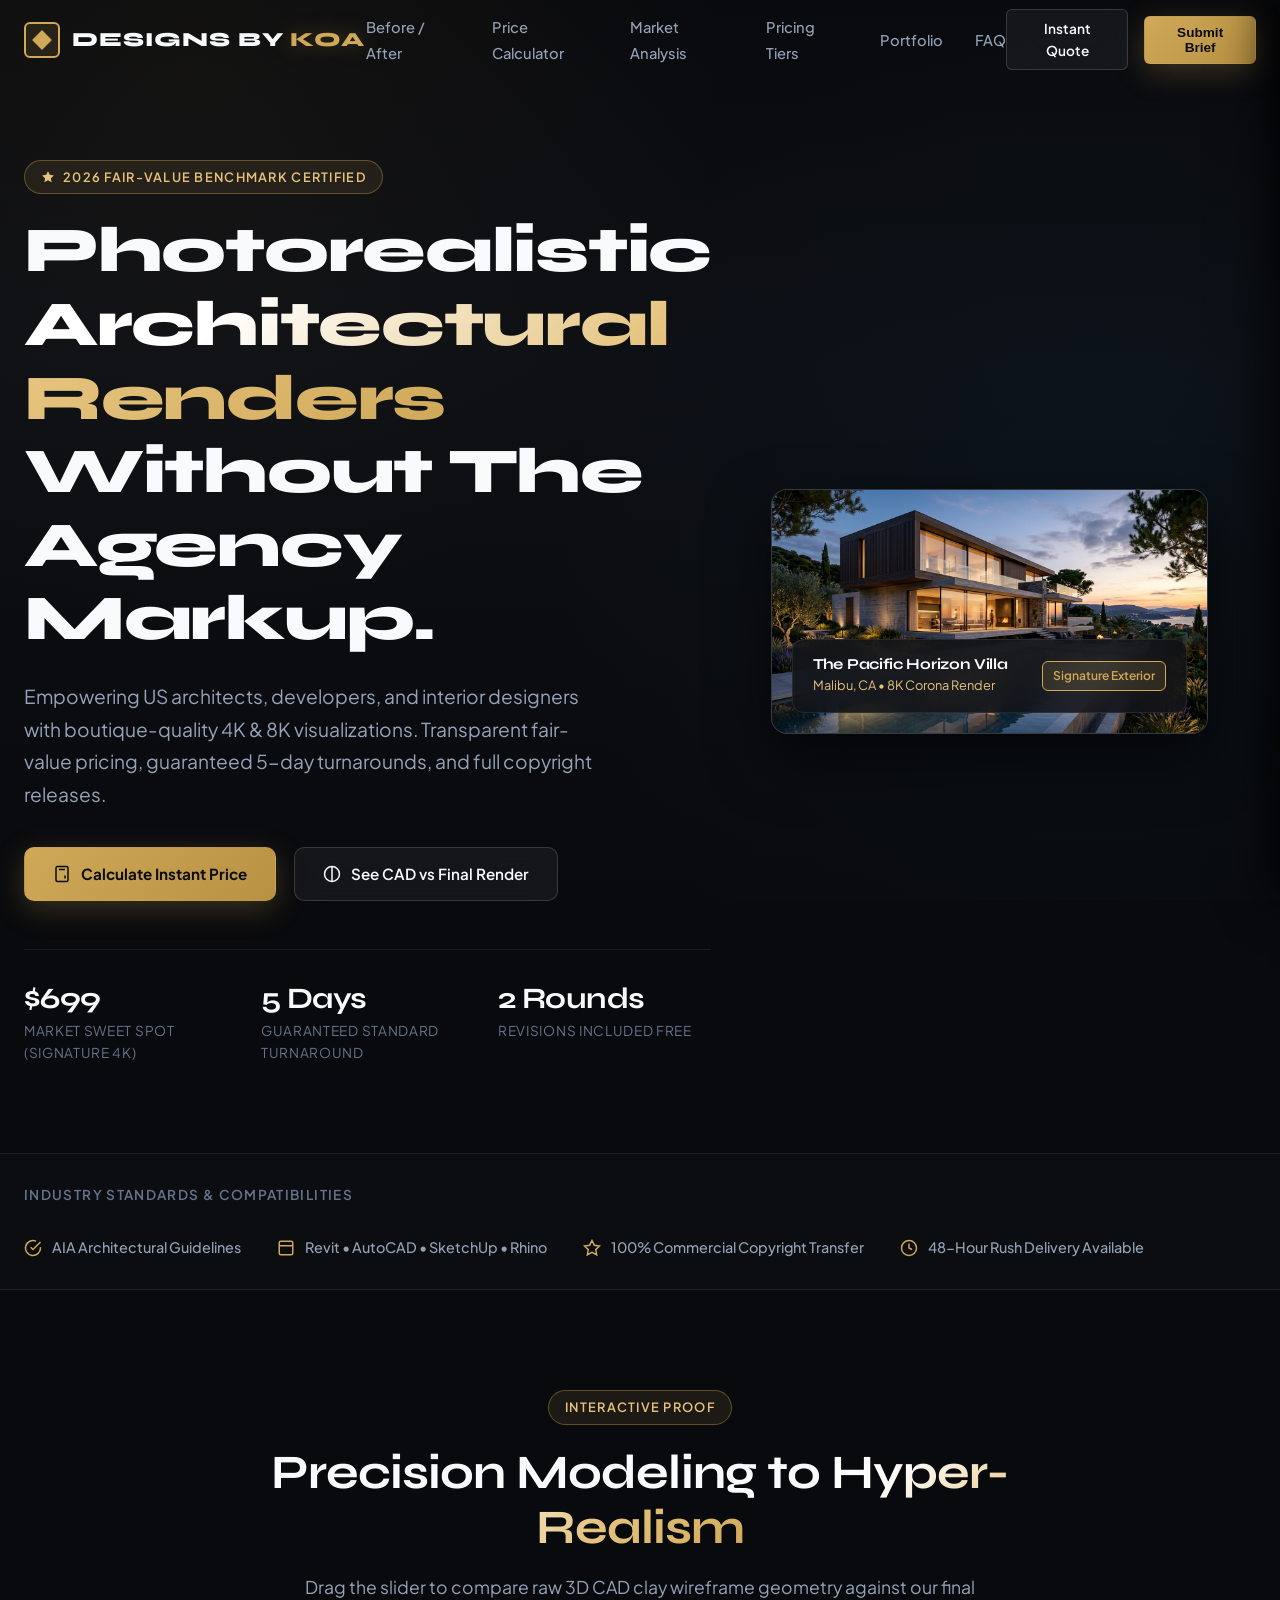
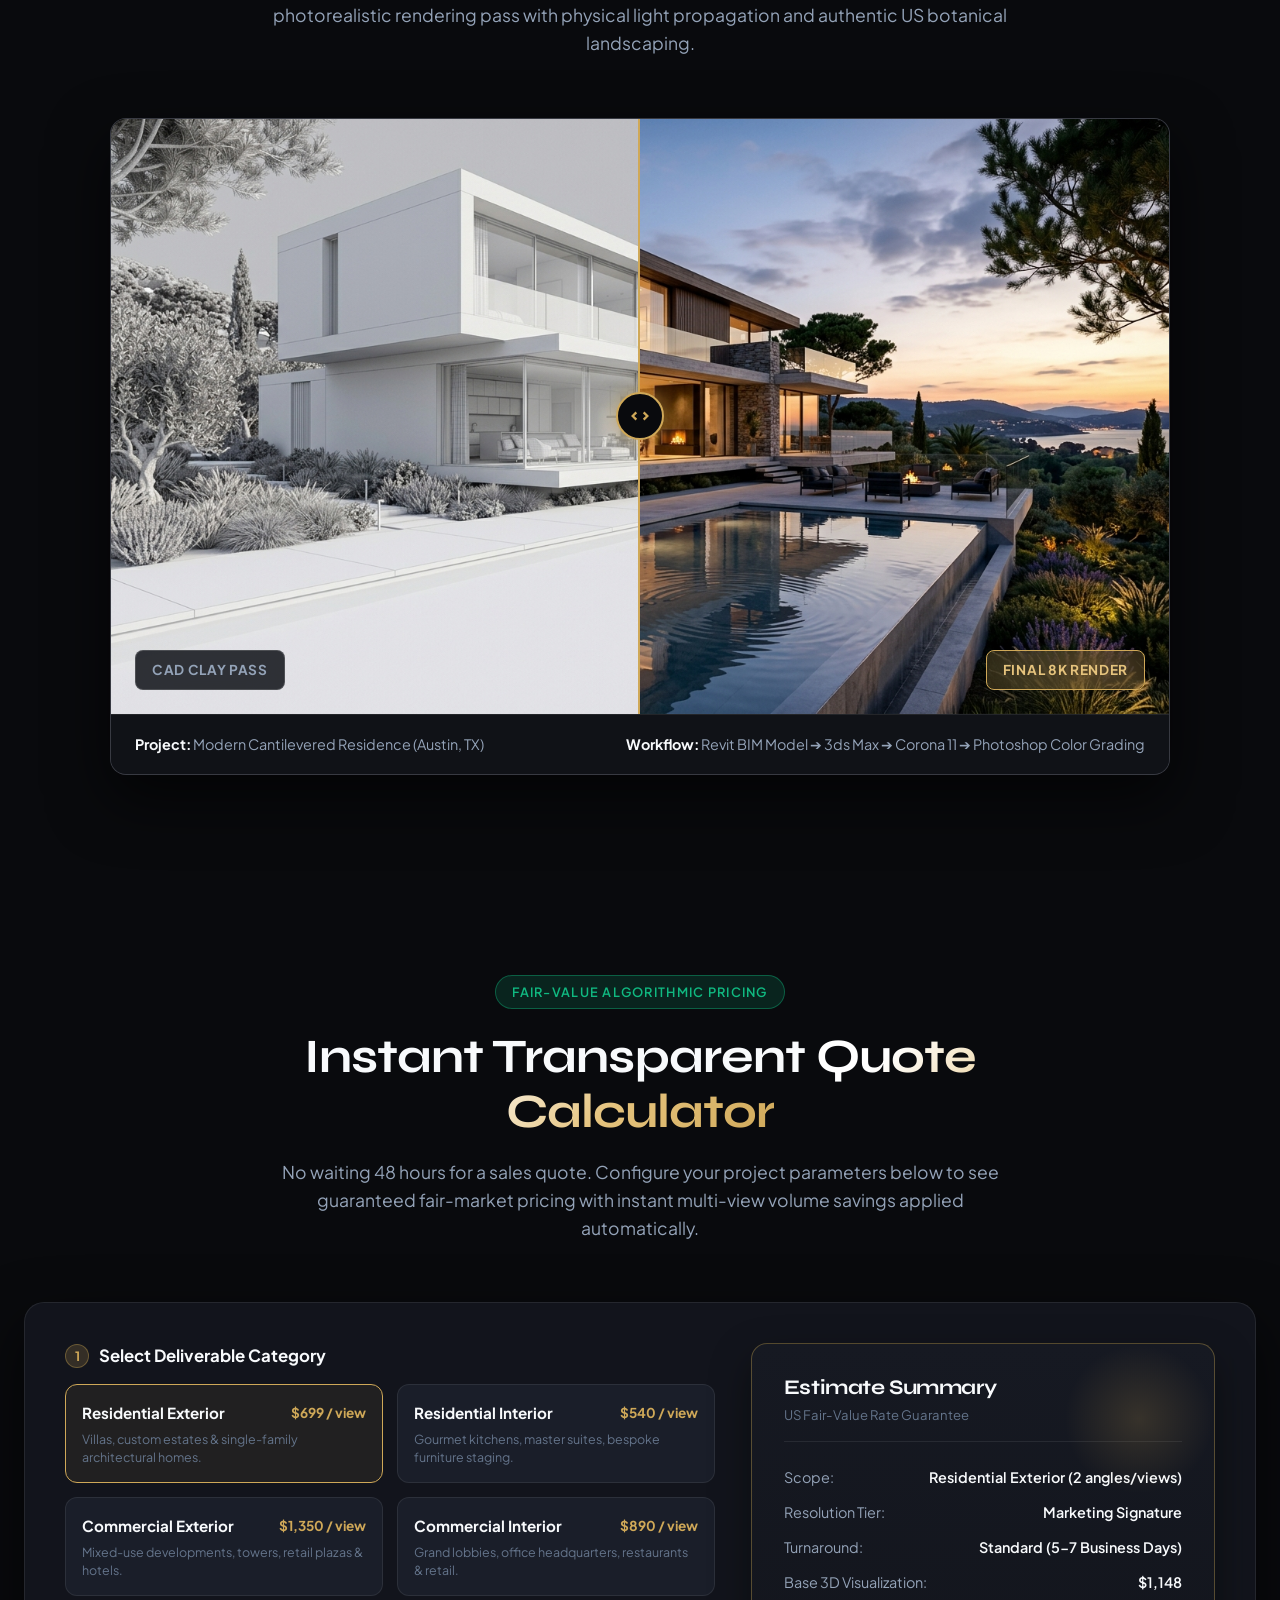
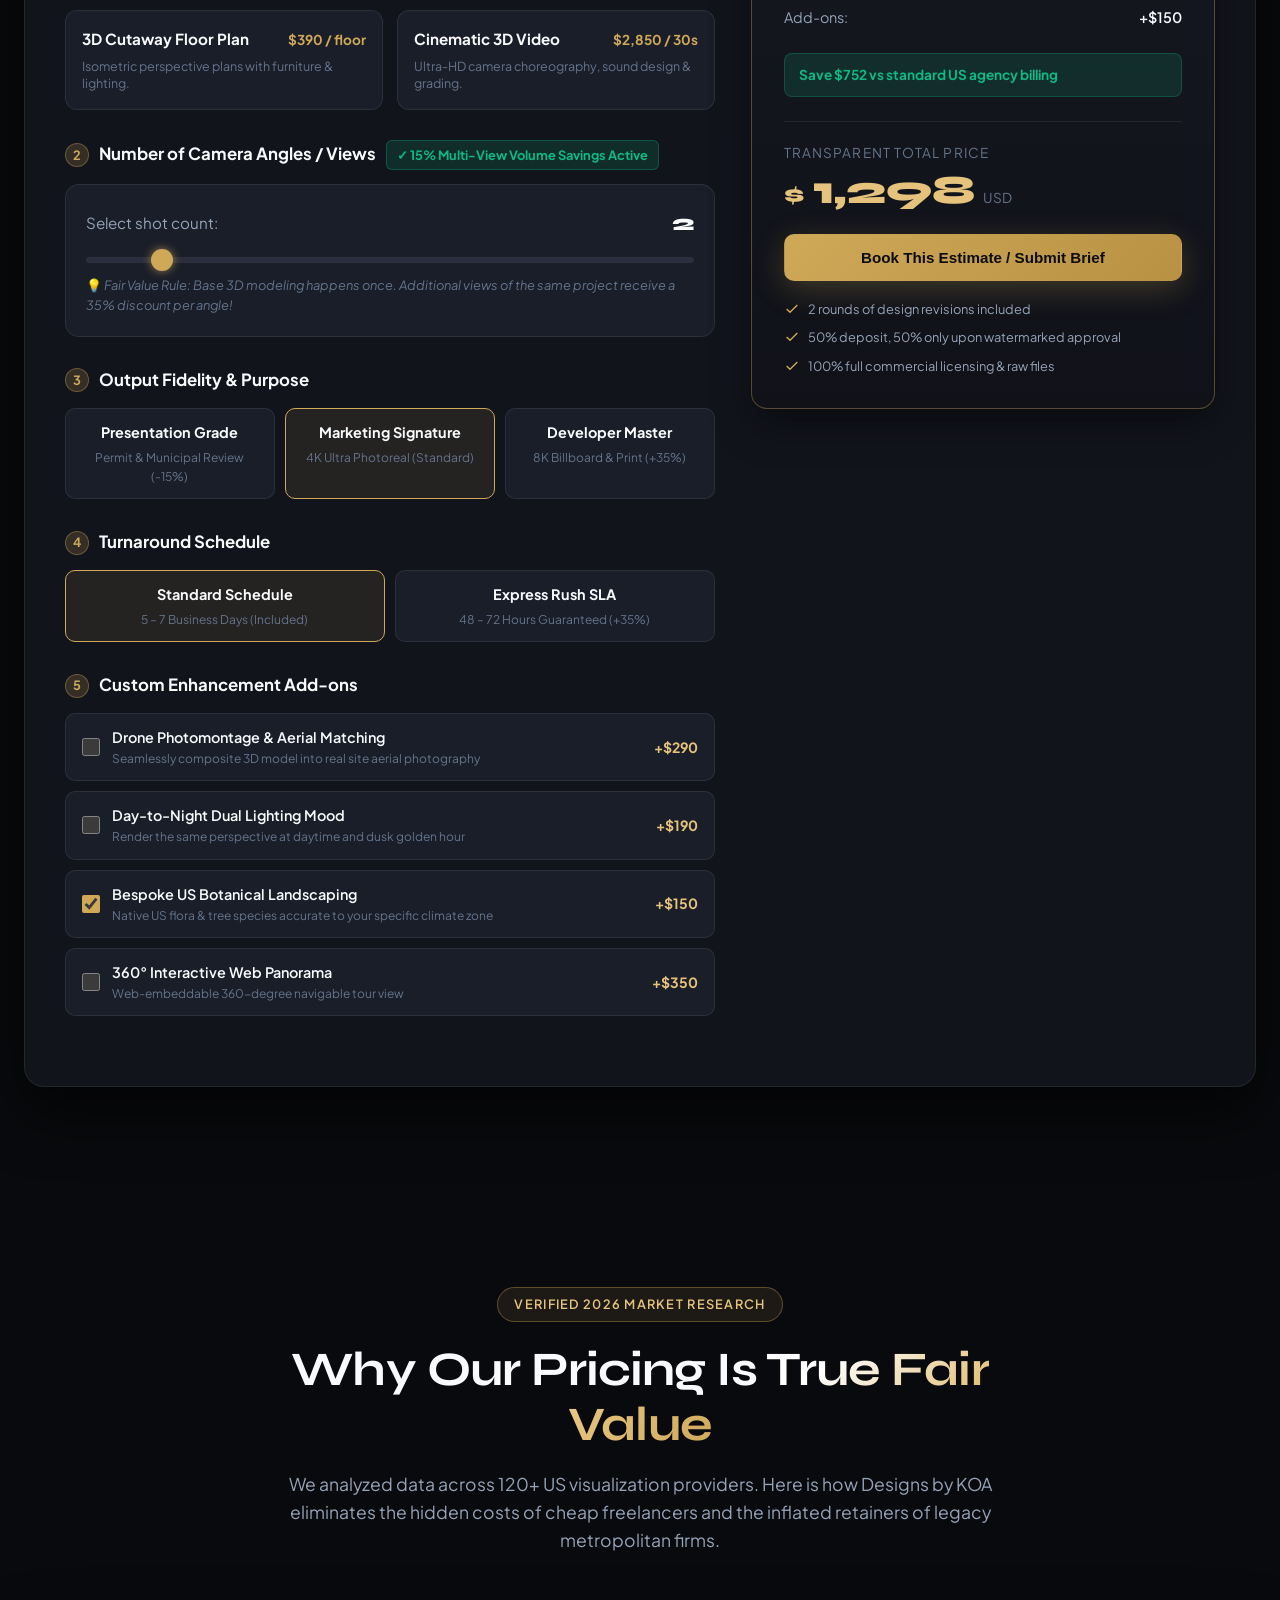
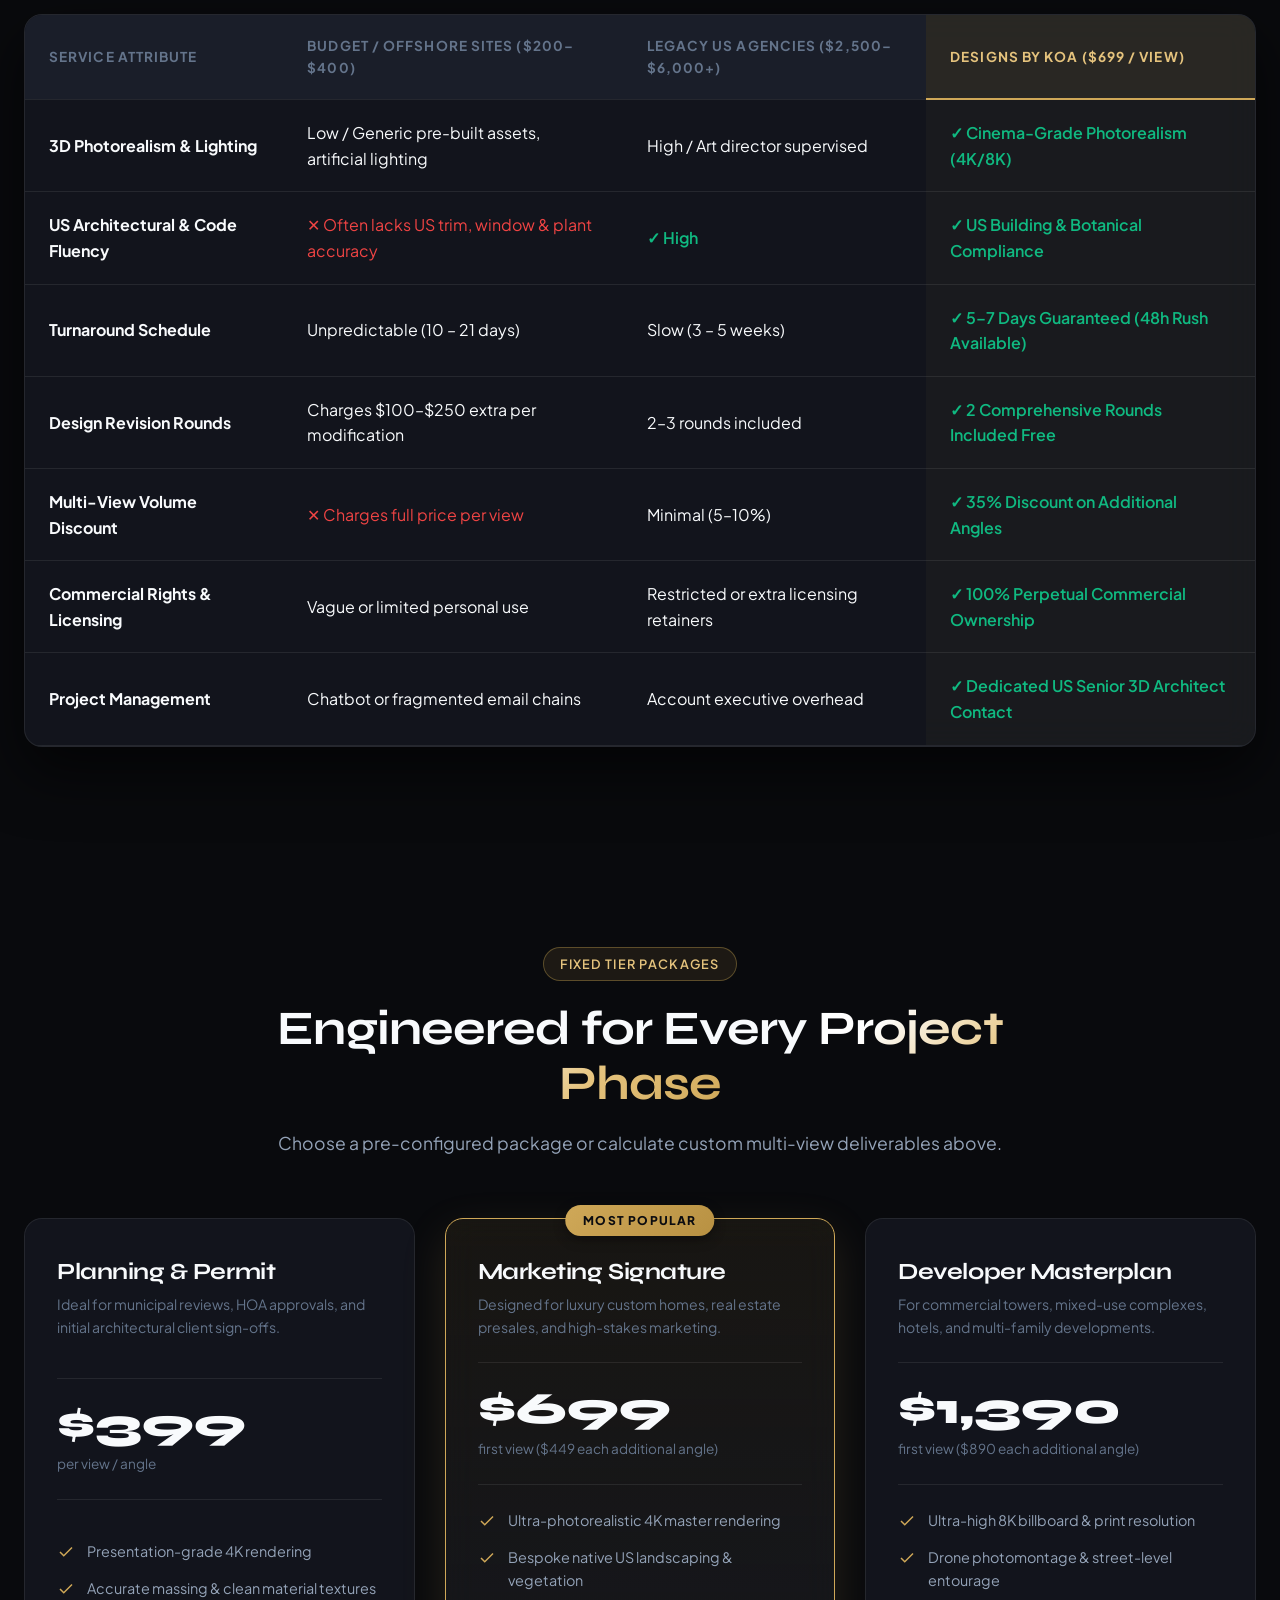
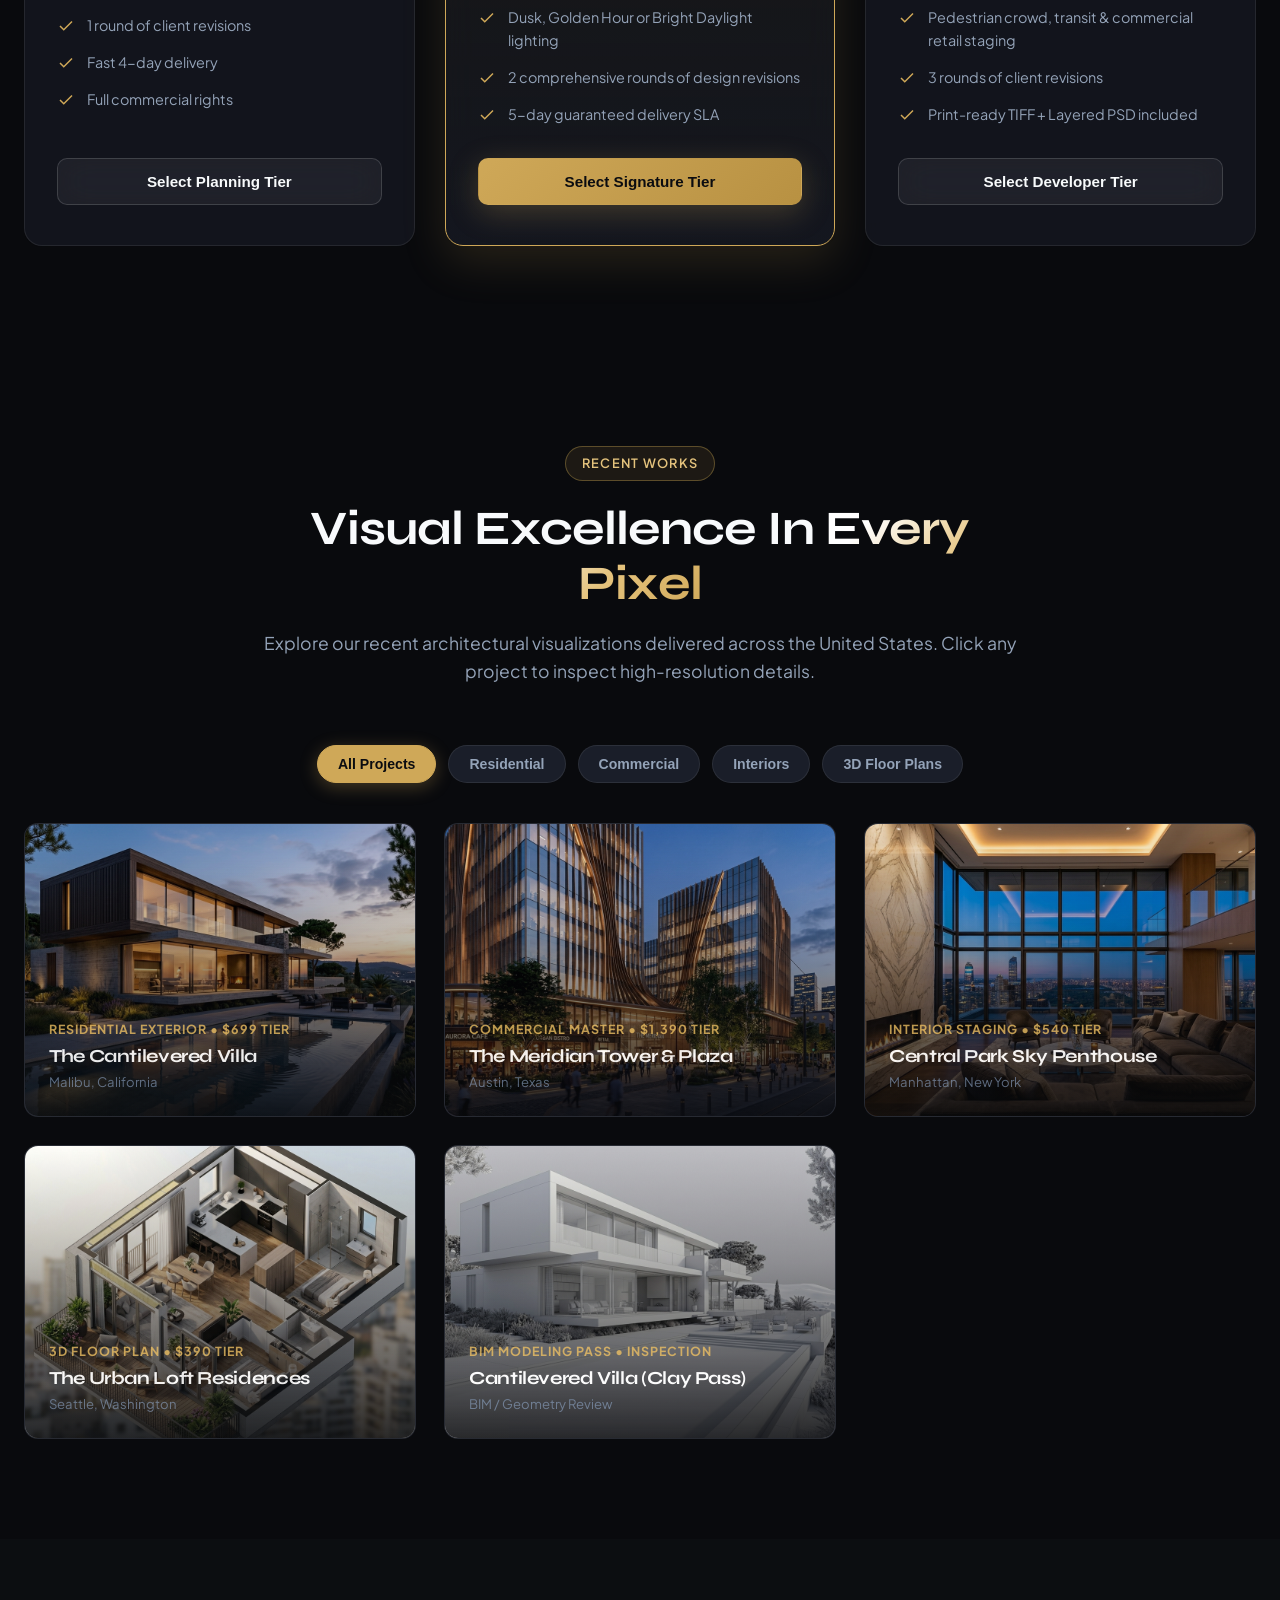
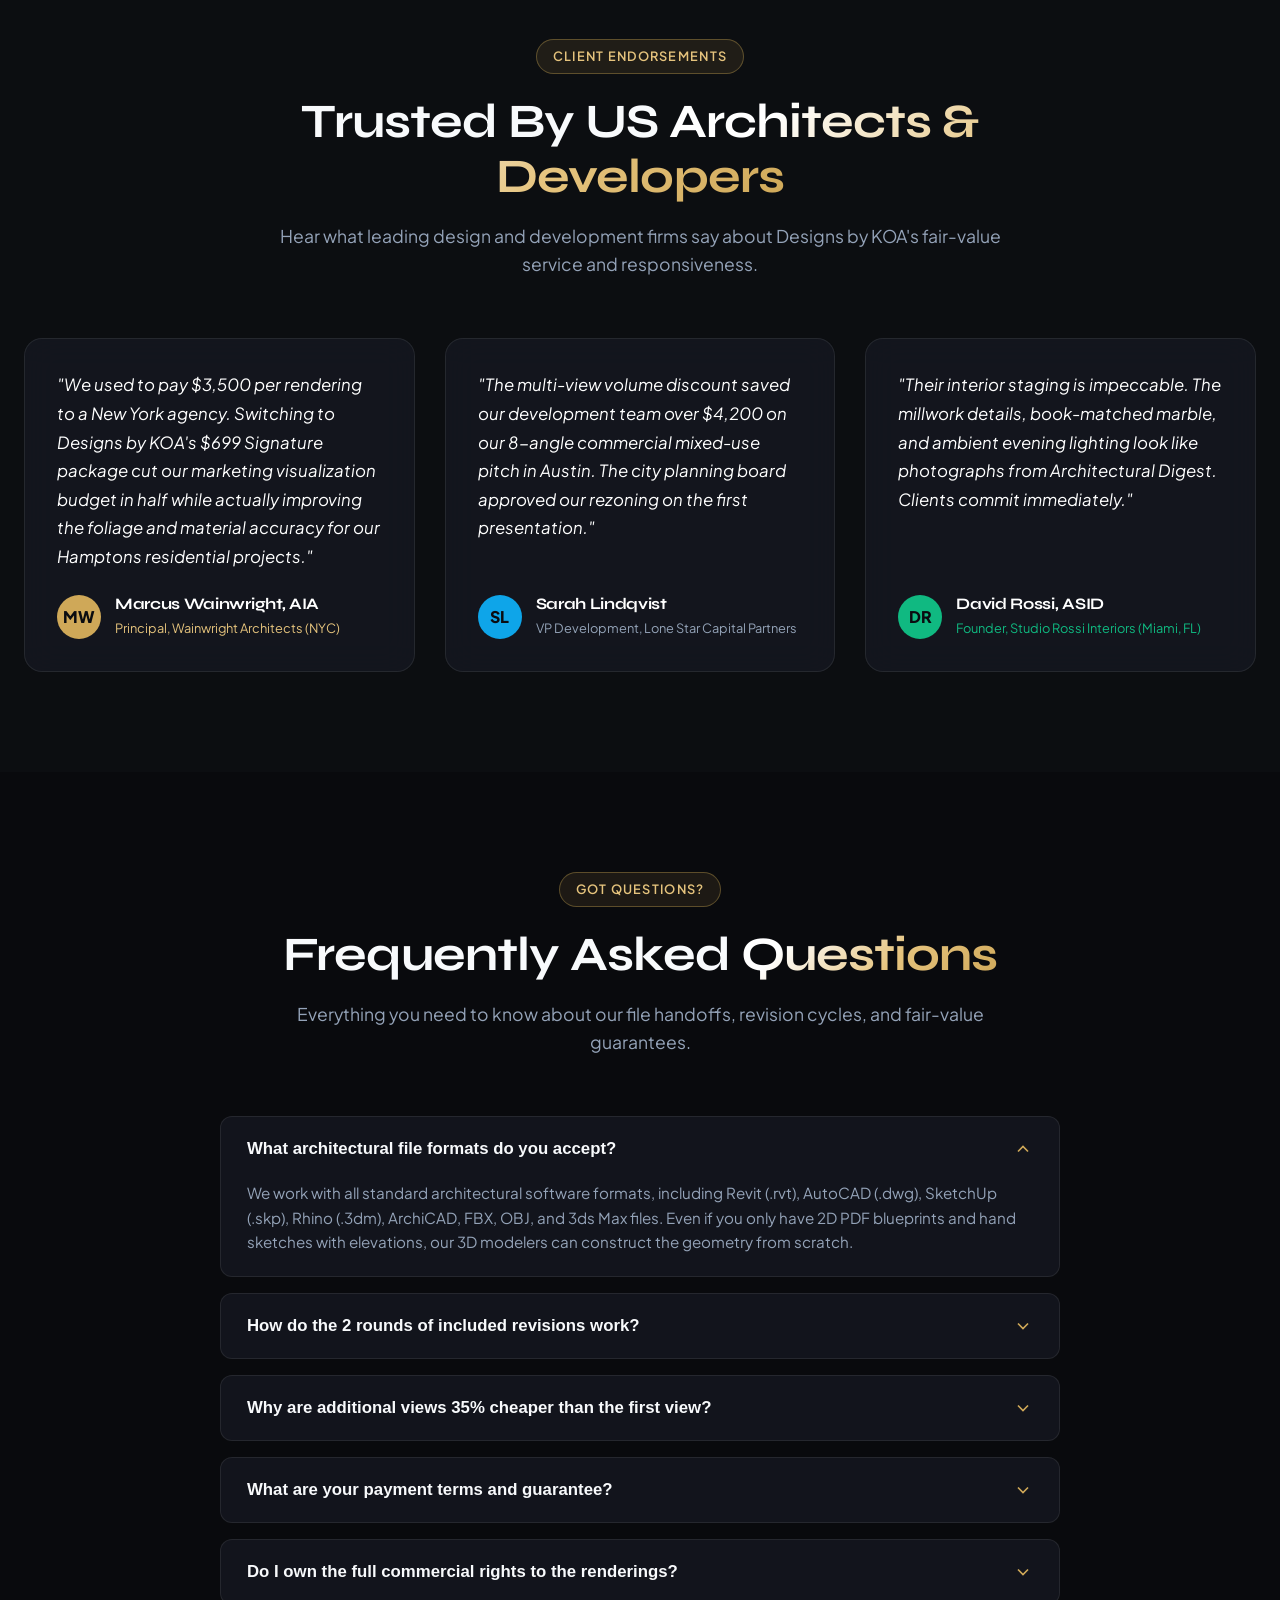
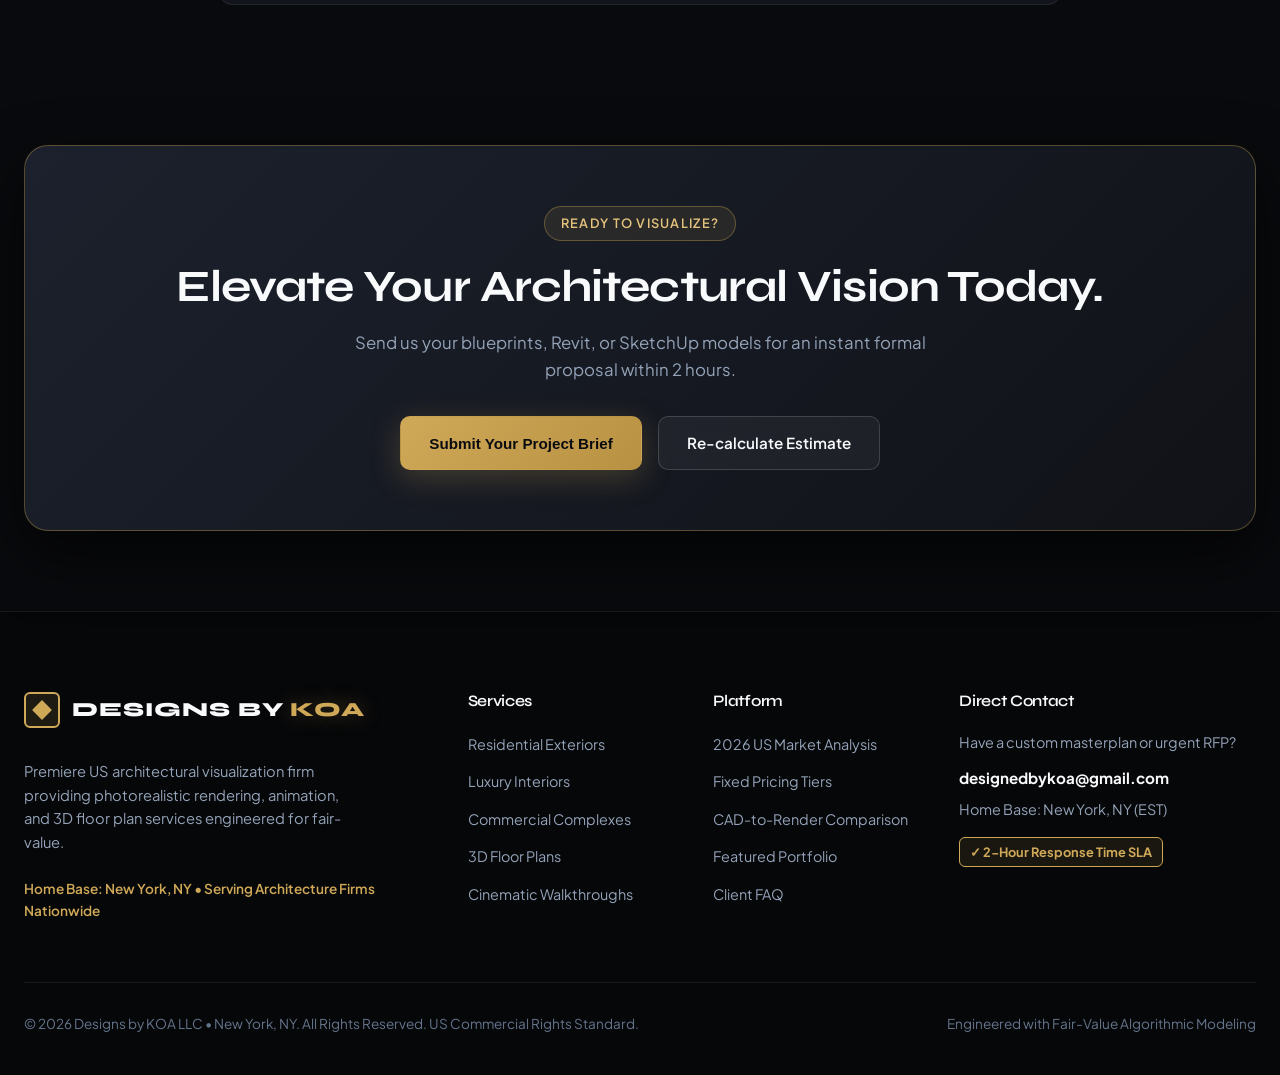
==== commit 3fbf376d: "Add Google Tag Manager, update contact email, set New York base, and connect form to HubSpot CRM API" ====
--- a/index.html
+++ b/index.html
@@ -1,17 +1,35 @@
 <!DOCTYPE html>
 <html lang="en">
+
 <head>
+  <!-- Google Tag Manager -->
+  <script>(function (w, d, s, l, i) {
+      w[l] = w[l] || []; w[l].push({
+        'gtm.start':
+          new Date().getTime(), event: 'gtm.js'
+      }); var f = d.getElementsByTagName(s)[0],
+        j = d.createElement(s), dl = l != 'dataLayer' ? '&l=' + l : ''; j.async = true; j.src =
+          'https://www.googletagmanager.com/gtm.js?id=' + i + dl; f.parentNode.insertBefore(j, f);
+    })(window, document, 'script', 'dataLayer', 'GTM-WFS7LSF2');</script>
+  <!-- End Google Tag Manager -->
   <meta charset="UTF-8">
   <meta name="viewport" content="width=device-width, initial-scale=1.0">
   <title>Designs by KOA | Luxury Architectural 3D Rendering & Fair-Value Visualization (US)</title>
-  <meta name="description" content="Award-winning US architectural rendering studio providing photorealistic 3D exterior, interior, commercial renders, and animations with transparent fair-value pricing.">
-  <meta name="keywords" content="architectural rendering, 3D visualization, architectural renderings cost, archviz pricing US, 3D exterior renders, commercial rendering services, photorealistic renders">
-  
+  <meta name="description"
+    content="Award-winning US architectural rendering studio providing photorealistic 3D exterior, interior, commercial renders, and animations with transparent fair-value pricing.">
+  <meta name="keywords"
+    content="architectural rendering, 3D visualization, architectural renderings cost, archviz pricing US, 3D exterior renders, commercial rendering services, photorealistic renders">
+
   <!-- CSS Stylesheets -->
   <link rel="stylesheet" href="css/style.css">
   <link rel="stylesheet" href="css/components.css">
 </head>
+
 <body>
+  <!-- Google Tag Manager (noscript) -->
+  <noscript><iframe src="https://www.googletagmanager.com/ns.html?id=GTM-WFS7LSF2" height="0" width="0"
+      style="display:none;visibility:hidden"></iframe></noscript>
+  <!-- End Google Tag Manager (noscript) -->
 
   <!-- =========================================================================
        Navigation Header
@@ -54,7 +72,7 @@
       </div>
       <button class="mobile-drawer-close" id="mobileDrawerClose" aria-label="Close menu">&times;</button>
     </div>
-    
+
     <ul class="mobile-nav-links">
       <li><a href="#comparison" class="mobile-nav-link"><span>01</span> Before / After Slider</a></li>
       <li><a href="#calculator" class="mobile-nav-link"><span>02</span> Price Calculator</a></li>
@@ -71,16 +89,17 @@
       <div class="mobile-drawer-contact">
         <div class="drawer-contact-item">
           <svg width="15" height="15" viewBox="0 0 24 24" fill="none" stroke="currentColor" stroke-width="2">
-            <path d="M22 16.92v3a2 2 0 0 1-2.18 2 19.79 19.79 0 0 1-8.63-3.07 19.5 19.5 0 0 1-6-6 19.79 19.79 0 0 1-3.07-8.67A2 2 0 0 1 4.11 2h3a2 2 0 0 1 2 1.72 12.84 12.84 0 0 0 .7 2.81 2 2 0 0 1-.45 2.11L8.09 9.91a16 16 0 0 0 6 6l1.27-1.27a2 2 0 0 1 2.11-.45 12.84 12.84 0 0 0 2.81.7A2 2 0 0 1 22 16.92z"></path>
+            <path d="M21 10c0 7-9 13-9 13s-9-6-9-13a9 9 0 0 1 18 0z"></path>
+            <circle cx="12" cy="10" r="3"></circle>
           </svg>
-          +1 (800) 492-7489
+          Home Base: New York, NY
         </div>
         <div class="drawer-contact-item">
           <svg width="15" height="15" viewBox="0 0 24 24" fill="none" stroke="currentColor" stroke-width="2">
             <path d="M4 4h16c1.1 0 2 .9 2 2v12c0 1.1-.9 2-2 2H4c-1.1 0-2-.9-2-2V6c0-1.1.9-2 2-2z"></path>
             <polyline points="22,6 12,13 2,6"></polyline>
           </svg>
-          projects@designsbykoa.com
+          <a href="mailto:designedbykoa@gmail.com" style="color: inherit; text-decoration: none;">designedbykoa@gmail.com</a>
         </div>
       </div>
     </div>
@@ -95,7 +114,8 @@
         <div class="hero-content">
           <div class="badge-tag">
             <svg width="14" height="14" viewBox="0 0 24 24" fill="currentColor">
-              <path d="M12 2L15.09 8.26L22 9.27L17 14.14L18.18 21.02L12 17.77L5.82 21.02L7 14.14L2 9.27L8.91 8.26L12 2Z"/>
+              <path
+                d="M12 2L15.09 8.26L22 9.27L17 14.14L18.18 21.02L12 17.77L5.82 21.02L7 14.14L2 9.27L8.91 8.26L12 2Z" />
             </svg>
             2026 Fair-Value Benchmark Certified
           </div>
@@ -105,7 +125,8 @@
             Without The Agency Markup.
           </h1>
           <p class="hero-subhead">
-            Empowering US architects, developers, and interior designers with boutique-quality 4K & 8K visualizations. Transparent fair-value pricing, guaranteed 5-day turnarounds, and full copyright releases.
+            Empowering US architects, developers, and interior designers with boutique-quality 4K & 8K visualizations.
+            Transparent fair-value pricing, guaranteed 5-day turnarounds, and full copyright releases.
           </p>
 
           <div class="hero-cta-group">
@@ -150,7 +171,9 @@
         </div>
 
         <div class="hero-visual-card">
-          <img src="assets/exterior_final.jpg" alt="Photorealistic architectural visualization of luxury modern villa in Malibu" width="800" height="450" id="heroFeatureImg">
+          <img src="assets/exterior_final.jpg"
+            alt="Photorealistic architectural visualization of luxury modern villa in Malibu" width="800" height="450"
+            id="heroFeatureImg">
           <div class="hero-badge-overlay">
             <div class="overlay-info">
               <h5>The Pacific Horizon Villa</h5>
@@ -186,7 +209,9 @@
         </div>
         <div class="trust-badge-item">
           <svg width="18" height="18" viewBox="0 0 24 24" fill="none" stroke="currentColor" stroke-width="2">
-            <polygon points="12 2 15.09 8.26 22 9.27 17 14.14 18.18 21.02 12 17.77 5.82 21.02 7 14.14 2 9.27 8.91 8.26 12 2"></polygon>
+            <polygon
+              points="12 2 15.09 8.26 22 9.27 17 14.14 18.18 21.02 12 17.77 5.82 21.02 7 14.14 2 9.27 8.91 8.26 12 2">
+            </polygon>
           </svg>
           100% Commercial Copyright Transfer
         </div>
@@ -210,7 +235,8 @@
         <div class="badge-tag">Interactive Proof</div>
         <h2 class="section-title">Precision Modeling to <span class="text-gradient">Hyper-Realism</span></h2>
         <p class="section-desc">
-          Drag the slider to compare raw 3D CAD clay wireframe geometry against our final photorealistic rendering pass with physical light propagation and authentic US botanical landscaping.
+          Drag the slider to compare raw 3D CAD clay wireframe geometry against our final photorealistic rendering pass
+          with physical light propagation and authentic US botanical landscaping.
         </p>
       </div>
 
@@ -218,7 +244,7 @@
         <div class="comparison-slider">
           <!-- Final Render (Base Layer) -->
           <img src="assets/exterior_final.jpg" class="comparison-image" alt="Final Photorealistic Architectural Render">
-          
+
           <!-- Clay Wireframe (Top Layer) -->
           <div class="comparison-before">
             <img src="assets/exterior_clay.jpg" alt="CAD Wireframe Clay Pass">
@@ -253,14 +279,15 @@
         <div class="badge-tag badge-emerald">Fair-Value Algorithmic Pricing</div>
         <h2 class="section-title">Instant Transparent <span class="text-gradient">Quote Calculator</span></h2>
         <p class="section-desc">
-          No waiting 48 hours for a sales quote. Configure your project parameters below to see guaranteed fair-market pricing with instant multi-view volume savings applied automatically.
+          No waiting 48 hours for a sales quote. Configure your project parameters below to see guaranteed fair-market
+          pricing with instant multi-view volume savings applied automatically.
         </p>
       </div>
 
       <div class="calculator-container">
         <!-- Calculator Controls (Left Column) -->
         <div class="calc-controls">
-          
+
           <!-- Step 1: Category -->
           <div class="calc-form-group">
             <div class="calc-section-title">
@@ -334,7 +361,8 @@
                 <input type="range" min="1" max="10" value="2" class="views-range-input" id="viewsRangeInput">
               </div>
               <p style="font-size: 0.8rem; color: var(--text-muted); margin-top: 12px;">
-                💡 <em>Fair Value Rule: Base 3D modeling happens once. Additional views of the same project receive a 35% discount per angle!</em>
+                💡 <em>Fair Value Rule: Base 3D modeling happens once. Additional views of the same project receive a
+                  35% discount per angle!</em>
               </p>
             </div>
           </div>
@@ -413,7 +441,8 @@
                   <input type="checkbox" data-addon="landscape" checked>
                   <div class="addon-info">
                     <div class="addon-name">Bespoke US Botanical Landscaping</div>
-                    <div class="addon-detail">Native US flora & tree species accurate to your specific climate zone</div>
+                    <div class="addon-detail">Native US flora & tree species accurate to your specific climate zone
+                    </div>
                   </div>
                 </div>
                 <span class="addon-cost">+$150</span>
@@ -522,11 +551,219 @@
         <div class="badge-tag">Verified 2026 Market Research</div>
         <h2 class="section-title">Why Our Pricing Is <span class="text-gradient">True Fair Value</span></h2>
         <p class="section-desc">
-          We analyzed data across 120+ US visualization providers. Here is how Designs by KOA eliminates the hidden costs of cheap freelancers and the inflated retainers of legacy metropolitan firms.
+          We analyzed data across 120+ US visualization providers. Here is how Designs by KOA eliminates the hidden
+          costs of cheap freelancers and the inflated retainers of legacy metropolitan firms.
         </p>
       </div>
 
-      <div class="market-table-card">
+      <!-- Mobile View Switcher (Visible on <= 768px) -->
+      <div class="market-view-toggle" id="marketViewToggle">
+        <button class="view-toggle-btn active" data-view="cards" id="toggleCardsBtn">
+          <svg width="15" height="15" viewBox="0 0 24 24" fill="none" stroke="currentColor" stroke-width="2">
+            <rect x="3" y="3" width="7" height="7"></rect>
+            <rect x="14" y="3" width="7" height="7"></rect>
+            <rect x="14" y="14" width="7" height="7"></rect>
+            <rect x="3" y="14" width="7" height="7"></rect>
+          </svg>
+          Card View
+        </button>
+        <button class="view-toggle-btn" data-view="table" id="toggleTableBtn">
+          <svg width="15" height="15" viewBox="0 0 24 24" fill="none" stroke="currentColor" stroke-width="2">
+            <line x1="3" y1="12" x2="21" y2="12"></line>
+            <line x1="3" y1="6" x2="21" y2="6"></line>
+            <line x1="3" y1="18" x2="21" y2="18"></line>
+          </svg>
+          Full Table
+        </button>
+      </div>
+
+      <!-- Mobile Comparison Cards (Default on <= 768px) -->
+      <div class="market-mobile-cards" id="marketMobileCards">
+        <!-- Card 1 -->
+        <div class="market-comp-card">
+          <div class="comp-card-header">
+            <span class="comp-card-num">01</span>
+            <h4>3D Photorealism & Lighting</h4>
+          </div>
+          <div class="comp-winner-block">
+            <div class="winner-header">
+              <span class="winner-tag">Designs by KOA • $699 / view</span>
+            </div>
+            <div class="winner-value">
+              <span class="status-check">✓ Cinema-Grade Photorealism (4K/8K)</span>
+            </div>
+          </div>
+          <div class="comp-alternatives-grid">
+            <div class="alt-item">
+              <span class="alt-label">Budget / Offshore ($200–$400)</span>
+              <span class="alt-desc">Low / Generic pre-built assets, artificial lighting</span>
+            </div>
+            <div class="alt-item">
+              <span class="alt-label">Legacy US Agencies ($2.5k–$6k+)</span>
+              <span class="alt-desc">High / Art director supervised</span>
+            </div>
+          </div>
+        </div>
+
+        <!-- Card 2 -->
+        <div class="market-comp-card">
+          <div class="comp-card-header">
+            <span class="comp-card-num">02</span>
+            <h4>US Architectural & Code Fluency</h4>
+          </div>
+          <div class="comp-winner-block">
+            <div class="winner-header">
+              <span class="winner-tag">Designs by KOA • $699 / view</span>
+            </div>
+            <div class="winner-value">
+              <span class="status-check">✓ US Building & Botanical Compliance</span>
+            </div>
+          </div>
+          <div class="comp-alternatives-grid">
+            <div class="alt-item">
+              <span class="alt-label">Budget / Offshore ($200–$400)</span>
+              <span class="alt-desc status-cross">✕ Often lacks US trim, window & plant accuracy</span>
+            </div>
+            <div class="alt-item">
+              <span class="alt-label">Legacy US Agencies ($2.5k–$6k+)</span>
+              <span class="alt-desc status-check">✓ High standard</span>
+            </div>
+          </div>
+        </div>
+
+        <!-- Card 3 -->
+        <div class="market-comp-card">
+          <div class="comp-card-header">
+            <span class="comp-card-num">03</span>
+            <h4>Turnaround Schedule</h4>
+          </div>
+          <div class="comp-winner-block">
+            <div class="winner-header">
+              <span class="winner-tag">Designs by KOA • $699 / view</span>
+            </div>
+            <div class="winner-value">
+              <span class="status-check">✓ 5–7 Days Guaranteed (48h Rush Available)</span>
+            </div>
+          </div>
+          <div class="comp-alternatives-grid">
+            <div class="alt-item">
+              <span class="alt-label">Budget / Offshore ($200–$400)</span>
+              <span class="alt-desc">Unpredictable (10 – 21 days)</span>
+            </div>
+            <div class="alt-item">
+              <span class="alt-label">Legacy US Agencies ($2.5k–$6k+)</span>
+              <span class="alt-desc">Slow (3 – 5 weeks)</span>
+            </div>
+          </div>
+        </div>
+
+        <!-- Card 4 -->
+        <div class="market-comp-card">
+          <div class="comp-card-header">
+            <span class="comp-card-num">04</span>
+            <h4>Design Revision Rounds</h4>
+          </div>
+          <div class="comp-winner-block">
+            <div class="winner-header">
+              <span class="winner-tag">Designs by KOA • $699 / view</span>
+            </div>
+            <div class="winner-value">
+              <span class="status-check">✓ 2 Comprehensive Rounds Included Free</span>
+            </div>
+          </div>
+          <div class="comp-alternatives-grid">
+            <div class="alt-item">
+              <span class="alt-label">Budget / Offshore ($200–$400)</span>
+              <span class="alt-desc status-cross">Charges $100–$250 extra per change</span>
+            </div>
+            <div class="alt-item">
+              <span class="alt-label">Legacy US Agencies ($2.5k–$6k+)</span>
+              <span class="alt-desc status-check">2–3 rounds included</span>
+            </div>
+          </div>
+        </div>
+
+        <!-- Card 5 -->
+        <div class="market-comp-card">
+          <div class="comp-card-header">
+            <span class="comp-card-num">05</span>
+            <h4>Multi-View Volume Discount</h4>
+          </div>
+          <div class="comp-winner-block">
+            <div class="winner-header">
+              <span class="winner-tag">Designs by KOA • $699 / view</span>
+            </div>
+            <div class="winner-value">
+              <span class="status-check">✓ 35% Discount on Additional Angles</span>
+            </div>
+          </div>
+          <div class="comp-alternatives-grid">
+            <div class="alt-item">
+              <span class="alt-label">Budget / Offshore ($200–$400)</span>
+              <span class="alt-desc status-cross">✕ Charges full price per view</span>
+            </div>
+            <div class="alt-item">
+              <span class="alt-label">Legacy US Agencies ($2.5k–$6k+)</span>
+              <span class="alt-desc">Minimal (5–10%)</span>
+            </div>
+          </div>
+        </div>
+
+        <!-- Card 6 -->
+        <div class="market-comp-card">
+          <div class="comp-card-header">
+            <span class="comp-card-num">06</span>
+            <h4>Commercial Rights & Licensing</h4>
+          </div>
+          <div class="comp-winner-block">
+            <div class="winner-header">
+              <span class="winner-tag">Designs by KOA • $699 / view</span>
+            </div>
+            <div class="winner-value">
+              <span class="status-check">✓ 100% Perpetual Commercial Ownership</span>
+            </div>
+          </div>
+          <div class="comp-alternatives-grid">
+            <div class="alt-item">
+              <span class="alt-label">Budget / Offshore ($200–$400)</span>
+              <span class="alt-desc">Vague or limited personal use</span>
+            </div>
+            <div class="alt-item">
+              <span class="alt-label">Legacy US Agencies ($2.5k–$6k+)</span>
+              <span class="alt-desc">Restricted or extra licensing fees</span>
+            </div>
+          </div>
+        </div>
+
+        <!-- Card 7 -->
+        <div class="market-comp-card">
+          <div class="comp-card-header">
+            <span class="comp-card-num">07</span>
+            <h4>Project Management</h4>
+          </div>
+          <div class="comp-winner-block">
+            <div class="winner-header">
+              <span class="winner-tag">Designs by KOA • $699 / view</span>
+            </div>
+            <div class="winner-value">
+              <span class="status-check">✓ Dedicated US Senior 3D Architect</span>
+            </div>
+          </div>
+          <div class="comp-alternatives-grid">
+            <div class="alt-item">
+              <span class="alt-label">Budget / Offshore ($200–$400)</span>
+              <span class="alt-desc">Chatbot or fragmented email chains</span>
+            </div>
+            <div class="alt-item">
+              <span class="alt-label">Legacy US Agencies ($2.5k–$6k+)</span>
+              <span class="alt-desc">Account executive overhead</span>
+            </div>
+          </div>
+        </div>
+      </div>
+
+      <!-- Desktop Table Card (Default on > 768px) -->
+      <div class="market-table-card" id="marketTableCard">
         <div class="table-scroll-hint">
           <svg width="15" height="15" viewBox="0 0 24 24" fill="none" stroke="currentColor" stroke-width="2">
             <polyline points="9 18 15 12 9 6"></polyline>
@@ -560,7 +797,8 @@
                 <td><strong>Turnaround Schedule</strong></td>
                 <td>Unpredictable (10 – 21 days)</td>
                 <td>Slow (3 – 5 weeks)</td>
-                <td class="col-highlight"><span class="status-check">✓ 5–7 Days Guaranteed (48h Rush Available)</span></td>
+                <td class="col-highlight"><span class="status-check">✓ 5–7 Days Guaranteed (48h Rush Available)</span>
+                </td>
               </tr>
               <tr>
                 <td><strong>Design Revision Rounds</strong></td>
@@ -584,7 +822,8 @@
                 <td><strong>Project Management</strong></td>
                 <td>Chatbot or fragmented email chains</td>
                 <td>Account executive overhead</td>
-                <td class="col-highlight"><span class="status-check">✓ Dedicated US Senior 3D Architect Contact</span></td>
+                <td class="col-highlight"><span class="status-check">✓ Dedicated US Senior 3D Architect Contact</span>
+                </td>
               </tr>
             </tbody>
           </table>
@@ -660,7 +899,7 @@
         <!-- Tier 2: Marketing Signature (Featured) -->
         <div class="pricing-card featured">
           <div class="featured-pill">Most Popular</div>
-          
+
           <div class="card-header-block">
             <h3>Marketing Signature</h3>
             <p>Designed for luxury custom homes, real estate presales, and high-stakes marketing.</p>
@@ -771,7 +1010,8 @@
         <div class="badge-tag">Recent Works</div>
         <h2 class="section-title">Visual Excellence In <span class="text-gradient">Every Pixel</span></h2>
         <p class="section-desc">
-          Explore our recent architectural visualizations delivered across the United States. Click any project to inspect high-resolution details.
+          Explore our recent architectural visualizations delivered across the United States. Click any project to
+          inspect high-resolution details.
         </p>
       </div>
 
@@ -787,7 +1027,8 @@
       <!-- Portfolio Grid -->
       <div class="portfolio-grid">
         <!-- Project 1 -->
-        <div class="portfolio-card" data-category="residential" data-category-label="Residential Exterior" data-title="The Cantilevered Villa" data-specs="3ds Max + Corona 11 • 8K Output • Malibu, CA">
+        <div class="portfolio-card" data-category="residential" data-category-label="Residential Exterior"
+          data-title="The Cantilevered Villa" data-specs="3ds Max + Corona 11 • 8K Output • Malibu, CA">
           <img src="assets/exterior_final.jpg" alt="Luxury Villa Rendering Malibu">
           <div class="portfolio-overlay">
             <span class="portfolio-meta">Residential Exterior • $699 Tier</span>
@@ -797,7 +1038,8 @@
         </div>
 
         <!-- Project 2 -->
-        <div class="portfolio-card" data-category="commercial" data-category-label="Commercial Mixed-Use" data-title="The Meridian Tower" data-specs="Unreal Engine 5.4 + Corona • 8K Master • Austin, TX">
+        <div class="portfolio-card" data-category="commercial" data-category-label="Commercial Mixed-Use"
+          data-title="The Meridian Tower" data-specs="Unreal Engine 5.4 + Corona • 8K Master • Austin, TX">
           <img src="assets/commercial_tower.jpg" alt="Commercial Skyscraper Rendering Austin">
           <div class="portfolio-overlay">
             <span class="portfolio-meta">Commercial Master • $1,390 Tier</span>
@@ -807,7 +1049,9 @@
         </div>
 
         <!-- Project 3 -->
-        <div class="portfolio-card" data-category="interior" data-category-label="Luxury Penthouse Interior" data-title="Central Park Sky Penthouse" data-specs="3ds Max + V-Ray 6 • Calacatta Marble & Italian Furnishings • New York, NY">
+        <div class="portfolio-card" data-category="interior" data-category-label="Luxury Penthouse Interior"
+          data-title="Central Park Sky Penthouse"
+          data-specs="3ds Max + V-Ray 6 • Calacatta Marble & Italian Furnishings • New York, NY">
           <img src="assets/interior_penthouse.jpg" alt="Luxury Penthouse Interior Rendering New York">
           <div class="portfolio-overlay">
             <span class="portfolio-meta">Interior Staging • $540 Tier</span>
@@ -817,7 +1061,9 @@
         </div>
 
         <!-- Project 4 -->
-        <div class="portfolio-card" data-category="floorplan" data-category-label="3D Isometric Cutaway" data-title="The Urban Loft Residences" data-specs="Photorealistic PBR Materials • Oak Parquet & Custom Millwork • Seattle, WA">
+        <div class="portfolio-card" data-category="floorplan" data-category-label="3D Isometric Cutaway"
+          data-title="The Urban Loft Residences"
+          data-specs="Photorealistic PBR Materials • Oak Parquet & Custom Millwork • Seattle, WA">
           <img src="assets/floorplan_isometric.jpg" alt="3D Isometric Cutaway Floor Plan Rendering">
           <div class="portfolio-overlay">
             <span class="portfolio-meta">3D Floor Plan • $390 Tier</span>
@@ -827,7 +1073,9 @@
         </div>
 
         <!-- Project 5 (Clay Showcase) -->
-        <div class="portfolio-card" data-category="residential" data-category-label="CAD Wireframe Modeling" data-title="Cantilevered Villa (Clay Pass)" data-specs="Raw Polygonal Mesh • Ambient Occlusion Shading • Revit CAD Handoff">
+        <div class="portfolio-card" data-category="residential" data-category-label="CAD Wireframe Modeling"
+          data-title="Cantilevered Villa (Clay Pass)"
+          data-specs="Raw Polygonal Mesh • Ambient Occlusion Shading • Revit CAD Handoff">
           <img src="assets/exterior_clay.jpg" alt="3D Architectural Clay Pass">
           <div class="portfolio-overlay">
             <span class="portfolio-meta">BIM Modeling Pass • Inspection</span>
@@ -848,52 +1096,63 @@
         <div class="badge-tag">Client Endorsements</div>
         <h2 class="section-title">Trusted By US <span class="text-gradient">Architects & Developers</span></h2>
         <p class="section-desc">
-          Hear what leading design and development firms say about Designs by KOA's fair-value service and responsiveness.
+          Hear what leading design and development firms say about Designs by KOA's fair-value service and
+          responsiveness.
         </p>
       </div>
 
       <div class="pricing-grid">
         <div class="pricing-card" style="padding: 32px;">
           <p style="font-size: 1.05rem; line-height: 1.7; color: #fff; margin-bottom: 24px; font-style: italic;">
-            "We used to pay $3,500 per rendering to a New York agency. Switching to Designs by KOA's $699 Signature package cut our marketing visualization budget in half while actually improving the foliage and material accuracy for our Hamptons residential projects."
+            "We used to pay $3,500 per rendering to a New York agency. Switching to Designs by KOA's $699 Signature
+            package cut our marketing visualization budget in half while actually improving the foliage and material
+            accuracy for our Hamptons residential projects."
           </p>
           <div style="display: flex; align-items: center; gap: 14px;">
-            <div style="width: 44px; height: 44px; border-radius: 50%; background: var(--accent-gold); display: flex; align-items: center; justify-content: center; font-weight: 800; color: #0b0c10;">
+            <div
+              style="width: 44px; height: 44px; border-radius: 50%; background: var(--accent-gold); display: flex; align-items: center; justify-content: center; font-weight: 800; color: #0b0c10;">
               MW
             </div>
             <div>
               <h5 style="font-size: 1rem; color: #fff;">Marcus Wainwright, AIA</h5>
-              <span style="font-size: 0.8rem; color: var(--accent-gold-light);">Principal, Wainwright Architects (NYC)</span>
+              <span style="font-size: 0.8rem; color: var(--accent-gold-light);">Principal, Wainwright Architects
+                (NYC)</span>
             </div>
           </div>
         </div>
 
         <div class="pricing-card" style="padding: 32px;">
           <p style="font-size: 1.05rem; line-height: 1.7; color: #fff; margin-bottom: 24px; font-style: italic;">
-            "The multi-view volume discount saved our development team over $4,200 on our 8-angle commercial mixed-use pitch in Austin. The city planning board approved our rezoning on the first presentation."
+            "The multi-view volume discount saved our development team over $4,200 on our 8-angle commercial mixed-use
+            pitch in Austin. The city planning board approved our rezoning on the first presentation."
           </p>
           <div style="display: flex; align-items: center; gap: 14px;">
-            <div style="width: 44px; height: 44px; border-radius: 50%; background: var(--accent-cyan); display: flex; align-items: center; justify-content: center; font-weight: 800; color: #0b0c10;">
+            <div
+              style="width: 44px; height: 44px; border-radius: 50%; background: var(--accent-cyan); display: flex; align-items: center; justify-content: center; font-weight: 800; color: #0b0c10;">
               SL
             </div>
             <div>
               <h5 style="font-size: 1rem; color: #fff;">Sarah Lindqvist</h5>
-              <span style="font-size: 0.8rem; color: var(--text-secondary);">VP Development, Lone Star Capital Partners</span>
+              <span style="font-size: 0.8rem; color: var(--text-secondary);">VP Development, Lone Star Capital
+                Partners</span>
             </div>
           </div>
         </div>
 
         <div class="pricing-card" style="padding: 32px;">
           <p style="font-size: 1.05rem; line-height: 1.7; color: #fff; margin-bottom: 24px; font-style: italic;">
-            "Their interior staging is impeccable. The millwork details, book-matched marble, and ambient evening lighting look like photographs from Architectural Digest. Clients commit immediately."
+            "Their interior staging is impeccable. The millwork details, book-matched marble, and ambient evening
+            lighting look like photographs from Architectural Digest. Clients commit immediately."
           </p>
           <div style="display: flex; align-items: center; gap: 14px;">
-            <div style="width: 44px; height: 44px; border-radius: 50%; background: var(--accent-emerald); display: flex; align-items: center; justify-content: center; font-weight: 800; color: #0b0c10;">
+            <div
+              style="width: 44px; height: 44px; border-radius: 50%; background: var(--accent-emerald); display: flex; align-items: center; justify-content: center; font-weight: 800; color: #0b0c10;">
               DR
             </div>
             <div>
               <h5 style="font-size: 1rem; color: #fff;">David Rossi, ASID</h5>
-              <span style="font-size: 0.8rem; color: var(--accent-emerald);">Founder, Studio Rossi Interiors (Miami, FL)</span>
+              <span style="font-size: 0.8rem; color: var(--accent-emerald);">Founder, Studio Rossi Interiors (Miami,
+                FL)</span>
             </div>
           </div>
         </div>
@@ -923,7 +1182,9 @@
             </svg>
           </button>
           <div class="faq-answer">
-            We work with all standard architectural software formats, including Revit (.rvt), AutoCAD (.dwg), SketchUp (.skp), Rhino (.3dm), ArchiCAD, FBX, OBJ, and 3ds Max files. Even if you only have 2D PDF blueprints and hand sketches with elevations, our 3D modelers can construct the geometry from scratch.
+            We work with all standard architectural software formats, including Revit (.rvt), AutoCAD (.dwg), SketchUp
+            (.skp), Rhino (.3dm), ArchiCAD, FBX, OBJ, and 3ds Max files. Even if you only have 2D PDF blueprints and
+            hand sketches with elevations, our 3D modelers can construct the geometry from scratch.
           </div>
         </div>
 
@@ -935,7 +1196,10 @@
             </svg>
           </button>
           <div class="faq-answer">
-            Our structured 3-phase delivery guarantees you never waste time: First, we send a Clay / Camera Angle pass so you can approve compositions and focal lengths. Second, we submit a full-texture and lighting draft for your feedback. Third, we implement all material, color, and entourage adjustments before final high-resolution delivery.
+            Our structured 3-phase delivery guarantees you never waste time: First, we send a Clay / Camera Angle pass
+            so you can approve compositions and focal lengths. Second, we submit a full-texture and lighting draft for
+            your feedback. Third, we implement all material, color, and entourage adjustments before final
+            high-resolution delivery.
           </div>
         </div>
 
@@ -947,7 +1211,9 @@
             </svg>
           </button>
           <div class="faq-answer">
-            In 3D visualization, roughly 60% of the total labor is creating the 3D model, setting up materials, and dialing in environment lighting. Once your digital building exists, rendering an additional camera angle takes significantly less time. We pass those savings directly back to you instead of double-billing.
+            In 3D visualization, roughly 60% of the total labor is creating the 3D model, setting up materials, and
+            dialing in environment lighting. Once your digital building exists, rendering an additional camera angle
+            takes significantly less time. We pass those savings directly back to you instead of double-billing.
           </div>
         </div>
 
@@ -959,7 +1225,9 @@
             </svg>
           </button>
           <div class="faq-answer">
-            We operate on a standard 50% deposit to commence 3D modeling, with the remaining 50% balance due only after you have reviewed and approved your watermarked proof. Full commercial rights and unwatermarked 4K/8K files are released immediately upon final balance.
+            We operate on a standard 50% deposit to commence 3D modeling, with the remaining 50% balance due only after
+            you have reviewed and approved your watermarked proof. Full commercial rights and unwatermarked 4K/8K files
+            are released immediately upon final balance.
           </div>
         </div>
 
@@ -971,7 +1239,9 @@
             </svg>
           </button>
           <div class="faq-answer">
-            Yes, 100%. You receive unrestricted, perpetual worldwide commercial copyright to publish the imagery across websites, social media, print billboards, investor decks, MLS listings, and municipal presentations with no recurring royalties.
+            Yes, 100%. You receive unrestricted, perpetual worldwide commercial copyright to publish the imagery across
+            websites, social media, print billboards, investor decks, MLS listings, and municipal presentations with no
+            recurring royalties.
           </div>
         </div>
       </div>
@@ -1015,10 +1285,11 @@
             <span class="brand-text">DESIGNS BY <span class="accent-word">KOA</span></span>
           </div>
           <p>
-            Premiere US architectural visualization firm providing photorealistic rendering, animation, and 3D floor plan services engineered for fair-value.
+            Premiere US architectural visualization firm providing photorealistic rendering, animation, and 3D floor
+            plan services engineered for fair-value.
           </p>
           <div style="color: var(--accent-gold); font-size: 0.85rem; font-weight: 600;">
-            Serving New York • Los Angeles • Austin • Miami • Chicago
+            Home Base: New York, NY • Serving Architecture Firms Nationwide
           </div>
         </div>
 
@@ -1050,19 +1321,20 @@
             Have a custom masterplan or urgent RFP?
           </p>
           <div style="font-size: 0.95rem; color: var(--text-primary); font-weight: 700; margin-bottom: 8px;">
-            projects@designsbykoa.com
+            <a href="mailto:designedbykoa@gmail.com" style="color: inherit; text-decoration: none;">designedbykoa@gmail.com</a>
           </div>
           <div style="font-size: 0.9rem; color: var(--text-secondary); margin-bottom: 16px;">
-            +1 (800) 492-7489 (9 AM – 7 PM EST)
-          </div>
-          <span class="discount-tag" style="background: rgba(207, 168, 88, 0.1); color: var(--accent-gold); border-color: var(--accent-gold);">
+            Home Base: New York, NY (EST)
+          </div>
+          <span class="discount-tag"
+            style="background: rgba(207, 168, 88, 0.1); color: var(--accent-gold); border-color: var(--accent-gold);">
             ✓ 2-Hour Response Time SLA
           </span>
         </div>
       </div>
 
       <div class="footer-bottom">
-        <div>© 2026 Designs by KOA LLC. All Rights Reserved. US Commercial Rights Standard.</div>
+        <div>© 2026 Designs by KOA LLC • New York, NY. All Rights Reserved. US Commercial Rights Standard.</div>
         <div>Engineered with Fair-Value Algorithmic Modeling</div>
       </div>
     </div>
@@ -1074,7 +1346,7 @@
   <div class="modal-backdrop" id="quoteModal">
     <div class="modal-content">
       <button class="modal-close-btn" id="quoteModalClose" aria-label="Close dialog">&times;</button>
-      
+
       <div style="margin-bottom: 24px;">
         <div class="badge-tag">Start Your Project</div>
         <h3 style="font-size: 1.6rem; margin-bottom: 8px;">Submit Architectural Brief</h3>
@@ -1084,37 +1356,48 @@
       </div>
 
       <!-- Pre-populated Estimate Badge -->
-      <div style="padding: 12px 18px; background: rgba(207, 168, 88, 0.1); border: 1px solid var(--accent-gold); border-radius: 10px; margin-bottom: 24px; font-size: 0.9rem; font-weight: 700; color: var(--accent-gold-light);" id="modalEstimateDisplay">
+      <div
+        style="padding: 12px 18px; background: rgba(207, 168, 88, 0.1); border: 1px solid var(--accent-gold); border-radius: 10px; margin-bottom: 24px; font-size: 0.9rem; font-weight: 700; color: var(--accent-gold-light);"
+        id="modalEstimateDisplay">
         Estimated Total: $1,298 USD (2 views, Residential Exterior)
       </div>
 
+      <!-- Custom Luxury Form connected to HubSpot CRM -->
       <form id="briefSubmissionForm">
+        <!-- Hidden Dynamic Estimate Values from Calculator -->
+        <input type="hidden" name="estimate_total" id="modalEstimateInput"
+          value="$1,298 USD (2 views, Residential Exterior)">
+        <input type="hidden" name="tier" id="modalTierInput" value="Marketing Signature (4K Photoreal)">
+        <input type="hidden" name="turnaround" id="modalTurnaroundInput" value="Standard (5-7 Business Days)">
+        <input type="hidden" name="addons" id="modalAddonsInput" value="Bespoke US Botanical Landscaping">
+
         <div class="form-row-2col">
           <div class="form-group">
             <label class="form-label" for="clientName">Full Name *</label>
-            <input type="text" id="clientName" class="form-input" placeholder="e.g. John Miller" required>
+            <input type="text" id="clientName" name="name" class="form-input" placeholder="e.g. John Miller" required>
           </div>
           <div class="form-group">
             <label class="form-label" for="clientEmail">Work Email *</label>
-            <input type="email" id="clientEmail" class="form-input" placeholder="john@architecture.com" required>
+            <input type="email" id="clientEmail" name="email" class="form-input" placeholder="john@architecture.com"
+              required>
           </div>
         </div>
 
         <div class="form-row-2col">
           <div class="form-group">
             <label class="form-label" for="clientPhone">Phone Number</label>
-            <input type="tel" id="clientPhone" class="form-input" placeholder="+1 (555) 000-0000">
+            <input type="tel" id="clientPhone" name="phone" class="form-input" placeholder="+1 (555) 000-0000">
           </div>
           <div class="form-group">
             <label class="form-label" for="clientFirm">Firm / Company Name</label>
-            <input type="text" id="clientFirm" class="form-input" placeholder="Miller Design Group">
+            <input type="text" id="clientFirm" name="firm" class="form-input" placeholder="Miller Design Group">
           </div>
         </div>
 
         <div class="form-row-2col">
           <div class="form-group">
             <label class="form-label" for="modalProjectType">Project Category</label>
-            <select id="modalProjectType" class="form-select">
+            <select id="modalProjectType" name="project_type" class="form-select">
               <option value="res-exterior">Residential Exterior</option>
               <option value="res-interior">Residential Interior</option>
               <option value="comm-exterior">Commercial Exterior</option>
@@ -1125,14 +1408,14 @@
           </div>
           <div class="form-group">
             <label class="form-label" for="modalViewsCount">Views / Angles Count</label>
-            <input type="number" id="modalViewsCount" class="form-input" min="1" max="25" value="2">
+            <input type="number" id="modalViewsCount" name="views_count" class="form-input" min="1" max="25" value="2">
           </div>
         </div>
 
         <!-- Preferred Lighting Mood -->
         <div class="form-group">
-          <label class="form-label">Preferred Atmosphere & Lighting Mood</label>
-          <select id="modalLighting" class="form-select">
+          <label class="form-label" for="modalLighting">Preferred Atmosphere & Lighting Mood</label>
+          <select id="modalLighting" name="lighting_mood" class="form-select">
             <option value="golden-hour">Twilight / Sunset Golden Hour (Signature)</option>
             <option value="bright-daylight">Bright Natural Midday Sunlight</option>
             <option value="moody-night">Dramatic Moody Night with Interior Glow</option>
@@ -1144,7 +1427,8 @@
         <div class="form-group">
           <label class="form-label">Upload Drawings & Models (.DWG, .RVT, .SKP, .PDF)</label>
           <div class="upload-dropzone" id="uploadDropzone">
-            <input type="file" id="cadFileInput" style="display: none;" accept=".dwg,.rvt,.skp,.pdf,.zip,.3dm,.fbx,.obj">
+            <input type="file" id="cadFileInput" name="cad_file" style="display: none;"
+              accept=".dwg,.rvt,.skp,.pdf,.zip,.3dm,.fbx,.obj">
             <svg width="36" height="36" viewBox="0 0 24 24" fill="none" stroke="currentColor" stroke-width="2">
               <path d="M21 15v4a2 2 0 0 1-2 2H5a2 2 0 0 1-2-2v-4"></path>
               <polyline points="17 8 12 3 7 8"></polyline>
@@ -1159,7 +1443,8 @@
         <!-- Project Notes -->
         <div class="form-group">
           <label class="form-label" for="modalNotes">Project Notes or Specific Instructions</label>
-          <textarea id="modalNotes" class="form-textarea" rows="3" placeholder="Specify any required viewpoints, material references, or deadline dates..."></textarea>
+          <textarea id="modalNotes" name="notes" class="form-textarea" rows="3"
+            placeholder="Specify any required viewpoints, material references, or deadline dates..."></textarea>
         </div>
 
         <button type="submit" class="btn btn-primary" style="width: 100%; font-size: 1.05rem;" id="submitBriefBtn">
@@ -1175,7 +1460,7 @@
   <div class="modal-backdrop" id="lightboxModal">
     <div class="modal-content lightbox-content">
       <button class="modal-close-btn" id="lightboxClose" aria-label="Close lightbox">&times;</button>
-      
+
       <div class="lightbox-img-wrap">
         <img src="" id="lightboxImg" alt="High Resolution Rendering Lightbox">
       </div>
@@ -1198,4 +1483,5 @@
   <script src="js/calculator.js"></script>
   <script src="js/app.js"></script>
 </body>
-</html>
+
+</html>
--- a/css/components.css
+++ b/css/components.css
@@ -637,6 +637,154 @@
 /* --------------------------------------------------------------------------
    4. US Market Analysis & Fair-Value Comparison
    -------------------------------------------------------------------------- */
+.market-view-toggle {
+  display: none;
+  justify-content: center;
+  gap: 8px;
+  margin-bottom: 24px;
+}
+
+.view-toggle-btn {
+  display: inline-flex;
+  align-items: center;
+  gap: 6px;
+  padding: 8px 18px;
+  background: var(--bg-elevated);
+  border: 1px solid var(--border-subtle);
+  border-radius: 100px;
+  color: var(--text-secondary);
+  font-size: 0.84rem;
+  font-weight: 600;
+  cursor: pointer;
+  transition: var(--transition-smooth);
+}
+
+.view-toggle-btn svg {
+  color: var(--text-muted);
+  transition: color 0.2s ease;
+}
+
+.view-toggle-btn:hover {
+  border-color: var(--border-medium);
+  color: var(--text-primary);
+}
+
+.view-toggle-btn.active {
+  background: rgba(207, 168, 88, 0.15);
+  border-color: var(--accent-gold);
+  color: var(--accent-gold-light);
+}
+
+.view-toggle-btn.active svg {
+  color: var(--accent-gold);
+}
+
+/* Mobile Comparison Cards Container */
+.market-mobile-cards {
+  display: none;
+  flex-direction: column;
+  gap: 16px;
+  margin-bottom: 20px;
+}
+
+.market-comp-card {
+  background: var(--bg-card);
+  border: 1px solid var(--border-subtle);
+  border-radius: 16px;
+  padding: 18px;
+  backdrop-filter: var(--backdrop-blur);
+  box-shadow: var(--shadow-sm);
+  transition: var(--transition-smooth);
+}
+
+.market-comp-card:hover {
+  border-color: var(--border-medium);
+}
+
+.comp-card-header {
+  display: flex;
+  align-items: center;
+  gap: 10px;
+  margin-bottom: 12px;
+}
+
+.comp-card-num {
+  font-family: var(--font-display);
+  font-size: 0.75rem;
+  font-weight: 800;
+  color: var(--accent-gold);
+  background: rgba(207, 168, 88, 0.12);
+  border: 1px solid var(--border-accent);
+  padding: 2px 7px;
+  border-radius: 5px;
+  flex-shrink: 0;
+}
+
+.comp-card-header h4 {
+  font-size: 1.02rem;
+  color: var(--text-primary);
+  line-height: 1.25;
+}
+
+.comp-winner-block {
+  background: linear-gradient(135deg, rgba(207, 168, 88, 0.12) 0%, rgba(22, 25, 34, 0.9) 100%);
+  border: 1px solid var(--accent-gold);
+  border-radius: 12px;
+  padding: 13px 15px;
+  margin-bottom: 12px;
+  box-shadow: 0 4px 16px rgba(207, 168, 88, 0.1);
+}
+
+.winner-header {
+  margin-bottom: 5px;
+}
+
+.winner-tag {
+  font-size: 0.72rem;
+  font-weight: 800;
+  text-transform: uppercase;
+  letter-spacing: 0.08em;
+  color: var(--accent-gold-light);
+  display: inline-block;
+}
+
+.winner-value {
+  font-size: 0.92rem;
+  font-weight: 700;
+  color: #ffffff;
+  line-height: 1.35;
+}
+
+.comp-alternatives-grid {
+  display: grid;
+  grid-template-columns: 1fr 1fr;
+  gap: 10px;
+}
+
+.alt-item {
+  background: rgba(255, 255, 255, 0.02);
+  border: 1px solid var(--border-subtle);
+  border-radius: 10px;
+  padding: 10px 12px;
+  display: flex;
+  flex-direction: column;
+  gap: 4px;
+}
+
+.alt-label {
+  font-size: 0.72rem;
+  text-transform: uppercase;
+  letter-spacing: 0.04em;
+  color: var(--text-muted);
+  font-weight: 700;
+}
+
+.alt-desc {
+  font-size: 0.78rem;
+  color: var(--text-secondary);
+  line-height: 1.35;
+}
+
 .market-table-card {
   background: var(--bg-card);
   border: 1px solid var(--border-subtle);
@@ -1149,6 +1297,23 @@
     font-size: 0.82rem;
   }
 
+  /* Market Analysis Mobile Cards & View Switcher */
+  .market-view-toggle {
+    display: flex;
+  }
+  .market-mobile-cards {
+    display: flex;
+  }
+  .market-table-card {
+    display: none;
+  }
+  .market-table-card.show-table {
+    display: block !important;
+  }
+  .market-mobile-cards.hide-cards {
+    display: none !important;
+  }
+
   /* Calculator Mobile */
   .calculator-container {
     padding: 24px 16px;
@@ -1307,6 +1472,16 @@
   .comparison-slider {
     aspect-ratio: 4 / 3;
   }
+  .market-comp-card {
+    padding: 15px 14px;
+  }
+  .comp-card-header h4 {
+    font-size: 0.96rem;
+  }
+  .comp-alternatives-grid {
+    grid-template-columns: 1fr;
+    gap: 8px;
+  }
   .pill-option {
     flex-direction: column;
     align-items: flex-start;
@@ -1334,3 +1509,159 @@
   animation: spin 1s linear infinite;
 }
 
+/* ==========================================================================
+   HubSpot Embedded Form Custom Dark/Gold Design System
+   ========================================================================== */
+.hs-form-frame,
+#hubspotFormContainer,
+.hs-form {
+  font-family: var(--font-sans) !important;
+  color: var(--text-primary) !important;
+  width: 100% !important;
+  position: relative;
+  min-height: 460px;
+}
+
+.hs-form-frame iframe,
+#hubspotFormContainer iframe {
+  width: 100% !important;
+  border: none !important;
+  background: transparent !important;
+}
+
+/* Field Containers */
+.hs-form .hs-form-field {
+  margin-bottom: 20px !important;
+}
+
+.hs-form .hs-form-field > label {
+  display: block !important;
+  font-size: 0.88rem !important;
+  font-weight: 600 !important;
+  color: var(--text-primary) !important;
+  margin-bottom: 8px !important;
+}
+
+.hs-form .hs-form-field > label .hs-form-required {
+  color: var(--accent-gold) !important;
+  margin-left: 4px !important;
+}
+
+/* Inputs, Textareas, Selects */
+.hs-form .hs-input:not([type="checkbox"]):not([type="radio"]):not([type="file"]):not([type="submit"]) {
+  width: 100% !important;
+  max-width: 100% !important;
+  padding: 13px 16px !important;
+  background: var(--bg-elevated) !important;
+  border: 1px solid var(--border-subtle) !important;
+  border-radius: 10px !important;
+  color: #fff !important;
+  font-family: var(--font-sans) !important;
+  font-size: 16px !important;
+  outline: none !important;
+  transition: var(--transition-smooth) !important;
+  box-sizing: border-box !important;
+}
+
+.hs-form .hs-input:not([type="checkbox"]):not([type="radio"]):not([type="file"]):not([type="submit"]):focus {
+  border-color: var(--accent-gold) !important;
+  box-shadow: 0 0 14px rgba(207, 168, 88, 0.25) !important;
+}
+
+.hs-form textarea.hs-input {
+  min-height: 100px !important;
+  resize: vertical !important;
+}
+
+.hs-form select.hs-input {
+  appearance: none !important;
+  background-image: url("data:image/svg+xml,%3Csvg xmlns='http://www.w3.org/2000/svg' width='16' height='16' viewBox='0 0 24 24' fill='none' stroke='%23cfa858' stroke-width='2' stroke-linecap='round' stroke-linejoin='round'%3E%3Cpolyline points='6 9 12 15 18 9'%3E%3C/polyline%3E%3C/svg%3E") !important;
+  background-repeat: no-repeat !important;
+  background-position: right 14px center !important;
+  padding-right: 40px !important;
+}
+
+/* Multi-column Rows / Fieldsets */
+.hs-form fieldset {
+  max-width: 100% !important;
+  border: none !important;
+  padding: 0 !important;
+  margin: 0 !important;
+  display: grid !important;
+  grid-template-columns: 1fr 1fr !important;
+  gap: 16px !important;
+}
+
+@media (max-width: 600px) {
+  .hs-form fieldset {
+    grid-template-columns: 1fr !important;
+    gap: 0 !important;
+  }
+}
+
+.hs-form fieldset .hs-form-field {
+  width: 100% !important;
+  float: none !important;
+}
+
+/* Submit Button */
+.hs-form .hs-button,
+.hs-form input[type="submit"],
+.hs-button.primary {
+  width: 100% !important;
+  padding: 15px 28px !important;
+  background: linear-gradient(135deg, var(--accent-gold) 0%, #b89142 100%) !important;
+  color: #0b0c10 !important;
+  font-family: var(--font-sans) !important;
+  font-size: 1.05rem !important;
+  font-weight: 700 !important;
+  border: none !important;
+  border-radius: 10px !important;
+  cursor: pointer !important;
+  transition: var(--transition-smooth) !important;
+  box-shadow: 0 6px 20px rgba(207, 168, 88, 0.25) !important;
+  margin-top: 12px !important;
+  text-transform: none !important;
+  letter-spacing: 0.02em !important;
+}
+
+.hs-form .hs-button:hover,
+.hs-form input[type="submit"]:hover,
+.hs-button.primary:hover {
+  transform: translateY(-2px) !important;
+  box-shadow: 0 8px 25px rgba(207, 168, 88, 0.4) !important;
+  background: linear-gradient(135deg, var(--accent-gold-light) 0%, #cfa858 100%) !important;
+}
+
+/* Validation & Help Messages */
+.hs-form .hs-error-msgs {
+  list-style: none !important;
+  padding: 0 !important;
+  margin: 6px 0 0 0 !important;
+}
+
+.hs-form .hs-error-msgs label,
+.hs-form .hs-error-msg {
+  color: #ef4444 !important;
+  font-size: 0.8rem !important;
+}
+
+.hs-form .hs-field-desc {
+  font-size: 0.8rem !important;
+  color: var(--text-muted) !important;
+  margin-top: 4px !important;
+}
+
+/* Submitted Message Success */
+.hs-form .submitted-message,
+.submitted-message {
+  background: rgba(207, 168, 88, 0.1) !important;
+  border: 1px solid var(--accent-gold) !important;
+  border-radius: 12px !important;
+  padding: 24px !important;
+  text-align: center !important;
+  color: #f5f6f9 !important;
+  font-size: 1.1rem !important;
+  line-height: 1.6 !important;
+}
+
